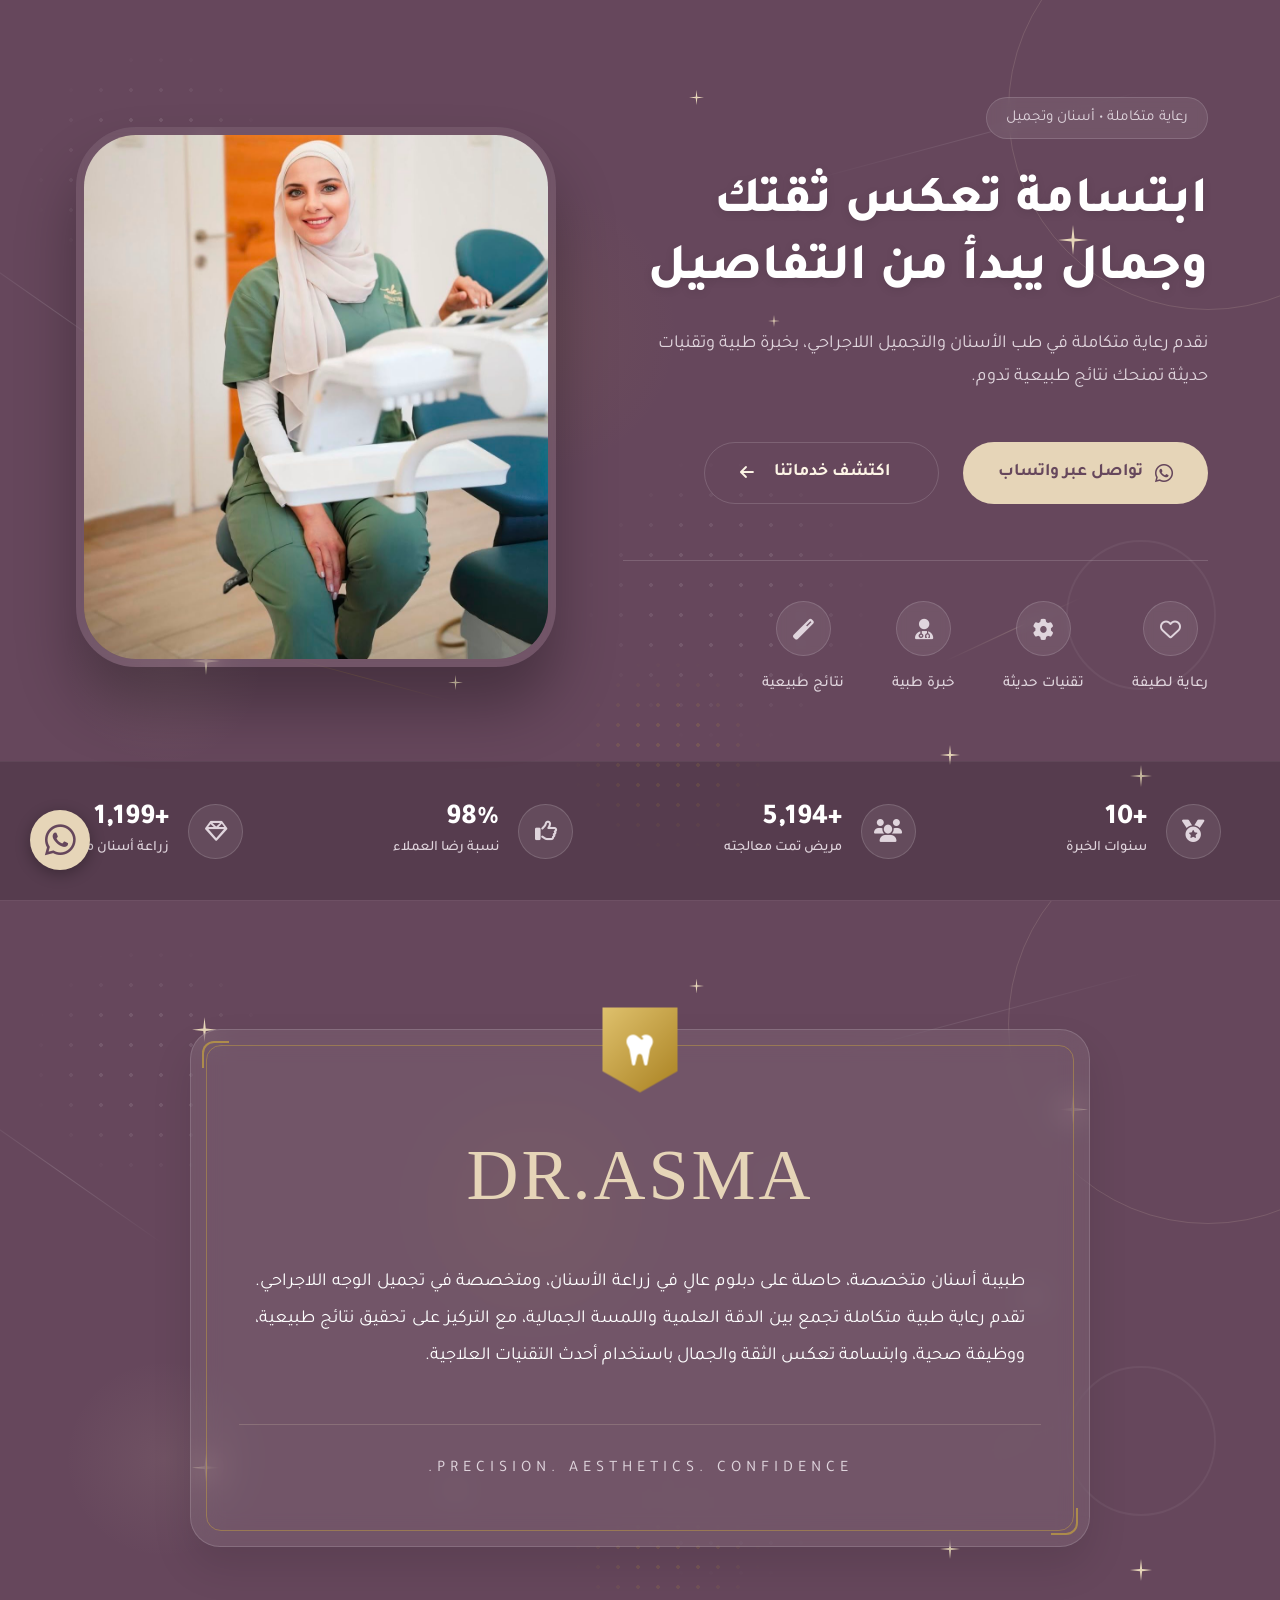
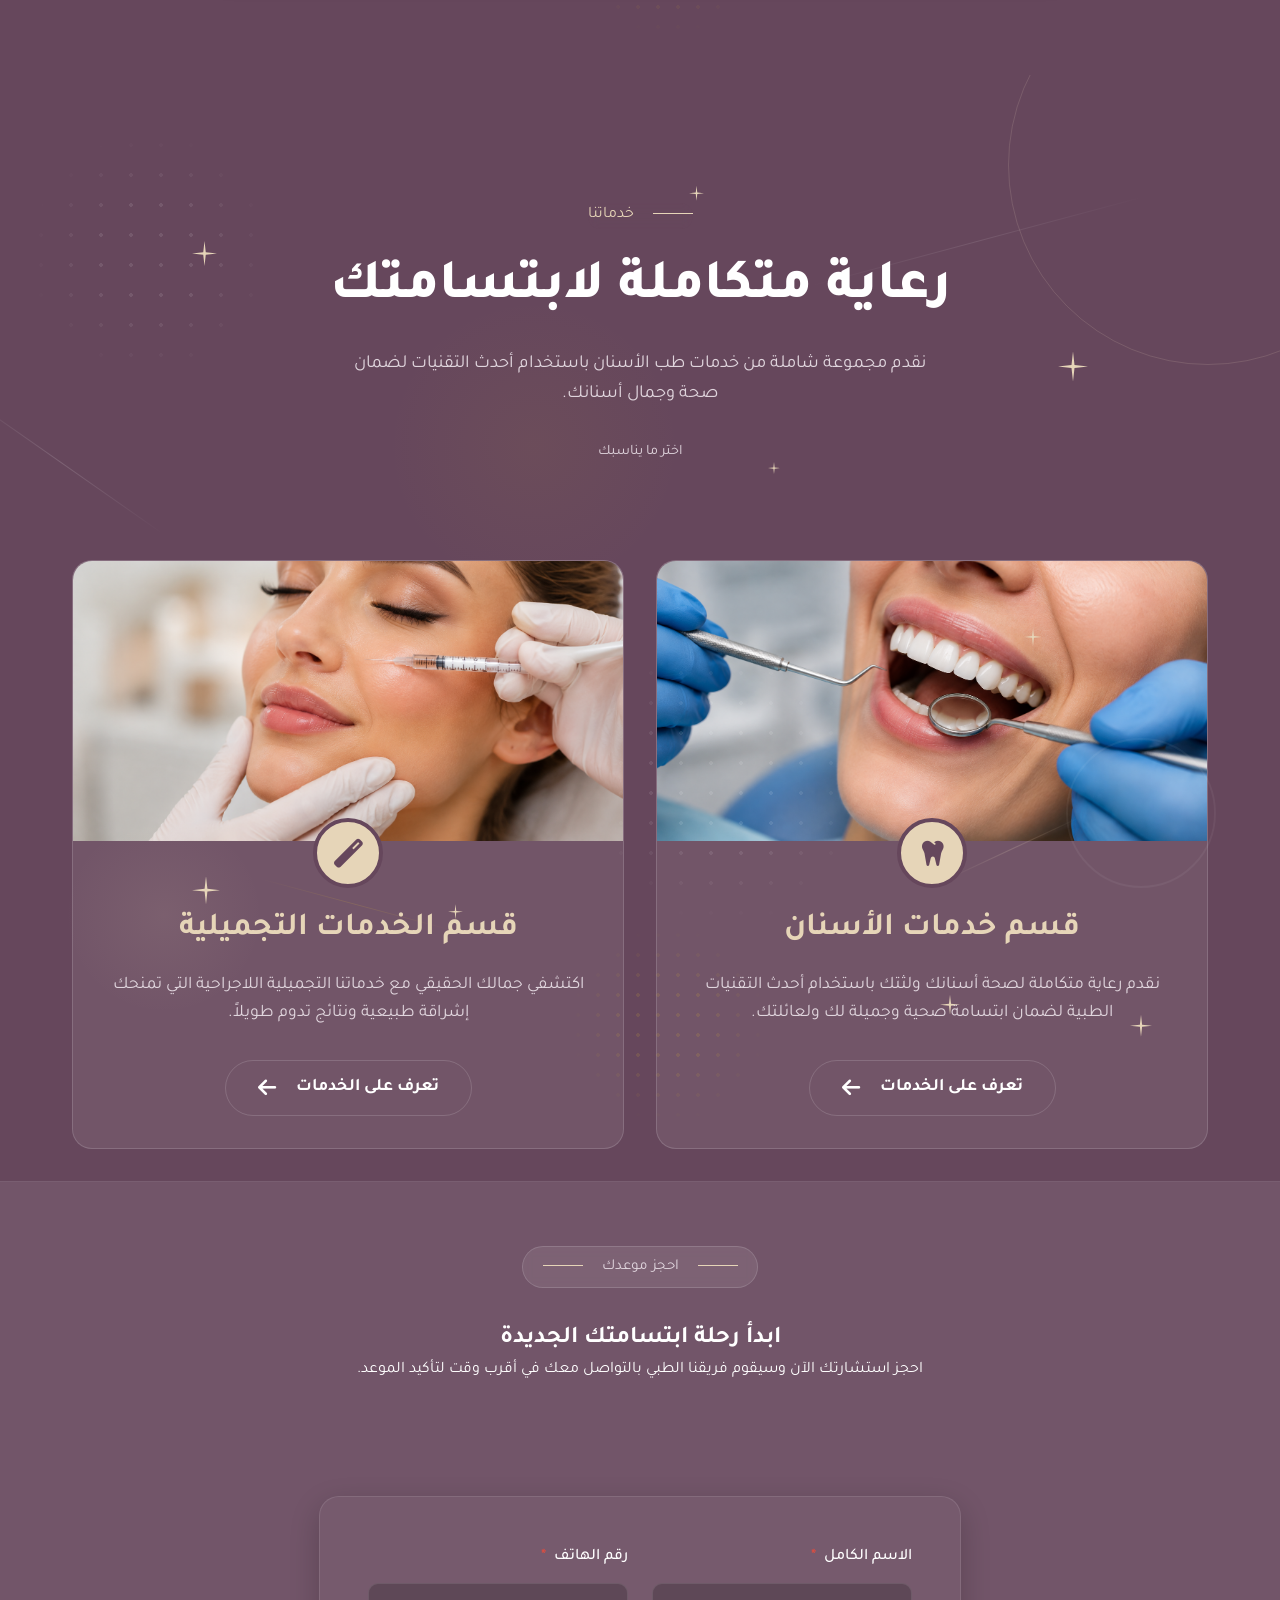
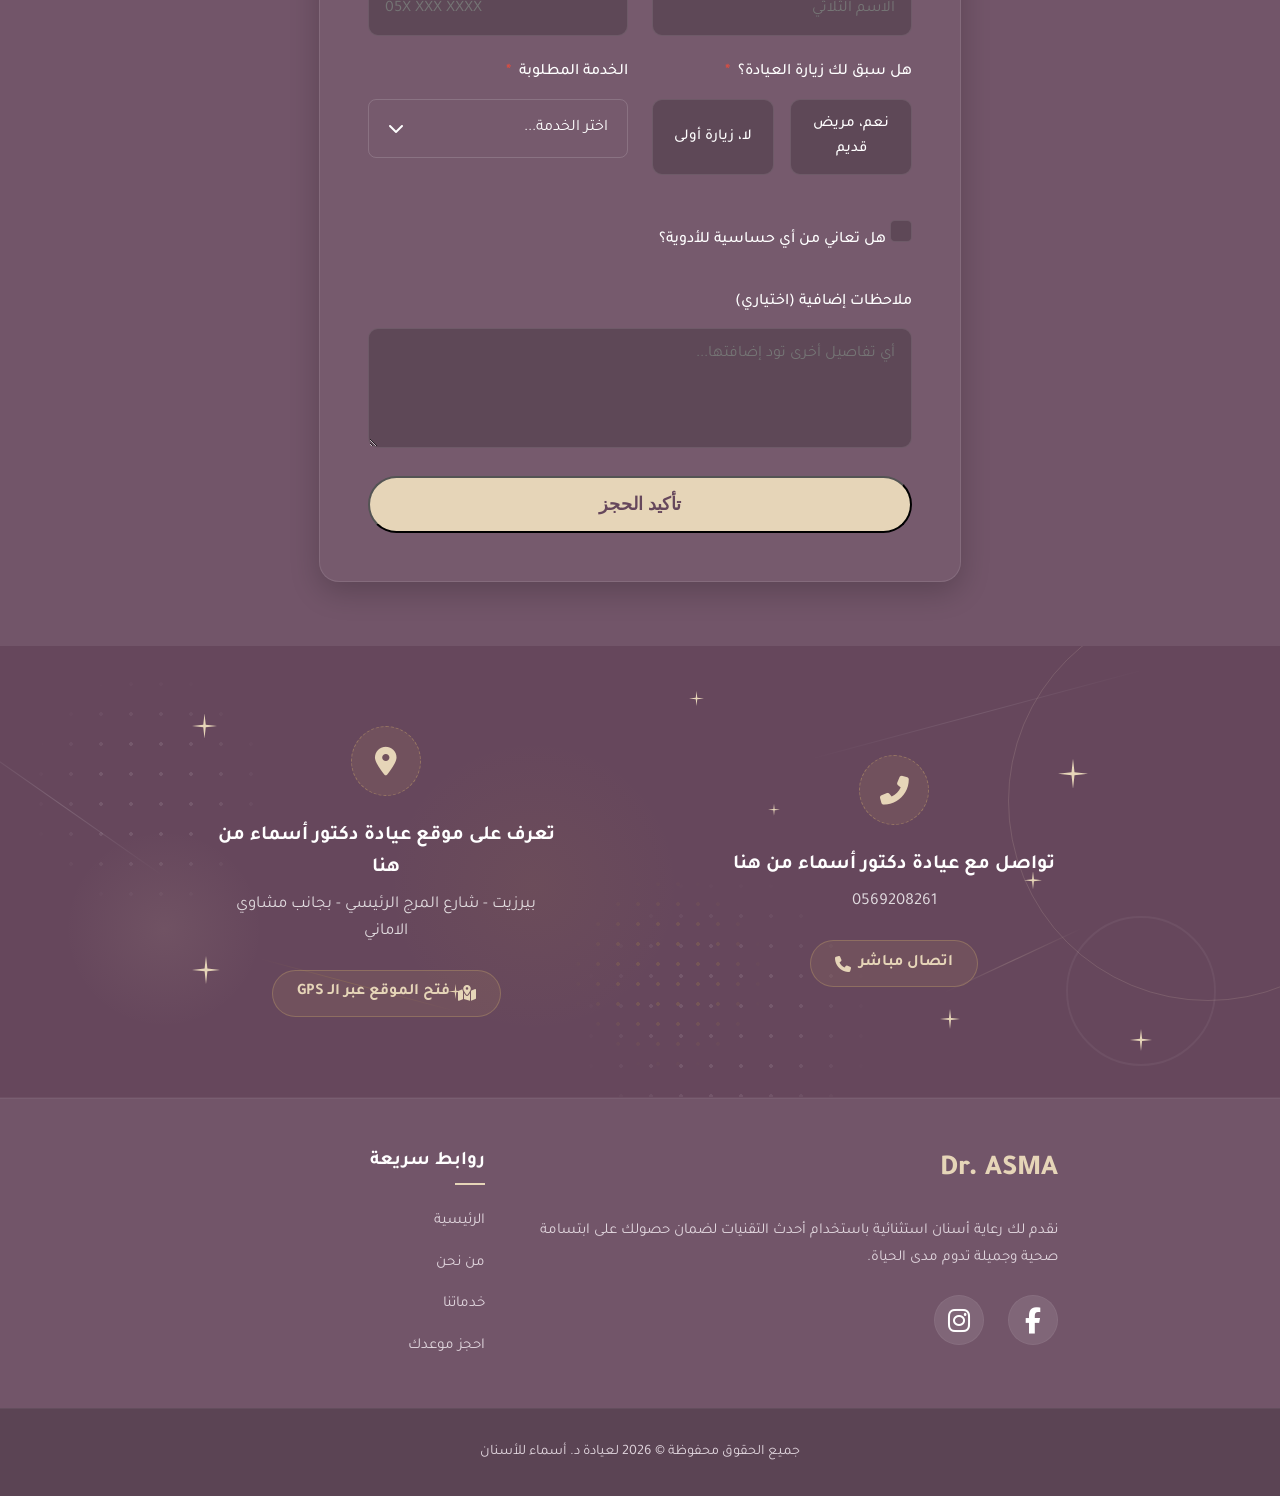
==== index.html @ b550c995 "Add files via upload" ====
<!DOCTYPE html>
<html lang="ar" dir="rtl">

<head>
    <meta charset="UTF-8">
    <meta name="viewport" content="width=device-width, initial-scale=1.0">
    <meta name="description"
        content="عيادة د. أسماء تقدم رعاية متكاملة لطب الأسنان والخدمات التجميلية اللاجراحية بخبرة طبية متميزة وأحدث التقنيات لضمان ابتسامة صحية وجميلة.">
    <title>عيادة د. أسماء للأسنان | رعاية متكاملة</title>
    <!-- Favicon -->
    <link rel="icon" type="image/png" href="./media/favicon.png">
    <!-- Google Fonts -->
    <link rel="preconnect" href="https://fonts.googleapis.com">
    <link rel="preconnect" href="https://fonts.gstatic.com" crossorigin>
    <link href="https://fonts.googleapis.com/css2?family=Tajawal:wght@400;500;700;800&display=swap" rel="stylesheet">
    <!-- FontAwesome for icons -->
    <link rel="stylesheet" href="https://cdnjs.cloudflare.com/ajax/libs/font-awesome/6.4.0/css/all.min.css">
    <!-- Swiper CSS -->
    <link rel="stylesheet" href="https://cdn.jsdelivr.net/npm/swiper@10/swiper-bundle.min.css" />
    <!-- Custom Styles -->
    <link rel="stylesheet" href="style.css?v=2.0">
</head>

<body>
    <header class="hero-section">
        <!-- Floating shapes/dots background -->
        <div class="background-pattern">
            <div class="floating-shape circle-1"></div>
            <div class="floating-shape circle-2"></div>
            <div class="floating-shape line-1"></div>
            <div class="floating-shape line-2"></div>
            <div class="floating-shape dots-1"></div>
            <div class="floating-shape dots-2"></div>
        </div>

        <div class="container">
            <div class="hero-content">
                <div class="badge">رعاية متكاملة • أسنان وتجميل</div>
                <h1 class="main-title">ابتسامة تعكس ثقتك<br>وجمال يبدأ من التفاصيل</h1>
                <p class="description">
                    نقدم رعاية متكاملة في طب الأسنان والتجميل اللاجراحي، بخبرة طبية وتقنيات حديثة تمنحك نتائج طبيعية
                    تدوم.
                </p>

                <div class="cta-group">
                    <a href="https://wa.me/972569208261" target="_blank" class="btn btn-primary"
                        aria-label="تواصل عبر واتساب">
                        <i class="fab fa-whatsapp"></i> تواصل عبر واتساب
                    </a>
                    <a href="#services" class="btn btn-secondary" aria-label="اكتشف خدماتنا" style="color: #FDF5E6;">
                        <i class="fas fa-sparkles"></i> اكتشف خدماتنا <i class="fas fa-arrow-left"
                            style="margin-right: 8px; font-size: 0.9em;"></i>
                    </a>
                </div>

                <div class="features-list">
                    <div class="feature-item">
                        <div class="icon-wrapper"><i class="far fa-heart"></i></div>
                        <span>رعاية لطيفة</span>
                    </div>
                    <div class="feature-item">
                        <div class="icon-wrapper"><i class="fas fa-cog"></i></div>
                        <span>تقنيات حديثة</span>
                    </div>
                    <div class="feature-item">
                        <div class="icon-wrapper"><i class="fas fa-user-md"></i></div>
                        <span>خبرة طبية</span>
                    </div>
                    <div class="feature-item">
                        <div class="icon-wrapper"><i class="fas fa-magic"></i></div>
                        <span>نتائج طبيعية</span>
                    </div>
                </div>
            </div>

            <div class="hero-image-wrapper">
                <div class="image-container">
                    <img src="./media/hero.jpeg" alt="طبيبة أسنان في العيادة" loading="eager" decoding="async">
                </div>
            </div>
        </div>

        <div class="stats-section">
            <div class="stat-item">
                <div class="stat-icon"><i class="fas fa-medal"></i></div>
                <div class="stat-info">
                    <span class="stat-number" data-target="10" data-prefix="+">0</span>
                    <span class="stat-text">سنوات الخبرة</span>
                </div>
            </div>
            <div class="stat-item">
                <div class="stat-icon"><i class="fas fa-users"></i></div>
                <div class="stat-info">
                    <span class="stat-number" data-target="5200" data-prefix="+">0</span>
                    <span class="stat-text">مريض تمت معالجته</span>
                </div>
            </div>
            <div class="stat-item">
                <div class="stat-icon"><i class="far fa-thumbs-up"></i></div>
                <div class="stat-info">
                    <span class="stat-number" data-target="98" data-suffix="%">0</span>
                    <span class="stat-text">نسبة رضا العملاء</span>
                </div>
            </div>
            <div class="stat-item">
                <div class="stat-icon"><i class="far fa-gem"></i></div>
                <div class="stat-info">
                    <span class="stat-number" data-target="1200" data-prefix="+">0</span>
                    <span class="stat-text">زراعة أسنان منجزة</span>
                </div>
            </div>
        </div>
    </header>

    <!-- About Section -->
    <section class="about-section" id="about">
        <!-- Reusing floating shapes background -->
        <div class="background-pattern">
            <div class="floating-shape circle-1"></div>
            <div class="floating-shape circle-2"></div>
            <div class="floating-shape line-1"></div>
            <div class="floating-shape line-2"></div>
            <div class="floating-shape dots-1"></div>
            <div class="floating-shape dots-2"></div>
            <!-- Elegant Stars / Sparkles -->
            <div class="sparkle star-1"></div>
            <div class="sparkle star-2"></div>
            <div class="sparkle star-3"></div>
            <div class="sparkle star-4"></div>
            <div class="sparkle star-5"></div>
        </div>

        <div class="container">
            <div class="about-content-column">
                <div class="about-frame"></div>
                <div class="about-badge-icon">
                    <i class="fas fa-tooth"></i>
                </div>
                <h2 class="about-title">DR.ASMA</h2>
                <p class="about-text">
                    طبيبة أسنان متخصصة، حاصلة على دبلوم عالٍ في زراعة الأسنان، ومتخصصة في تجميل الوجه اللاجراحي. تقدم
                    رعاية طبية متكاملة تجمع بين الدقة العلمية واللمسة الجمالية، مع التركيز على تحقيق نتائج طبيعية،
                    ووظيفة صحية، وابتسامة تعكس الثقة والجمال باستخدام أحدث التقنيات العلاجية.
                </p>
                <div class="about-footer">
                    PRECISION. AESTHETICS. CONFIDENCE.
                </div>
            </div>
        </div>
    </section>
        <!-- Services Section -->
        <section class="testimonials-section" id="services" style="padding-bottom: 2rem;">
            <div class="background-pattern">
                <div class="floating-shape circle-1"></div>
                <div class="floating-shape circle-2"></div>
                <div class="floating-shape line-1"></div>
                <div class="floating-shape line-2"></div>
                <div class="floating-shape dots-1"></div>
                <div class="floating-shape dots-2"></div>
            </div>

            <div class="container testimonials-container">
                <div class="testimonials-header">
                    <div class="badge"
                        style="margin-bottom: 1rem; border: none; padding: 0; background: transparent; color: var(--accent-color); font-size: 1rem; display: inline-block;">
                        <span
                            style="display: inline-block; width: 40px; height: 1px; background-color: var(--accent-color); vertical-align: middle; margin-left: 15px;"></span>
                        خدماتنا
                    </div>
                    <h2 class="section-title"
                        style="margin-bottom: 1rem; font-size: 3.5rem; color: var(--text-light); font-weight: 800;">
                        رعاية
                        متكاملة لابتسامتك</h2>
                    <p class="section-description"
                        style="font-size: 1.15rem; color: var(--text-muted); max-width: 600px; margin-bottom: 2rem;">
                        نقدم
                        مجموعة شاملة من خدمات طب الأسنان باستخدام أحدث التقنيات لضمان صحة وجمال أسنانك.</p>
                    <div style="color: var(--text-muted); font-size: 0.9rem; margin-bottom: 2rem;">اختر ما يناسبك</div>
                </div>

                <!-- Category Cards -->
                <div class="categories-grid"
                    style="display: grid; grid-template-columns: repeat(auto-fit, minmax(300px, 1fr)); gap: 2rem; margin-top: 2rem; width: 100%;">

                    <!-- Dental Services Card -->
                    <div class="category-card"
                        style="background: var(--bg-card); border: 1px solid var(--border-color); border-radius: 20px; overflow: hidden; display: flex; flex-direction: column; transition: transform 0.3s ease;">
                        <img src="./media/dental-services.png" alt="قسم خدمات الأسنان"
                            style="width: 100%; height: 280px; object-fit: cover;">
                        <div
                            style="padding: 2rem; text-align: center; flex: 1; display: flex; flex-direction: column; position: relative;">
                            <div
                                style="width: 70px; height: 70px; border-radius: 50%; background: var(--accent-color); color: var(--primary-color); display: flex; align-items: center; justify-content: center; font-size: 1.8rem; margin: -55px auto 1rem auto; border: 4px solid var(--primary-color); position: relative; z-index: 2;">
                                <i class="fas fa-tooth"></i>
                            </div>
                            <h3
                                style="font-size: 2rem; color: var(--accent-color); margin-bottom: 1rem; font-weight: 700;">
                                قسم خدمات الأسنان</h3>
                            <p
                                style="color: var(--text-muted); margin-bottom: 2rem; flex: 1; font-size: 1.1rem; line-height: 1.6;">
                                نقدم رعاية متكاملة لصحة أسنانك ولثتك باستخدام أحدث التقنيات الطبية لضمان ابتسامة صحية
                                وجميلة لك ولعائلتك.</p>
                            <a href="dental-services.html" class="btn btn-secondary"
                                style="align-self: center; border-radius: 30px; padding: 0.8rem 2rem;">تعرف على الخدمات
                                <i class="fas fa-arrow-left" style="margin-right: 8px;"></i></a>
                        </div>
                    </div>

                    <!-- Cosmetic Services Card -->
                    <div class="category-card"
                        style="background: var(--bg-card); border: 1px solid var(--border-color); border-radius: 20px; overflow: hidden; display: flex; flex-direction: column; transition: transform 0.3s ease;">
                        <img src="./media/cosmetic-services.png" alt="قسم الخدمات التجميلية"
                            style="width: 100%; height: 280px; object-fit: cover;">
                        <div
                            style="padding: 2rem; text-align: center; flex: 1; display: flex; flex-direction: column; position: relative;">
                            <div
                                style="width: 70px; height: 70px; border-radius: 50%; background: var(--accent-color); color: var(--primary-color); display: flex; align-items: center; justify-content: center; font-size: 1.8rem; margin: -55px auto 1rem auto; border: 4px solid var(--primary-color); position: relative; z-index: 2;">
                                <i class="fas fa-magic"></i>
                            </div>
                            <h3
                                style="font-size: 2rem; color: var(--accent-color); margin-bottom: 1rem; font-weight: 700;">
                                قسم الخدمات التجميلية</h3>
                            <p
                                style="color: var(--text-muted); margin-bottom: 2rem; flex: 1; font-size: 1.1rem; line-height: 1.6;">
                                اكتشفي جمالك الحقيقي مع خدماتنا التجميلية اللاجراحية التي تمنحك إشراقة طبيعية ونتائج
                                تدوم طويلاً.</p>
                            <a href="cosmetic-services.html" class="btn btn-secondary"
                                style="align-self: center; border-radius: 30px; padding: 0.8rem 2rem;">تعرف على الخدمات
                                <i class="fas fa-arrow-left" style="margin-right: 8px;"></i></a>
                        </div>
                    </div>

                </div>

            </div>
        </section>


        <section class="booking-section" id="booking" style="padding: 4rem 0;">
            <div class="container">
                <div class="section-header">
                    <div class="badge">
                        <span
                            style="display: inline-block; width: 40px; height: 1px; background-color: var(--accent-color); vertical-align: middle; margin-left: 15px;"></span>
                        احجز موعدك
                        <span
                            style="display: inline-block; width: 40px; height: 1px; background-color: var(--accent-color); vertical-align: middle; margin-right: 15px;"></span>
                    </div>
                    <h2 class="section-title">ابدأ رحلة ابتسامتك الجديدة</h2>
                    <p class="section-description">احجز استشارتك الآن وسيقوم فريقنا الطبي بالتواصل معك في أقرب وقت
                        لتأكيد الموعد.</p>
                </div>

                <div class="booking-form-wrapper" style="max-width: 800px; margin: 0 auto;">
                    <form class="booking-form" action="#" method="POST">
                        <div class="form-grid">
                            <div class="form-group">
                                <label for="name">الاسم الكامل <span class="required">*</span></label>
                                <input type="text" id="name" placeholder="الاسم الثلاثي" required>
                            </div>
                            <div class="form-group">
                                <label for="phone">رقم الهاتف <span class="required">*</span></label>
                                <input type="tel" id="phone" placeholder="05X XXX XXXX" required>
                            </div>

                            <div class="form-group">
                                <label>هل سبق لك زيارة العيادة؟ <span class="required">*</span></label>
                                <div class="radio-group">
                                    <label class="radio-pill">
                                        <input type="radio" name="visit_type" value="old" required>
                                        <span>نعم، مريض قديم</span>
                                    </label>
                                    <label class="radio-pill">
                                        <input type="radio" name="visit_type" value="new" required>
                                        <span>لا، زيارة أولى</span>
                                    </label>
                                </div>
                            </div>
                            <div class="form-group">
                                <label for="service">الخدمة المطلوبة <span class="required">*</span></label>
                                <div class="custom-dropdown" id="service-dropdown">
                                    <div class="dropdown-selected">
                                        <span class="selected-text">اختر الخدمة...</span>
                                        <i class="fas fa-chevron-down"></i>
                                    </div>
                                    <div class="dropdown-options">
                                        <div class="dropdown-group-label">خدمات الأسنان</div>
                                        <div class="dropdown-option" data-value="فحوصات دورية وتنظيف أسنان">فحوصات دورية
                                            وتنظيف أسنان</div>
                                        <div class="dropdown-option" data-value="علاج تسوس الأسنان">علاج تسوس الأسنان
                                        </div>
                                        <div class="dropdown-option" data-value="علاج عصب">علاج عصب</div>
                                        <div class="dropdown-option" data-value="علاج التهابات اللثة">علاج التهابات
                                            اللثة</div>
                                        <div class="dropdown-option" data-value="خلع الأسنان">خلع الأسنان</div>
                                        <div class="dropdown-option" data-value="تقويم اسنان (العادي)">تقويم اسنان
                                            (العادي)</div>
                                        <div class="dropdown-option" data-value="تقويم اسنان (الشفاف)">تقويم اسنان
                                            (الشفاف)</div>
                                        <div class="dropdown-option" data-value="تبييض الأسنان">تبييض الأسنان</div>
                                        <div class="dropdown-option" data-value="زراعة اسنان">زراعة اسنان</div>
                                        <div class="dropdown-option" data-value="علاج اسنان اطفال">علاج اسنان اطفال
                                        </div>
                                        <div class="dropdown-option" data-value="فينييرز وتلبيسات زيركون">فينييرز +
                                            تلبيسات زيركون</div>

                                        <div class="dropdown-group-label" style="margin-top: 5px;">الخدمات التجميلية
                                        </div>
                                        <div class="dropdown-option" data-value="جلسة بوتوكس">جلسة بوتوكس</div>
                                        <div class="dropdown-option" data-value="إبرة نضارة RRS">إبرة نضارة RRS long
                                            lasting</div>
                                        <div class="dropdown-option" data-value="Jalupro Superhydro">ابرة نضارة وتحفيز
                                            كولاجين Jalupro Superhydro</div>
                                        <div class="dropdown-option" data-value="إبرة Vitaran">ابرة DNA salmon (Vitaran)
                                        </div>
                                        <div class="dropdown-option" data-value="ابرة علاج الهالات تحت العين jalupro Young eye">ابرة علاج الهالات تحت العين jalupro Young eye</div>
                                    </div>
                                </div>
                                <input type="text" id="service" required
                                    style="opacity: 0; position: absolute; height: 1px; width: 1px; pointer-events: none; bottom: 10px; right: 50%;">
                            </div>



                            <div class="form-group full-width checkbox-group">
                                <label class="checkbox-label">
                                    <input type="checkbox" id="allergy">
                                    <span>هل تعاني من أي حساسية للأدوية؟</span>
                                </label>
                            </div>

                            <div class="form-group full-width">
                                <label for="notes">ملاحظات إضافية (اختياري)</label>
                                <textarea id="notes" rows="4" placeholder="أي تفاصيل أخرى تود إضافتها..."></textarea>
                            </div>
                        </div>
                        <button type="submit" class="btn btn-primary submit-btn"
                            style="width: 100%; margin-top: 1rem; justify-content: center; font-size: 1.1rem; padding: 1rem; background-color: var(--accent-color); color: var(--primary-color);">
                            تأكيد الحجز
                        </button>
                    </form>
                </div>
            </div>
        </section> <!-- Lightbox Overlay -->
        <div class="lightbox" id="gallery-lightbox">
            <span class="lightbox-close">&times;</span>
            <img class="lightbox-img" src="" alt="صورة مكبرة">
        </div>

        <!-- Pre-Footer Contact Section -->
        <section class="pre-footer-contact">
            <div class="background-pattern">
                <div class="floating-shape circle-1"></div>
                <div class="floating-shape circle-2"></div>
                <div class="floating-shape line-1"></div>
                <div class="floating-shape dots-1"></div>
                <i class="fas fa-star floating-shape" style="top: 20%; left: 10%; color: var(--accent-color); font-size: 2rem; opacity: 0.2; animation: float 6s ease-in-out infinite;"></i>
                <i class="fas fa-star floating-shape" style="bottom: 20%; right: 15%; color: var(--accent-color); font-size: 1.5rem; opacity: 0.3; animation: float 4s ease-in-out infinite reverse;"></i>
            </div>
            <div class="container" style="position: relative; z-index: 2;">
                <div class="pre-footer-content-wrap">
                <div class="contact-box">
                    <div class="icon-wrap"><i class="fas fa-phone-alt"></i></div>
                    <h4>تواصل مع عيادة دكتور أسماء من هنا</h4>
                    <p class="contact-address">0569208261</p>
                    <a href="tel:+972569208261" dir="ltr" class="action-button call-btn">
                        <i class="fas fa-phone"></i> اتصال مباشر
                    </a>
                </div>
                <div class="divider"></div>
                <div class="contact-box">
                    <div class="icon-wrap"><i class="fas fa-map-marker-alt"></i></div>
                    <h4>تعرف على موقع عيادة دكتور أسماء من هنا</h4>
                    <p class="contact-address">بيرزيت - شارع المرج الرئيسي - بجانب مشاوي الاماني</p>
                    <a href="https://www.google.com/maps?q=31.959022521972656,35.18757629394531&z=17&hl=en" target="_blank" class="action-button gps-btn">
                        <i class="fas fa-map-marked-alt"></i> فتح الموقع عبر الـ GPS
                    </a>
                </div>
                </div>
            </div>
        </section>

        <!-- Footer -->
        <footer class="main-footer">
            <div class="container footer-container">
                <div class="footer-col">
                    <h3 class="footer-logo">Dr. ASMA</h3>
                    <p class="footer-text">نقدم لك رعاية أسنان استثنائية باستخدام أحدث التقنيات لضمان حصولك على ابتسامة
                        صحية وجميلة تدوم مدى الحياة.</p>
                    <div class="social-links">
                        <a href="https://www.facebook.com/share/1Eb4f1CteM/?mibextid=wwXIfr" target="_blank"
                            aria-label="Facebook"><i class="fab fa-facebook-f"></i></a>
                        <a href="https://www.instagram.com/asmaakirresh?utm_source=qr" target="_blank"
                            aria-label="Instagram"><i class="fab fa-instagram"></i></a>
                    </div>
                </div>
                <div class="footer-col">
                    <h4 class="footer-heading">روابط سريعة</h4>
                    <ul class="footer-links">
                        <li><a href="#">الرئيسية</a></li>
                        <li><a href="#about">من نحن</a></li>
                        <li><a href="#services">خدماتنا</a></li>
                        <li><a href="#booking">احجز موعدك</a></li>
                    </ul>
                </div>
            </div>
            <div class="footer-bottom">
                <p>جميع الحقوق محفوظة &copy; 2026 لعيادة د. أسماء للأسنان</p>
            </div>
        </footer>

        <!-- Floating WhatsApp Button -->
        <a href="https://wa.me/972569208261" target="_blank" class="floating-whatsapp"
            aria-label="تواصل معنا عبر واتساب">
            <i class="fab fa-whatsapp"></i>
        </a>

        <!-- Swiper JS -->
        <script src="https://cdn.jsdelivr.net/npm/swiper@10/swiper-bundle.min.js"></script>
        <script src="script.js?v=2.0"></script>
</body>

</html>
---- style.css ----
:root {
    --primary-color: #66475C;
    /* Dark purple requested by user */
    --primary-light: #7a586e;
    --accent-color: #E6D5B8;
    /* Elegant beige/gold */
    --accent-hover: #d4c1a2;
    --text-light: #ffffff;
    --text-muted: #e0d5dd;
    --border-color: rgba(255, 255, 255, 0.15);
    --bg-card: rgba(255, 255, 255, 0.08);
}

* {
    margin: 0;
    padding: 0;
    box-sizing: border-box;
}

html {
    scroll-behavior: smooth;
}

body {
    font-family: 'Tajawal', sans-serif;
    background-color: var(--primary-color);
    color: var(--text-light);
    line-height: 1.6;
    overflow-x: hidden;
}

/* Animated Background Shapes */
.background-pattern {
    position: absolute;
    top: 0;
    left: 0;
    width: 100%;
    height: 100%;
    z-index: 0;
    pointer-events: none;
    overflow: hidden;
}

.floating-shape {
    position: absolute;
    animation: float 15s infinite ease-in-out;
}

.circle-1 {
    width: 400px;
    height: 400px;
    border: 1px solid rgba(230, 213, 184, 0.15);
    border-radius: 50%;
    top: -10%;
    right: -10%;
    animation-duration: 25s;
}

.circle-2 {
    width: 200px;
    height: 200px;
    background: radial-gradient(circle, rgba(230, 213, 184, 0.08) 0%, transparent 70%);
    border-radius: 50%;
    bottom: 15%;
    left: 5%;
    animation-duration: 20s;
    animation-delay: -5s;
}

.line-1 {
    width: 250px;
    height: 1px;
    background: linear-gradient(90deg, transparent, rgba(255, 255, 255, 0.15), transparent);
    top: 35%;
    left: -5%;
    transform: rotate(35deg);
    animation: float-line 22s infinite ease-in-out;
}

.line-2 {
    width: 150px;
    height: 1px;
    background: linear-gradient(90deg, transparent, rgba(230, 213, 184, 0.2), transparent);
    bottom: 30%;
    right: 15%;
    transform: rotate(-25deg);
    animation: float-line 18s infinite ease-in-out;
    animation-delay: -8s;
}

.dots-1 {
    width: 300px;
    height: 300px;
    background-image: radial-gradient(rgba(255, 255, 255, 0.1) 2px, transparent 2px);
    background-size: 30px 30px;
    top: 50%;
    left: 45%;
    border-radius: 50%;
    mask-image: radial-gradient(circle, black 30%, transparent 70%);
    -webkit-mask-image: radial-gradient(circle, black 30%, transparent 70%);
    animation-duration: 35s;
}

.dots-2 {
    width: 250px;
    height: 250px;
    background-image: radial-gradient(rgba(255, 255, 255, 0.1) 2px, transparent 2px);
    background-size: 30px 30px;
    top: 5%;
    left: 2%;
    border-radius: 50%;
    mask-image: radial-gradient(circle, black 30%, transparent 70%);
    -webkit-mask-image: radial-gradient(circle, black 30%, transparent 70%);
    animation-duration: 28s;
    animation-delay: -12s;
}

.circle-3 {
    width: 150px;
    height: 150px;
    border: 2px solid rgba(255, 255, 255, 0.05);
    border-radius: 50%;
    top: 60%;
    right: 5%;
    animation-duration: 18s;
    animation-delay: -3s;
}

.circle-4 {
    width: 300px;
    height: 300px;
    background: radial-gradient(circle, rgba(212, 175, 55, 0.05) 0%, transparent 70%);
    border-radius: 50%;
    top: 20%;
    left: 30%;
    animation-duration: 22s;
    animation-delay: -10s;
}

.line-3 {
    width: 200px;
    height: 1px;
    background: linear-gradient(90deg, transparent, rgba(212, 175, 55, 0.2), transparent);
    top: 75%;
    left: 20%;
    transform: rotate(15deg);
    animation: float-line 15s infinite ease-in-out;
    animation-delay: -2s;
}

.line-4 {
    width: 350px;
    height: 1px;
    background: linear-gradient(90deg, transparent, rgba(255, 255, 255, 0.1), transparent);
    top: 15%;
    right: 10%;
    transform: rotate(-15deg);
    animation: float-line 25s infinite ease-in-out;
    animation-delay: -6s;
}

.dots-3 {
    width: 200px;
    height: 200px;
    background-image: radial-gradient(rgba(212, 175, 55, 0.15) 2px, transparent 2px);
    background-size: 20px 20px;
    bottom: 5%;
    right: 40%;
    border-radius: 50%;
    mask-image: radial-gradient(circle, black 30%, transparent 70%);
    -webkit-mask-image: radial-gradient(circle, black 30%, transparent 70%);
    animation-duration: 30s;
    animation-delay: -15s;
}

@keyframes float {
    0% {
        transform: translate(var(--mouse-x, 0px), var(--mouse-y, 0px));
    }

    33% {
        transform: translate(calc(var(--mouse-x, 0px) + 30px), calc(var(--mouse-y, 0px) - 40px));
    }

    66% {
        transform: translate(calc(var(--mouse-x, 0px) - 20px), calc(var(--mouse-y, 0px) + 30px));
    }

    100% {
        transform: translate(var(--mouse-x, 0px), var(--mouse-y, 0px));
    }
}

@keyframes float-line {
    0% {
        transform: translate(var(--mouse-x, 0px), var(--mouse-y, 0px)) rotate(35deg);
    }

    33% {
        transform: translate(calc(var(--mouse-x, 0px) + 40px), calc(var(--mouse-y, 0px) - 30px)) rotate(40deg);
    }

    66% {
        transform: translate(calc(var(--mouse-x, 0px) - 30px), calc(var(--mouse-y, 0px) + 20px)) rotate(30deg);
    }

    100% {
        transform: translate(var(--mouse-x, 0px), var(--mouse-y, 0px)) rotate(35deg);
    }
}

/* Elegant Sparkles */
.sparkle {
    position: absolute;
    width: 20px;
    height: 20px;
    background: var(--accent-color);
    clip-path: polygon(50% 0%, 55% 45%, 100% 50%, 55% 55%, 50% 100%, 45% 55%, 0% 50%, 45% 45%);
    animation: twinkle 4s infinite ease-in-out;
    pointer-events: none;
    z-index: 1;
    transition: left 0.1s, top 0.1s;
}

@keyframes twinkle {

    0%,
    100% {
        opacity: 0.2;
        transform: translate(var(--mouse-x, 0px), var(--mouse-y, 0px)) scale(0.5) rotate(0deg);
    }

    50% {
        opacity: 0.9;
        transform: translate(var(--mouse-x, 0px), var(--mouse-y, 0px)) scale(1.5) rotate(90deg);
        box-shadow: 0 0 20px var(--accent-color);
    }
}

.star-1 {
    top: 15%;
    left: 15%;
    width: 25px;
    height: 25px;
    animation-delay: 0s;
}

.star-2 {
    top: 75%;
    left: 35%;
    width: 15px;
    height: 15px;
    animation-delay: 1.2s;
}

.star-3 {
    top: 25%;
    right: 15%;
    width: 30px;
    height: 30px;
    animation-delay: 2.5s;
}

.star-4 {
    bottom: 15%;
    right: 25%;
    width: 20px;
    height: 20px;
    animation-delay: 0.8s;
}

.star-5 {
    top: 50%;
    left: 80%;
    width: 18px;
    height: 18px;
    animation-delay: 1.8s;
}

.star-6 {
    top: 85%;
    right: 10%;
    width: 22px;
    height: 22px;
    animation-delay: 0.5s;
}

.star-7 {
    top: 10%;
    right: 45%;
    width: 15px;
    height: 15px;
    animation-delay: 3s;
}

.star-8 {
    bottom: 25%;
    left: 15%;
    width: 28px;
    height: 28px;
    animation-delay: 1.5s;
}

.star-9 {
    top: 35%;
    left: 60%;
    width: 12px;
    height: 12px;
    animation-delay: 2.2s;
}

.hero-section {
    position: relative;
    min-height: 100vh;
    display: flex;
    flex-direction: column;
    justify-content: space-between;
    padding-top: 6rem;
    z-index: 1;
}

.container {
    max-width: 1200px;
    margin: 0 auto;
    padding: 0 2rem;
    display: flex;
    align-items: center;
    justify-content: space-between;
    gap: 4rem;
    flex: 1;
    z-index: 2;
}

/* Typography & Content */
.hero-content {
    flex: 1.2;
    max-width: 650px;
}

.badge {
    display: inline-block;
    background-color: var(--bg-card);
    border: 1px solid var(--border-color);
    padding: 0.5rem 1.2rem;
    border-radius: 2rem;
    font-size: 0.95rem;
    margin-bottom: 2rem;
    color: var(--text-muted);
    backdrop-filter: blur(5px);
}

.main-title {
    font-size: 3.2rem;
    font-weight: 800;
    line-height: 1.3;
    margin-bottom: 1.5rem;
    color: var(--text-light);
    text-shadow: 0 2px 10px rgba(0, 0, 0, 0.1);
}

.description {
    font-size: 1.15rem;
    color: var(--text-muted);
    margin-bottom: 3rem;
    line-height: 1.8;
}

/* Buttons */
.cta-group {
    display: flex;
    gap: 1.5rem;
    margin-bottom: 3.5rem;
}

.btn {
    display: inline-flex;
    align-items: center;
    gap: 0.75rem;
    padding: 1rem 2.2rem;
    border-radius: 3rem;
    text-decoration: none;
    font-weight: 700;
    font-size: 1.1rem;
    transition: all 0.3s cubic-bezier(0.4, 0, 0.2, 1);
}

.btn i {
    font-size: 1.3rem;
}

.btn-primary {
    background-color: var(--accent-color);
    color: var(--primary-color);
}

.btn-primary:hover {
    background-color: var(--accent-hover);
    transform: translateY(-4px);
    box-shadow: 0 10px 25px rgba(0, 0, 0, 0.2);
}

.btn-secondary {
    background-color: transparent;
    color: var(--text-light);
    border: 1px solid var(--border-color);
}

.btn-secondary:hover {
    background-color: var(--bg-card);
    transform: translateY(-4px);
    border-color: var(--text-light);
}

/* Features List */
.features-list {
    display: flex;
    gap: 3rem;
    padding-top: 2.5rem;
    border-top: 1px solid var(--border-color);
}

.feature-item {
    display: flex;
    flex-direction: column;
    align-items: center;
    gap: 1rem;
    text-align: center;
}

.icon-wrapper {
    width: 55px;
    height: 55px;
    border-radius: 50%;
    background-color: var(--bg-card);
    display: flex;
    align-items: center;
    justify-content: center;
    border: 1px solid var(--border-color);
    font-size: 1.3rem;
    color: var(--text-muted);
    transition: all 0.4s ease;
    backdrop-filter: blur(5px);
}

.feature-item:hover .icon-wrapper {
    background-color: var(--accent-color);
    color: var(--primary-color);
    border-color: var(--accent-color);
    transform: translateY(-5px);
    box-shadow: 0 10px 20px rgba(0, 0, 0, 0.1);
}

.feature-item span {
    font-size: 0.95rem;
    color: var(--text-muted);
    font-weight: 500;
    transition: color 0.3s ease;
}

.feature-item:hover span {
    color: var(--text-light);
}

/* Image Wrapper */
.hero-image-wrapper {
    flex: 1;
    display: flex;
    justify-content: center;
    position: relative;
    z-index: 2;
}

/* Add a glowing effect behind the image */
.hero-image-wrapper::before {
    content: '';
    position: absolute;
    top: 50%;
    left: 50%;
    transform: translate(-50%, -50%);
    width: 80%;
    height: 80%;
    background: radial-gradient(circle, rgba(230, 213, 184, 0.15) 0%, rgba(102, 71, 92, 0) 70%);
    border-radius: 50%;
    z-index: -1;
    filter: blur(40px);
}

.image-container {
    width: 100%;
    max-width: 480px;
    /* iOS Safari fix: use explicit height instead of aspect-ratio only */
    height: 540px;
    border-radius: 60px;
    overflow: hidden;
    position: relative;
    box-shadow: 0 40px 60px rgba(0, 0, 0, 0.3);
    border: 8px solid var(--bg-card);
    -webkit-backdrop-filter: blur(10px);
    backdrop-filter: blur(10px);
    /* Force GPU layer for iOS rendering */
    -webkit-transform: translateZ(0);
    transform: translateZ(0);
}

.image-container img {
    width: 100%;
    height: 100%;
    -o-object-fit: cover;
    object-fit: cover;
    display: block;
    transition: transform 0.7s cubic-bezier(0.4, 0, 0.2, 1);
    -webkit-transition: transform 0.7s cubic-bezier(0.4, 0, 0.2, 1);
}

.image-container:hover img {
    transform: scale(1.06);
    -webkit-transform: scale(1.06);
}

/* Stats Section */
.stats-section {
    background-color: rgba(0, 0, 0, 0.15);
    border-top: 1px solid rgba(255, 255, 255, 0.05);
    padding: 2.5rem 0;
    margin-top: 4rem;
    display: flex;
    justify-content: space-around;
    align-items: center;
    flex-wrap: wrap;
    gap: 2rem;
    z-index: 2;
    position: relative;
}

.stat-item {
    display: flex;
    align-items: center;
    gap: 1.2rem;
    padding: 0 2rem;
}

.stat-icon {
    width: 55px;
    height: 55px;
    border-radius: 50%;
    background-color: var(--bg-card);
    border: 1px solid var(--border-color);
    display: flex;
    align-items: center;
    justify-content: center;
    font-size: 1.4rem;
    color: var(--text-muted);
    transition: transform 0.3s ease;
}

.stat-item:hover .stat-icon {
    transform: scale(1.1) rotate(5deg);
    color: var(--accent-color);
    border-color: var(--accent-color);
}

.stat-info {
    display: flex;
    flex-direction: column;
}

.stat-number {
    font-size: 1.8rem;
    font-weight: 800;
    color: var(--text-light);
    line-height: 1.2;
}

.stat-text {
    font-size: 0.9rem;
    color: var(--text-muted);
    font-weight: 500;
}

/* Responsive Design */
@media (max-width: 1024px) {
    .container {
        gap: 2rem;
    }

    .main-title {
        font-size: 2.8rem;
    }
}

@media (max-width: 992px) {
    .container {
        flex-direction: column;
        text-align: center;
        gap: 4rem;
        padding-top: 2rem;
    }

    .hero-content {
        display: flex;
        flex-direction: column;
        align-items: center;
        max-width: 100%;
    }

    .cta-group {
        justify-content: center;
        flex-wrap: wrap;
    }

    .features-list {
        justify-content: center;
        flex-wrap: wrap;
        width: 100%;
        max-width: 600px;
    }

    .image-container {
        max-width: 400px;
        height: 450px;
    }

    .stats-section {
        justify-content: center;
    }
}

@media (max-width: 576px) {
    .main-title {
        font-size: 2.2rem;
    }

    .cta-group {
        flex-direction: column;
        width: 100%;
        gap: 1rem;
    }

    .btn {
        width: 100%;
        justify-content: center;
    }

    .features-list {
        display: grid;
        grid-template-columns: repeat(4, 1fr);
        gap: 0.5rem;
        width: 100%;
    }

    .feature-item {
        width: auto;
        gap: 0.5rem;
    }

    .feature-item .icon-wrapper {
        width: 45px;
        height: 45px;
        font-size: 1rem;
    }

    .feature-item span {
        font-size: 0.75rem;
    }

    .stats-section {
        display: grid !important;
        grid-template-columns: repeat(4, 1fr);
        gap: 0.5rem;
        padding: 2.5rem 0.5rem;
    }

    .stat-item {
        width: auto;
        justify-content: center;
        flex-direction: column;
        text-align: center;
        gap: 0.5rem;
        padding: 0;
    }

    .stat-item .stat-icon {
        width: 40px;
        height: 40px;
        font-size: 1rem;
    }

    .stat-item .stat-number {
        font-size: 1.1rem;
    }

    .stat-item .stat-text {
        font-size: 0.65rem;
    }
}

/* About Section */
.about-section {
    position: relative;
    padding: 8rem 0;
    background-color: var(--primary-color);
    border-top: 1px solid rgba(255, 255, 255, 0.05);
    overflow: hidden;
}

.about-section .container {
    display: flex;
    justify-content: center;
    align-items: center;
}

.about-content-column {
    flex: 1;
    max-width: 900px;
    margin: 0 auto;
    background: var(--bg-card);
    padding: 5.5rem 3rem 4rem;
    border-radius: 30px;
    border: 1px solid var(--border-color);
    backdrop-filter: blur(15px);
    text-align: center;
    display: flex;
    flex-direction: column;
    justify-content: center;
    box-shadow: 0 20px 40px rgba(0, 0, 0, 0.1);
    position: relative;
    z-index: 2;
    transition: transform 0.5s ease, box-shadow 0.5s ease;
}

.about-content-column:hover {
    transform: translateY(-10px);
    box-shadow: 0 30px 60px rgba(0, 0, 0, 0.2);
}

.about-frame {
    position: absolute;
    top: 15px;
    left: 15px;
    right: 15px;
    bottom: 15px;
    border: 1px solid rgba(212, 175, 55, 0.4);
    border-radius: 15px;
    pointer-events: none;
    z-index: 0;
}

/* Decorative corners for the frame */
.about-frame::before,
.about-frame::after {
    content: '';
    position: absolute;
    width: 25px;
    height: 25px;
    border: 2px solid rgba(212, 175, 55, 0.6);
}

.about-frame::before {
    top: -5px;
    left: -5px;
    border-right: none;
    border-bottom: none;
    border-radius: 12px 0 0 0;
}

.about-frame::after {
    bottom: -5px;
    right: -5px;
    border-left: none;
    border-top: none;
    border-radius: 0 0 12px 0;
}

.about-badge-icon {
    position: absolute;
    top: 20px;
    left: 50%;
    transform: translate(-50%, -50%);
    width: 75px;
    height: 85px;
    background: linear-gradient(135deg, #dfc16d, #aa8222);
    /* Gold gradient */
    clip-path: polygon(50% 100%, 100% 75%, 100% 0, 0 0, 0 75%);
    /* Shield shape */
    display: flex;
    justify-content: center;
    align-items: center;
    font-size: 2.2rem;
    color: #fff;
    z-index: 2;
}



.about-title {
    font-size: 4.5rem;
    font-weight: 400;
    font-family: 'Times New Roman', serif;
    color: var(--accent-color);
    margin-bottom: 2rem;
    letter-spacing: 3px;
    text-transform: uppercase;
}

.about-text {
    font-size: 1.15rem;
    line-height: 2;
    color: var(--text-light);
    margin-bottom: 3rem;
    text-align: justify;
    padding: 0 1rem;
}

.about-footer {
    font-size: 1rem;
    letter-spacing: 5px;
    color: var(--text-muted);
    text-transform: uppercase;
    border-top: 1px solid rgba(230, 213, 184, 0.2);
    padding-top: 2rem;
    margin-top: auto;
}

.about-image-column {
    flex: 1;
    display: flex;
    justify-content: center;
    align-items: center;
    position: relative;
    z-index: 2;
}

.arch-image-container {
    width: 100%;
    max-width: 450px;
    aspect-ratio: 3.5/5;
    border-radius: 250px 250px 0 0;
    overflow: hidden;
    border: 6px solid var(--accent-color);
    box-shadow: 0 30px 50px rgba(0, 0, 0, 0.25);
    position: relative;
    background-color: var(--bg-card);
}

.arch-image-container img {
    width: 100%;
    height: 100%;
    object-fit: cover;
    transition: transform 0.6s cubic-bezier(0.4, 0, 0.2, 1);
}

.arch-image-container:hover img {
    transform: scale(1.05);
}

@media (max-width: 992px) {
    .about-content-column {
        padding: 3rem 2rem;
        order: 1;
    }

    .about-image-column {
        order: 2;
    }

    .arch-image-container {
        border-radius: 40px;
        aspect-ratio: 4/4;
    }

    .about-title {
        font-size: 3.5rem;
    }
}

/* Gallery Section */
.gallery-section {
    position: relative;
    padding: 8rem 0 10rem 0;
    background-color: var(--primary-color);
    border-top: 1px solid rgba(255, 255, 255, 0.05);
    overflow: hidden;
}

.gallery-grid {
    display: grid;
    grid-template-columns: repeat(3, 1fr);
    gap: 1.5rem;
    position: relative;
    z-index: 2;
}

.gallery-item {
    position: relative;
    border-radius: 20px;
    overflow: hidden;
    aspect-ratio: 4/3;
    cursor: pointer;
    box-shadow: 0 10px 30px rgba(0, 0, 0, 0.2);
    transition: all 0.4s ease;
    background-color: var(--bg-card);
}

.gallery-item:hover {
    transform: translateY(-5px);
    box-shadow: 0 15px 40px rgba(0, 0, 0, 0.3);
    border-color: var(--accent-color);
}

.gallery-item img {
    width: 100%;
    height: 100%;
    object-fit: cover;
    transition: all 0.5s ease;
}

.gallery-item:hover img {
    transform: scale(1.05);
}

/* Booking Form Section */
.booking-section {
    background-color: var(--bg-card);
    position: relative;
    border-top: 1px solid rgba(255, 255, 255, 0.05);
}

.booking-section .container {
    flex-direction: column;
    align-items: stretch;
}

.booking-section .section-header {
    text-align: center;
    margin-bottom: 3rem;
    width: 100%;
}

.booking-form-wrapper {
    background: rgba(255, 255, 255, 0.03);
    border: 1px solid rgba(255, 255, 255, 0.1);
    border-radius: 20px;
    padding: 3rem;
    box-shadow: 0 10px 30px rgba(0, 0, 0, 0.2);
}

.form-grid {
    display: grid;
    grid-template-columns: repeat(2, 1fr);
    gap: 1.5rem;
}

.form-group.full-width {
    grid-column: 1 / -1;
}

.form-group label {
    display: block;
    margin-bottom: 0.8rem;
    color: var(--text-light);
    font-weight: 500;
}

.input-wrapper {
    position: relative;
}

.form-group input,
.form-group select,
.form-group textarea {
    width: 100%;
    padding: 1rem;
    background-color: rgba(0, 0, 0, 0.2);
    border: 1px solid rgba(255, 255, 255, 0.1);
    border-radius: 10px;
    color: var(--text-light);
    font-size: 1rem;
    transition: all 0.3s ease;
    font-family: inherit;
    appearance: none;
}

.form-group select {
    cursor: pointer;
}

.form-group input:focus,
.form-group select:focus,
.form-group textarea:focus {
    outline: none;
    border-color: var(--accent-color);
    background-color: rgba(0, 0, 0, 0.3);
}

.form-group textarea {
    resize: vertical;
    min-height: 120px;
}

.required {
    color: #e74c3c;
    margin-right: 4px;
}

/* Radio Pills */
.radio-group {
    display: flex;
    gap: 1rem;
}

.radio-pill {
    flex: 1;
    position: relative;
    cursor: pointer;
}

.radio-pill input {
    position: absolute;
    opacity: 0;
    cursor: pointer;
}

.radio-pill span {
    display: flex;
    align-items: center;
    justify-content: center;
    width: 100%;
    height: 100%;
    padding: 0.8rem;
    background-color: rgba(0, 0, 0, 0.2);
    border: 1px solid rgba(255, 255, 255, 0.1);
    border-radius: 10px;
    color: var(--text-light);
    font-size: 0.95rem;
    transition: all 0.3s ease;
    text-align: center;
}

.radio-pill input:checked+span {
    background-color: rgba(212, 175, 55, 0.1);
    border-color: var(--accent-color);
    color: var(--accent-color);
}

/* Checkbox */
.checkbox-group {
    margin-top: 0.5rem;
}

.checkbox-label {
    display: flex;
    align-items: center;
    gap: 0.8rem;
    cursor: pointer;
    color: var(--text-light);
    font-size: 1rem;
}

.booking-section .checkbox-label input[type="checkbox"] {
    width: 22px;
    height: 22px;
    padding: 0;
    margin: 0;
    border-radius: 5px;
    background-color: rgba(0, 0, 0, 0.2);
    border: 1px solid rgba(255, 255, 255, 0.1);
    appearance: none;
    -webkit-appearance: none;
    cursor: pointer;
    flex-shrink: 0;
    transition: all 0.3s ease;
}

.booking-section .checkbox-label input[type="checkbox"]:checked {
    background-color: var(--accent-color);
    border-color: var(--accent-color);
    background-image: url("data:image/svg+xml,%3Csvg xmlns='http://www.w3.org/2000/svg' viewBox='0 0 24 24' fill='none' stroke='%233b2c3a' stroke-width='3' stroke-linecap='round' stroke-linejoin='round'%3E%3Cpolyline points='20 6 9 17 4 12'%3E%3C/polyline%3E%3C/svg%3E");
    background-size: 75%;
    background-position: center;
    background-repeat: no-repeat;
}

@media (max-width: 768px) {
    .booking-form-wrapper {
        padding: 1.5rem 1rem;
    }

    .form-grid {
        grid-template-columns: repeat(2, 1fr);
        gap: 1rem;
    }

    .form-group {
        grid-column: 1 / -1;
    }

    .form-group:nth-child(5),
    .form-group:nth-child(6) {
        grid-column: span 1;
    }

    .form-group input,
    .form-group select,
    .form-group textarea {
        padding: 0.8rem;
    }

    .radio-pill span {
        padding: 0.6rem;
    }
}

/* Footer Section */
.main-footer {
    background-color: var(--bg-card);
    padding: 3rem 0 0;
    border-top: 1px solid rgba(255, 255, 255, 0.05);
    margin-top: 0;
}

.footer-container {
    display: grid;
    grid-template-columns: 2fr 1fr;
    gap: 3rem;
    margin-bottom: 2rem;
    align-items: start;
    max-width: 900px;
    margin-left: auto;
    margin-right: auto;
}

.footer-logo {
    color: var(--accent-color);
    font-size: 1.8rem;
    margin-bottom: 1.5rem;
    font-family: inherit;
    font-weight: 800;
}

.footer-text {
    color: var(--text-muted);
    line-height: 1.8;
    margin-bottom: 1.5rem;
    font-size: 0.95rem;
}

.social-links {
    display: flex;
    gap: 1rem;
}

.social-links a {
    width: 40px;
    height: 40px;
    border-radius: 50%;
    background: rgba(255, 255, 255, 0.05);
    display: flex;
    align-items: center;
    justify-content: center;
    color: var(--text-light);
    transition: all 0.3s ease;
    border: 1px solid rgba(255, 255, 255, 0.05);
}

.social-links a:hover {
    background: var(--accent-color);
    color: var(--primary-color);
    transform: translateY(-3px);
}

.footer-heading {
    color: var(--text-light);
    font-size: 1.2rem;
    margin-bottom: 1.5rem;
    position: relative;
    padding-bottom: 0.5rem;
}

.footer-heading::after {
    content: '';
    position: absolute;
    right: 0;
    bottom: 0;
    width: 30px;
    height: 2px;
    background-color: var(--accent-color);
}

.footer-links,
.footer-contact {
    list-style: none;
    padding: 0;
}

.footer-links li,
.footer-contact li {
    margin-bottom: 1rem;
}

.footer-links a {
    color: var(--text-muted);
    transition: color 0.3s ease;
    text-decoration: none;
    font-size: 0.95rem;
}

.footer-links a:hover {
    color: var(--accent-color);
}

.footer-contact li {
    color: var(--text-muted);
    display: flex;
    align-items: center;
    gap: 12px;
    font-size: 0.95rem;
}

.footer-contact i {
    color: var(--accent-color);
    font-size: 1.1rem;
}

.footer-bottom {
    text-align: center;
    padding: 2rem 0;
    border-top: 1px solid rgba(255, 255, 255, 0.05);
    background-color: rgba(0, 0, 0, 0.2);
}

.footer-bottom p {
    color: var(--text-muted);
    font-size: 0.9rem;
    margin: 0;
}

/* Lightbox Overlay */
.lightbox {
    position: fixed;
    top: 0;
    left: 0;
    width: 100%;
    height: 100%;
    background-color: rgba(0, 0, 0, 0.9);
    display: flex;
    justify-content: center;
    align-items: center;
    z-index: 9999;
    opacity: 0;
    pointer-events: none;
    transition: opacity 0.4s ease;
}

.lightbox.active {
    opacity: 1;
    pointer-events: auto;
}

.lightbox-img {
    max-width: 90%;
    max-height: 90%;
    border-radius: 10px;
    box-shadow: 0 10px 40px rgba(0, 0, 0, 0.5);
    transform: scale(0.8);
    transition: transform 0.4s ease;
}

.lightbox.active .lightbox-img {
    transform: scale(1);
}

.lightbox-close {
    position: absolute;
    top: 30px;
    right: 40px;
    color: #fff;
    font-size: 3rem;
    font-weight: 300;
    cursor: pointer;
    transition: color 0.3s ease;
}

.lightbox-close:hover {
    color: var(--accent-color);
}

/* Testimonials Section */
.testimonials-section {
    position: relative;
    padding: 8rem 0;
    background-color: var(--primary-color);
    overflow: hidden;
}

.testimonials-container {
    display: block;
}

.testimonials-header {
    width: 100%;
    text-align: center;
    position: relative;
    z-index: 2;
    display: flex;
    flex-direction: column;
    align-items: center;
    margin-bottom: 4rem;
}

.testimonials-swiper {
    width: 100%;
    position: relative;
    z-index: 2;
    padding-top: 0.5rem;
    padding-bottom: 6rem;
    /* Space for nav */
}

.testimonial-card {
    background-color: rgba(255, 255, 255, 0.03);
    border: 1px solid rgba(255, 255, 255, 0.1);
    border-radius: 20px;
    padding: 2.5rem;
    position: relative;
    height: auto;
    flex: 1;
    width: 100%;
    display: flex;
    flex-direction: column;
    transition: all 0.3s ease;
}

.testimonial-card:hover {
    background-color: rgba(255, 255, 255, 0.05);
    border-color: var(--accent-color);
    transform: translateY(-5px);
}

.quote-icon {
    position: absolute;
    top: 2rem;
    left: 2.5rem;
    /* Left because RTL */
    font-size: 3rem;
    color: rgba(255, 255, 255, 0.05);
    /* very faint */
}

.testimonial-card:hover .quote-icon {
    color: rgba(212, 175, 55, 0.2);
    /* faint gold */
}

.patient-info {
    display: flex;
    align-items: center;
    gap: 1rem;
    margin-bottom: 1.5rem;
}

.patient-avatar {
    width: 50px;
    height: 50px;
    border-radius: 50%;
    background-color: var(--bg-card);
    border: 2px solid var(--accent-color);
    display: flex;
    justify-content: center;
    align-items: center;
    color: var(--text-light);
    font-weight: bold;
    font-size: 1.2rem;
}

.patient-details {
    display: flex;
    flex-direction: column;
}

.patient-name {
    color: var(--text-light);
    font-size: 1.1rem;
    margin: 0 0 0.2rem 0;
}

.patient-job {
    color: var(--text-muted);
    font-size: 0.85rem;
}

.rating-stars {
    color: var(--accent-color);
    font-size: 0.9rem;
    margin-bottom: 1.5rem;
    display: flex;
    gap: 2px;
}

.testimonial-text {
    color: var(--text-light);
    font-size: 1.1rem;
    line-height: 1.8;
    margin-bottom: 2rem;
    flex-grow: 1;
}

.testimonial-footer {
    color: var(--text-muted);
    font-size: 0.85rem;
    border-top: 1px solid rgba(255, 255, 255, 0.1);
    padding-top: 1rem;
    margin-top: auto;
}

.testimonials-nav-wrapper {
    position: absolute;
    bottom: 0;
    left: 50%;
    transform: translateX(-50%);
    display: flex;
    align-items: center;
    justify-content: center;
    gap: 1.5rem;
    z-index: 10;
    width: 100%;
}

.custom-testim-nav {
    position: static !important;
    width: 50px !important;
    height: 50px !important;
    border-radius: 50%;
    background-color: transparent;
    border: 1px solid rgba(255, 255, 255, 0.2);
    display: flex !important;
    align-items: center;
    justify-content: center;
    color: var(--text-light) !important;
    margin: 0 !important;
    cursor: pointer;
    transition: all 0.3s ease;
}

.custom-testim-nav::after {
    font-size: 1rem !important;
    font-weight: bold;
}

.custom-testim-nav:hover {
    background-color: var(--accent-color);
    border-color: var(--accent-color);
    color: var(--primary-color) !important;
}

.swiper-button-disabled {
    opacity: 0.35;
    cursor: not-allowed;
}

.testimonials-pagination {
    position: relative !important;
    bottom: 0 !important;
    width: auto !important;
    display: flex;
    align-items: center;
    gap: 0.5rem;
}

.testimonials-pagination .swiper-pagination-bullet {
    background-color: var(--text-muted);
    opacity: 0.5;
    width: 10px;
    height: 10px;
    transition: all 0.3s ease;
}

.testimonials-pagination .swiper-pagination-bullet-active {
    background-color: var(--accent-color);
    opacity: 1;
    width: 24px;
    border-radius: 5px;
}

/* Service Card Specific Styles */
.service-card {
    background-color: #3b2c3a;
    border-radius: 20px;
    padding: 2.5rem 1.5rem 1.5rem 1.5rem;
    position: relative;
    overflow: hidden;
    text-align: right;
    display: flex;
    flex-direction: column;
    height: auto;
    flex: 1;
    width: 100%;
    color: #fff;
    border: 1px solid rgba(255, 255, 255, 0.05);
}

.testimonials-swiper .swiper-wrapper,
.services-swiper .swiper-wrapper,
.cosmetic-swiper .swiper-wrapper {
    align-items: stretch;
}

.testimonials-swiper .swiper-slide,
.services-swiper .swiper-slide,
.cosmetic-swiper .swiper-slide {
    height: auto !important;
    display: flex;
    align-items: stretch;
}

.service-card::before {
    content: '';
    position: absolute;
    bottom: 10px;
    left: 10px;
    width: 60px;
    height: 60px;
    background-image: radial-gradient(rgba(255, 255, 255, 0.15) 2px, transparent 2px);
    background-size: 10px 10px;
    z-index: 0;
}

.service-icon-tab {
    position: absolute;
    top: 0;
    left: 0;
    width: 70px;
    height: 70px;
    background-color: var(--accent-color);
    border-radius: 0 0 25px 0;
    display: flex;
    align-items: center;
    justify-content: center;
    font-size: 2.2rem;
    color: var(--primary-color);
    z-index: 1;
}

.service-title {
    font-size: 1.25rem;
    font-weight: 700;
    margin-bottom: 1rem;
    padding-left: 60px;
    z-index: 1;
    position: relative;
    color: #fff;
    min-height: 4rem;
    display: flex;
    align-items: flex-start;
}

.service-image {
    width: 100%;
    height: 220px; /* Increased height so before/after images are clear */
    object-fit: cover;
    object-position: center; /* Focus on the center */
    border-radius: 12px;
    margin-bottom: 1rem;
    z-index: 1;
    position: relative;
    cursor: pointer;
    transition: transform 0.3s ease;
}

.service-image:hover {
    transform: scale(1.03); /* Subtle zoom to indicate it's clickable */
}

.service-desc {
    font-size: 0.95rem;
    line-height: 1.6;
    color: rgba(255, 255, 255, 0.8);
    margin-bottom: 1.5rem;
    flex-grow: 1;
    z-index: 1;
    position: relative;
}

.service-btn {
    align-self: flex-end;
    background-color: var(--accent-color);
    color: var(--primary-color);
    padding: 0.5rem 1.5rem;
    border-radius: 20px;
    font-weight: 600;
    font-size: 0.9rem;
    text-decoration: none;
    transition: all 0.3s ease;
    z-index: 1;
    position: relative;
    border: none;
    cursor: pointer;
    display: inline-block;
}

.service-btn:hover {
    background-color: #fff;
    color: var(--primary-color);
}

/* Floating WhatsApp Button */
.floating-whatsapp {
    position: fixed;
    bottom: 30px;
    left: 30px;
    width: 60px;
    height: 60px;
    background-color: var(--accent-color);
    color: var(--primary-color);
    border-radius: 50%;
    display: flex;
    align-items: center;
    justify-content: center;
    font-size: 35px;
    box-shadow: 0 4px 15px rgba(0, 0, 0, 0.3);
    z-index: 1000;
    transition: all 0.3s ease;
    animation: pulse-glow 2s infinite;
    text-decoration: none;
}

.floating-whatsapp:hover {
    background-color: #fff;
    color: var(--primary-color);
    transform: translateY(-5px);
}

@keyframes pulse-glow {
    0% {
        box-shadow: 0 0 0 0 rgba(209, 176, 107, 0.7);
    }

    70% {
        box-shadow: 0 0 0 15px rgba(209, 176, 107, 0);
    }

    100% {
        box-shadow: 0 0 0 0 rgba(209, 176, 107, 0);
    }
}


/* Native Gallery Navigation */
.native-gallery-nav {
    display: none;
    /* Hidden on desktop */
    align-items: center;
    justify-content: center;
    gap: 1.5rem;
    margin-top: 1.5rem;
}

.native-gallery-dots {
    display: flex;
    gap: 8px;
}

.gallery-dot {
    width: 10px;
    height: 10px;
    border-radius: 50%;
    background-color: rgba(255, 255, 255, 0.3);
    cursor: pointer;
    transition: all 0.3s ease;
}

.gallery-dot.active {
    background-color: var(--accent-color);
    width: 25px;
    border-radius: 5px;
}

/* =========================================
   COMPREHENSIVE RESPONSIVE DESIGN
   ========================================= */
@media (max-width: 992px) {
    .container {
        padding: 0 1.5rem;
    }

    .about-content-column {
        border-radius: 150px 150px 15px 15px;
        padding: 5rem 1.5rem 3rem;
    }

    .about-badge-icon {
        width: 65px;
        height: 75px;
        font-size: 1.8rem;
    }

    .about-title {
        font-size: 3rem;
    }

    .section-title {
        font-size: 2.8rem !important;
    }

    .gallery-grid {
        grid-template-columns: repeat(2, 1fr);
    }
}

@media (max-width: 768px) {
    .native-gallery-nav {
        display: flex;
    }

    .hero-section {
        min-height: auto;
        padding-top: 4rem;
        padding-bottom: 4rem;
    }

    .main-title {
        font-size: 2.2rem !important;
        line-height: 1.4;
    }

    .description {
        font-size: 1.1rem;
    }

    .about-content-column {
        border-radius: 100px 100px 15px 15px;
        padding: 4.5rem 1rem 2rem;
    }

    .about-badge-icon {
        width: 55px;
        height: 65px;
        font-size: 1.5rem;
    }

    .about-title {
        font-size: 2.5rem;
        margin-bottom: 1rem;
    }

    .about-text {
        font-size: 1rem;
        margin-bottom: 2rem;
    }

    .about-footer {
        font-size: 0.75rem;
        width: 100%;
        letter-spacing: 2px;
    }

    .floating-whatsapp {
        width: 50px;
        height: 50px;
        font-size: 28px;
        bottom: 20px;
        left: 20px;
    }
}

@media (max-width: 576px) {
    .main-title {
        font-size: 1.8rem !important;
    }

    .section-title {
        font-size: 2.2rem !important;
    }

    .badge {
        font-size: 0.85rem !important;
    }

    .cta-group {
        flex-direction: column;
        width: 100%;
        gap: 1rem;
    }

    .btn {
        width: 100%;
        justify-content: center;
    }

    .about-content-column {
        border-radius: 80px 80px 15px 15px;
    }

    .gallery-grid {
        display: flex;
        overflow-x: auto;
        scroll-snap-type: x mandatory;
        gap: 1rem;
        padding-bottom: 1.5rem;
        -webkit-overflow-scrolling: touch;
        scrollbar-width: none;
        /* Hide scrollbar for Firefox */
    }

    .gallery-grid::-webkit-scrollbar {
        display: none;
        /* Hide scrollbar for Chrome/Safari */
    }

    .gallery-grid .gallery-item {
        flex: 0 0 85%;
        scroll-snap-align: center;
    }
}

/* Footer Highlight Links */
.footer-highlight-link {
    color: var(--accent-color) !important;
    text-decoration: underline !important;
    text-underline-offset: 5px;
    font-weight: 700;
    font-size: 1.15rem;
    transition: all 0.3s ease;
    display: inline-block;
    line-height: 1.6;
}

.footer-highlight-link:hover {
    color: var(--text-light) !important;
    transform: translateY(-2px);
    text-decoration-color: var(--text-light) !important;
}

/* Footer Social Links Enlargement */
.footer-col .social-links {
    display: flex;
    gap: 1.5rem;
    margin-top: 1.5rem;
}

.footer-col .social-links a {
    display: inline-flex;
    align-items: center;
    justify-content: center;
    width: 50px;
    height: 50px;
    background-color: rgba(255, 255, 255, 0.1);
    border-radius: 50%;
    color: var(--text-light);
    font-size: 1.6rem;
    transition: all 0.3s ease;
    text-decoration: none;
}

.footer-col .social-links a:hover {
    background-color: var(--accent-color);
    color: var(--primary-color);
    transform: translateY(-5px) scale(1.1);
    box-shadow: 0 10px 20px rgba(0, 0, 0, 0.2);
}

/* Services Tabs */
.services-tabs-wrapper {
    display: flex;
    justify-content: center;
    margin-bottom: 3.5rem;
    position: relative;
    z-index: 5;
}

.services-tabs {
    display: flex;
    background-color: rgba(0, 0, 0, 0.25); /* Darker recessed track */
    border: 1px solid rgba(255, 255, 255, 0.08);
    border-radius: 50px;
    padding: 0.5rem;
    backdrop-filter: blur(10px);
    box-shadow: inset 0 4px 15px rgba(0, 0, 0, 0.4); /* Inner shadow for depth */
    position: relative;
}

.tab-btn {
    background: transparent;
    border: none;
    padding: 0.8rem 2.5rem;
    border-radius: 40px;
    color: var(--text-muted);
    font-size: 1.1rem;
    font-weight: 700;
    cursor: pointer;
    transition: all 0.4s cubic-bezier(0.4, 0, 0.2, 1);
    display: flex;
    align-items: center;
    gap: 0.75rem;
    font-family: inherit;
    position: relative;
    z-index: 1;
}

.tab-btn i {
    font-size: 1.2rem;
    transition: transform 0.3s ease;
}

.tab-btn:not(.active):hover {
    color: var(--text-light);
    background-color: rgba(255, 255, 255, 0.05); /* Subtle hover for unselected */
}

.tab-btn:not(.active):hover i {
    transform: scale(1.1);
}

.tab-btn.active {
    background-color: var(--accent-color);
    color: var(--primary-color);
    box-shadow: 0 4px 20px rgba(230, 213, 184, 0.25);
    transform: scale(1.02); /* Slight pop out effect */
}

.tab-content {
    display: none;
    animation: fadeIn 0.5s ease-in-out;
}

.tab-content.active {
    display: block;
}

@keyframes fadeIn {
    from {
        opacity: 0;
        transform: translateY(20px);
    }

    to {
        opacity: 1;
        transform: translateY(0);
    }
}

@media (max-width: 576px) {
    .services-tabs {
        flex-direction: column;
        border-radius: 20px;
        width: 100%;
        max-width: 300px;
    }

    .tab-btn {
        width: 100%;
        justify-content: center;
        padding: 1rem;
    }
}

/* Custom Dropdown Styling */
.form-group {
    position: relative;
}

.custom-dropdown {
    position: relative;
    width: 100%;
    user-select: none;
    font-family: 'Tajawal', sans-serif;
}

.dropdown-selected {
    background-color: transparent;
    border: 1px solid var(--border-color);
    padding: 1rem 1.2rem;
    border-radius: 8px;
    color: var(--text-light);
    display: flex;
    justify-content: space-between;
    align-items: center;
    cursor: pointer;
    transition: all 0.3s ease;
    font-size: 1rem;
}

.dropdown-selected:hover {
    border-color: var(--accent-color);
}

.custom-dropdown.open .dropdown-selected {
    border-color: var(--accent-color);
    box-shadow: 0 0 10px rgba(230, 213, 184, 0.1);
}

.custom-dropdown.open .dropdown-selected i {
    transform: rotate(180deg);
}

.dropdown-options {
    position: absolute;
    top: calc(100% + 8px);
    left: 0;
    right: 0;
    background-color: #4a3443;
    border: 1px solid var(--border-color);
    border-radius: 12px;
    box-shadow: 0 15px 30px rgba(0, 0, 0, 0.4);
    z-index: 999;
    max-height: 320px;
    overflow-y: auto;
    display: none;
    padding: 0.5rem 0;
    transform-origin: top center;
}

.custom-dropdown.open .dropdown-options {
    display: block;
    animation: dropdownPop 0.3s cubic-bezier(0.175, 0.885, 0.32, 1.275);
}

@keyframes dropdownPop {
    from {
        opacity: 0;
        transform: scaleY(0.9);
    }

    to {
        opacity: 1;
        transform: scaleY(1);
    }
}

.dropdown-group-label {
    padding: 0.8rem 1.2rem;
    color: var(--accent-color);
    font-size: 0.85rem;
    font-weight: 700;
    background-color: rgba(255, 255, 255, 0.03);
    border-bottom: 1px solid rgba(255, 255, 255, 0.05);
}

.dropdown-option {
    padding: 0.8rem 1.2rem 0.8rem 2rem;
    color: var(--text-muted);
    cursor: pointer;
    transition: all 0.2s ease;
    font-size: 0.95rem;
    position: relative;
}

.dropdown-option:hover {
    background-color: rgba(230, 213, 184, 0.08);
    color: var(--accent-color);
    padding-right: 1.5rem;
}

.dropdown-option.selected {
    background-color: rgba(230, 213, 184, 0.15);
    color: var(--accent-color);
    font-weight: 700;
}

/* Custom Scrollbar for Dropdown */
.dropdown-options::-webkit-scrollbar {
    width: 6px;
}

.dropdown-options::-webkit-scrollbar-track {
    background: transparent;
}

.dropdown-options::-webkit-scrollbar-thumb {
    background-color: rgba(255, 255, 255, 0.2);
    border-radius: 10px;
}

.dropdown-options::-webkit-scrollbar-thumb:hover {
    background-color: var(--accent-color);
}

/* Service Booking Button */
.book-service-btn {
    width: 100%;
    padding: 0.8rem 1.5rem;
    display: flex;
    justify-content: center;
    align-items: center;
    gap: 10px;
    font-size: 1.05rem;
    font-weight: 700;
    font-family: 'Tajawal', sans-serif;
    color: var(--primary-color);
    background: linear-gradient(135deg, var(--accent-color) 0%, #D4AF37 100%);
    border: none;
    border-radius: 8px;
    cursor: pointer;
    transition: all 0.3s ease;
    box-shadow: 0 4px 15px rgba(230, 213, 184, 0.2);
    position: relative;
    overflow: hidden;
    z-index: 1;
}

.book-service-btn::before {
    content: '';
    position: absolute;
    top: 0;
    left: 0;
    width: 100%;
    height: 100%;
    background: linear-gradient(135deg, #D4AF37 0%, var(--accent-color) 100%);
    opacity: 0;
    z-index: -1;
    transition: opacity 0.3s ease;
}

.book-service-btn:hover {
    transform: translateY(-3px);
    box-shadow: 0 8px 25px rgba(230, 213, 184, 0.4);
    color: var(--primary-color);
}

.book-service-btn:hover::before {
    opacity: 1;
}

.book-service-btn i {
    font-size: 1.15rem;
    transition: transform 0.3s ease;
}

.book-service-btn:hover i {
    transform: scale(1.1) rotate(-5deg);
}

/* Mobile Form Layout Fix */
@media (max-width: 768px) {
    .form-grid {
        grid-template-columns: 1fr;
    }
}

/* Display Utility Classes */
.d-mobile-only {
    display: none;
}

@media (max-width: 768px) {
    .d-desktop-only {
        display: none !important;
    }

    .d-mobile-only {
        display: block !important;
    }

    .mobile-arch-image-container {
        width: 100%;
        max-width: 70%;
        margin: 0.5rem auto 1rem auto;
        position: relative;
        z-index: 2;
        border: none;
        background: transparent;
        overflow: visible;
    }

    .mobile-arch-image-container img {
        width: 100%;
        height: auto;
        display: block;
        /* Elegant Glow tracing the cutout */
        filter: drop-shadow(0 0 25px rgba(230, 213, 184, 0.5)) drop-shadow(0 15px 25px rgba(0, 0, 0, 0.4));
    }

    /* Footer Mobile Alignment Fixes */
    .footer-heading::after {
        right: 50%;
        transform: translateX(50%);
    }

    .footer-contact li {
        justify-content: center;
        text-align: center;
    }

    .footer-col .social-links {
        justify-content: center;
    }

    .footer-col {
        display: flex;
        flex-direction: column;
        align-items: center;
    }
    
    /* Ultimate Mobile Form Fixes */
    .booking-section .container {
        padding: 0 0.2rem !important;
    }
    
    .booking-form-wrapper {
        padding: 2rem 0.8rem !important;
    }
    
    .form-grid {
        display: flex !important;
        flex-direction: column !important;
        gap: 1.5rem !important;
    }
    
    .form-group {
        width: 100% !important;
    }
    
    .form-group input,
    .form-group textarea,
    .dropdown-selected {
        padding: 1.25rem !important;
        font-size: 1rem !important;
    }
    
    .radio-group {
        gap: 0.8rem !important;
    }
    
    .radio-pill span {
        padding: 1.2rem 0.5rem !important;
        font-size: 1rem !important;
        white-space: nowrap;
    }
    
    .submit-btn {
        padding: 1.25rem !important;
    }
}

/* Service Modal Styles & Premium Button */
.btn-learn-more {
    margin-top: auto;
    width: 100%;
    border-radius: 30px;
    padding: 0.9rem 1.5rem;
    background: linear-gradient(135deg, rgba(209, 176, 107, 0.1), rgba(209, 176, 107, 0.02));
    color: var(--accent-color, #d1b06b);
    border: 1px solid rgba(209, 176, 107, 0.4);
    font-weight: 700;
    font-size: 1.05rem;
    transition: all 0.4s cubic-bezier(0.175, 0.885, 0.32, 1.275);
    cursor: pointer;
    font-family: inherit;
    position: relative;
    overflow: hidden;
    box-shadow: 0 4px 15px rgba(0, 0, 0, 0.1);
}
.btn-learn-more::before {
    content: '';
    position: absolute;
    top: 0; left: -100%; width: 100%; height: 100%;
    background: linear-gradient(90deg, transparent, rgba(255, 255, 255, 0.2), transparent);
    transition: all 0.6s ease;
}
.btn-learn-more:hover::before {
    left: 100%;
}
.btn-learn-more:hover {
    background: var(--accent-color, #d1b06b);
    color: #1a1721;
    transform: translateY(-4px);
    box-shadow: 0 8px 25px rgba(209, 176, 107, 0.4);
    border-color: var(--accent-color, #d1b06b);
}

.modal-overlay {
    position: fixed;
    top: 0;
    left: 0;
    width: 100%;
    height: 100%;
    background: rgba(15, 12, 20, 0.8);
    backdrop-filter: blur(12px);
    -webkit-backdrop-filter: blur(12px);
    display: flex;
    align-items: center;
    justify-content: center;
    z-index: 9999;
    opacity: 0;
    visibility: hidden;
    transition: all 0.4s ease;
}
.modal-overlay.active {
    opacity: 1;
    visibility: visible;
}
.modal-content {
    background: linear-gradient(145deg, rgba(42, 42, 53, 0.95), rgba(26, 23, 33, 0.98));
    border: 1px solid rgba(209, 176, 107, 0.3);
    border-radius: 24px;
    padding: 3rem 2.5rem;
    width: 92%;
    max-width: 550px;
    position: relative;
    transform: translateY(30px) scale(0.95);
    transition: all 0.5s cubic-bezier(0.175, 0.885, 0.32, 1.275);
    max-height: 85vh;
    overflow-y: auto;
    box-shadow: 0 20px 50px rgba(0, 0, 0, 0.5), inset 0 0 0 1px rgba(255, 255, 255, 0.05);
    text-align: center;
}
/* Custom Scrollbar for Modal */
.modal-content::-webkit-scrollbar {
    width: 6px;
}
.modal-content::-webkit-scrollbar-track {
    background: rgba(255, 255, 255, 0.02);
    border-radius: 10px;
}
.modal-content::-webkit-scrollbar-thumb {
    background: rgba(209, 176, 107, 0.3);
    border-radius: 10px;
}
.modal-content::-webkit-scrollbar-thumb:hover {
    background: rgba(209, 176, 107, 0.6);
}

.modal-overlay.active .modal-content {
    transform: translateY(0) scale(1);
}
.modal-close {
    position: absolute;
    top: 1.5rem;
    left: 1.5rem;
    background: rgba(255,255,255,0.08);
    border: 1px solid rgba(255,255,255,0.1);
    color: #fff;
    width: 40px;
    height: 40px;
    border-radius: 50%;
    cursor: pointer;
    display: flex;
    align-items: center;
    justify-content: center;
    transition: all 0.3s ease;
    z-index: 10;
}
.modal-close:hover {
    background: var(--accent-color, #d1b06b);
    color: #1a1721;
    transform: rotate(90deg);
}
.modal-title {
    color: #fff;
    font-size: 1.6rem;
    font-weight: 800;
    margin-bottom: 1rem;
    background: linear-gradient(to right, #fff, var(--accent-color, #d1b06b));
    -webkit-background-clip: text;
    -webkit-text-fill-color: transparent;
    line-height: 1.4;
}
.modal-price {
    display: inline-flex;
    align-items: center;
    justify-content: center;
    background: linear-gradient(135deg, rgba(209, 176, 107, 0.15), rgba(209, 176, 107, 0.05));
    color: var(--accent-color, #d1b06b);
    padding: 0.7rem 2rem;
    border-radius: 12px;
    font-weight: 800;
    margin-bottom: 2.5rem;
    font-size: 1.2rem;
    border: 1px solid rgba(209, 176, 107, 0.4);
    box-shadow: 0 4px 15px rgba(209, 176, 107, 0.15);
}
.modal-price s {
    color: rgba(255, 255, 255, 0.5);
    font-size: 0.9em;
    margin-left: 0.8rem;
    font-weight: normal;
}
.modal-details ul {
    list-style: none;
    padding: 0;
    margin: 0;
    text-align: right;
}
.modal-details ul li {
    margin-bottom: 1.2rem;
    padding-right: 2.2rem;
    position: relative;
    color: rgba(255, 255, 255, 0.85);
    line-height: 1.7;
    font-size: 1rem;
    opacity: 0;
    transform: translateX(-10px);
    animation: fadeSlideIn 0.5s forwards ease-out;
}
/* Stagger list animations */
.modal-details ul li:nth-child(1) { animation-delay: 0.1s; }
.modal-details ul li:nth-child(2) { animation-delay: 0.2s; }
.modal-details ul li:nth-child(3) { animation-delay: 0.3s; }
.modal-details ul li:nth-child(4) { animation-delay: 0.4s; }
.modal-details ul li:nth-child(5) { animation-delay: 0.5s; }
.modal-details ul li:nth-child(6) { animation-delay: 0.6s; }
.modal-details ul li:nth-child(7) { animation-delay: 0.7s; }
.modal-details ul li:nth-child(8) { animation-delay: 0.8s; }

@keyframes fadeSlideIn {
    to {
        opacity: 1;
        transform: translateX(0);
    }
}

.modal-details ul li::before {
    content: '\f058'; /* Solid circle checkmark */
    font-family: 'Font Awesome 6 Free';
    font-weight: 900;
    position: absolute;
    right: 0;
    top: 2px;
    color: var(--accent-color, #d1b06b);
    font-size: 1.2rem;
    filter: drop-shadow(0 2px 4px rgba(209, 176, 107, 0.4));
}
.modal-ingredients {
    margin-top: 2.5rem;
    padding: 1.5rem;
    background: linear-gradient(to right, rgba(209, 176, 107, 0.05), transparent);
    border-radius: 12px;
    font-size: 0.95rem;
    color: rgba(255, 255, 255, 0.7);
    text-align: right;
    border-right: 3px solid var(--accent-color, #d1b06b);
    position: relative;
}
.modal-ingredients strong {
    color: #fff;
    font-weight: 700;
    margin-bottom: 0.5rem;
    display: block;
}

/* Image Lightbox Modal */
.lightbox-overlay {
    position: fixed;
    top: 0;
    left: 0;
    width: 100%;
    height: 100%;
    background: rgba(0, 0, 0, 0.9);
    backdrop-filter: blur(8px);
    display: flex;
    align-items: center;
    justify-content: center;
    z-index: 10000;
    opacity: 0;
    visibility: hidden;
    transition: all 0.4s ease;
}
.lightbox-overlay.active {
    opacity: 1;
    visibility: visible;
}
.lightbox-content {
    position: relative;
    max-width: 90%;
    max-height: 90vh;
    transform: scale(0.85);
    transition: transform 0.5s cubic-bezier(0.175, 0.885, 0.32, 1.275);
}
.lightbox-overlay.active .lightbox-content {
    transform: scale(1);
}
.lightbox-image {
    max-width: 100%;
    max-height: 90vh;
    border-radius: 16px;
    box-shadow: 0 15px 50px rgba(0,0,0,0.6);
    border: 2px solid rgba(209, 176, 107, 0.4);
    object-fit: contain;
    display: block;
}
.lightbox-close {
    position: absolute;
    top: -45px;
    right: 0;
    background: rgba(255,255,255,0.1);
    border: 1px solid rgba(255,255,255,0.2);
    color: #fff;
    width: 40px;
    height: 40px;
    border-radius: 50%;
    display: flex;
    align-items: center;
    justify-content: center;
    cursor: pointer;
    transition: all 0.3s ease;
}
.lightbox-close:hover {
    background: var(--accent-color, #d1b06b);
    transform: rotate(90deg);
}
/* Make service images clickable */
.service-image {
    cursor: pointer;
    transition: transform 0.4s cubic-bezier(0.175, 0.885, 0.32, 1.275) !important;
}
.service-image:hover {
    transform: scale(1.05) !important;
    z-index: 2;
    position: relative;
}

/* Pre-Footer Contact Section */
.pre-footer-contact {
    background-color: var(--primary-color, #1a1721);
    position: relative;
    overflow: hidden;
    padding: 4rem 0;
    border-bottom: 1px solid rgba(255, 255, 255, 0.05);
}
.pre-footer-content-wrap {
    display: flex;
    justify-content: center;
    align-items: center;
    gap: 4rem;
    position: relative;
    z-index: 2;
    max-width: 900px;
    margin: 0 auto;
}
.contact-box {
    display: flex;
    flex-direction: column;
    align-items: center;
    text-align: center;
    padding: 1rem;
    flex: 1;
}
.contact-box .icon-wrap {
    width: 70px;
    height: 70px;
    background: rgba(209, 176, 107, 0.1);
    border-radius: 50%;
    display: flex;
    align-items: center;
    justify-content: center;
    color: var(--accent-color, #d1b06b);
    font-size: 1.8rem;
    margin-bottom: 1.5rem;
    border: 1px dashed rgba(209, 176, 107, 0.4);
    transition: all 0.4s ease;
}
.contact-box:hover .icon-wrap {
    background: var(--accent-color, #d1b06b);
    color: #1a1721;
    transform: scale(1.1);
    border-style: solid;
}
.contact-box h4 {
    color: #fff;
    font-size: 1.25rem;
    margin-bottom: 0.5rem;
    font-weight: 700;
}
.contact-address {
    color: rgba(255, 255, 255, 0.8);
    font-size: 1.05rem;
    line-height: 1.6;
    margin-bottom: 1.5rem;
}
.action-button {
    display: inline-flex;
    align-items: center;
    gap: 0.5rem;
    padding: 0.6rem 1.5rem;
    border-radius: 30px;
    font-size: 1rem;
    font-weight: 600;
    text-decoration: none;
    transition: all 0.3s ease;
}
.gps-btn {
    background: rgba(209, 176, 107, 0.1);
    color: var(--accent-color, #d1b06b);
    border: 1px solid rgba(209, 176, 107, 0.3);
}
.gps-btn:hover {
    background: var(--accent-color, #d1b06b);
    color: #1a1721;
}
.call-btn {
    background: rgba(209, 176, 107, 0.1);
    color: var(--accent-color, #d1b06b);
    border: 1px solid rgba(209, 176, 107, 0.3);
}
.call-btn:hover {
    background: var(--accent-color, #d1b06b);
    color: #1a1721;
}
.pre-footer-contact .divider {
    width: 2px;
    background: linear-gradient(to bottom, rgba(255,255,255,0), rgba(209,176,107,0.3), rgba(255,255,255,0));
    margin: 2rem 0;
}
@media (max-width: 768px) {
    .pre-footer-content-wrap {
        flex-direction: column;
        gap: 1rem;
    }
    .pre-footer-contact .divider {
        width: 100%;
        height: 2px;
        background: linear-gradient(to right, rgba(255,255,255,0), rgba(209,176,107,0.3), rgba(255,255,255,0));
        margin: 1rem 0;
    }
    .footer-container {
        grid-template-columns: 1fr;
        text-align: center;
    }
    .social-links {
        justify-content: center;
    }
    .footer-heading::after {
        left: 50%;
        transform: translateX(-50%);
        right: auto;
    }
}
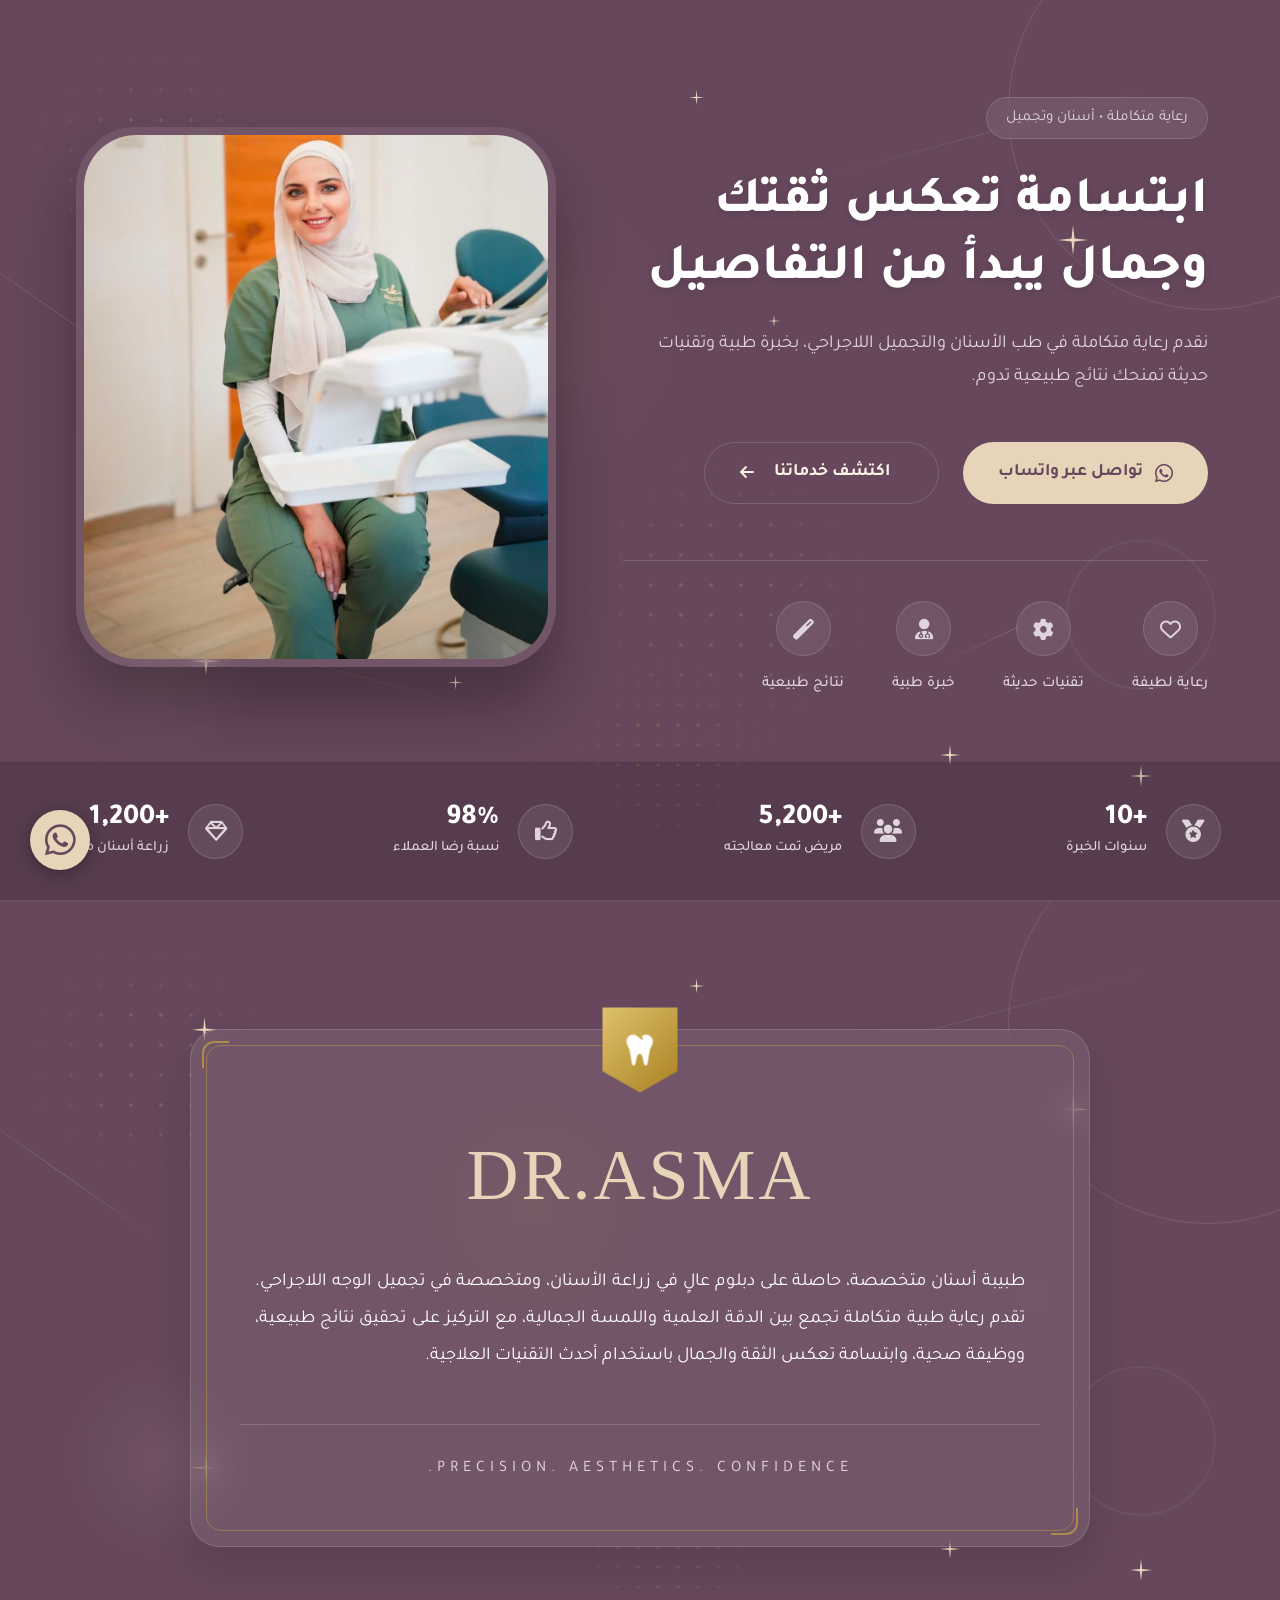
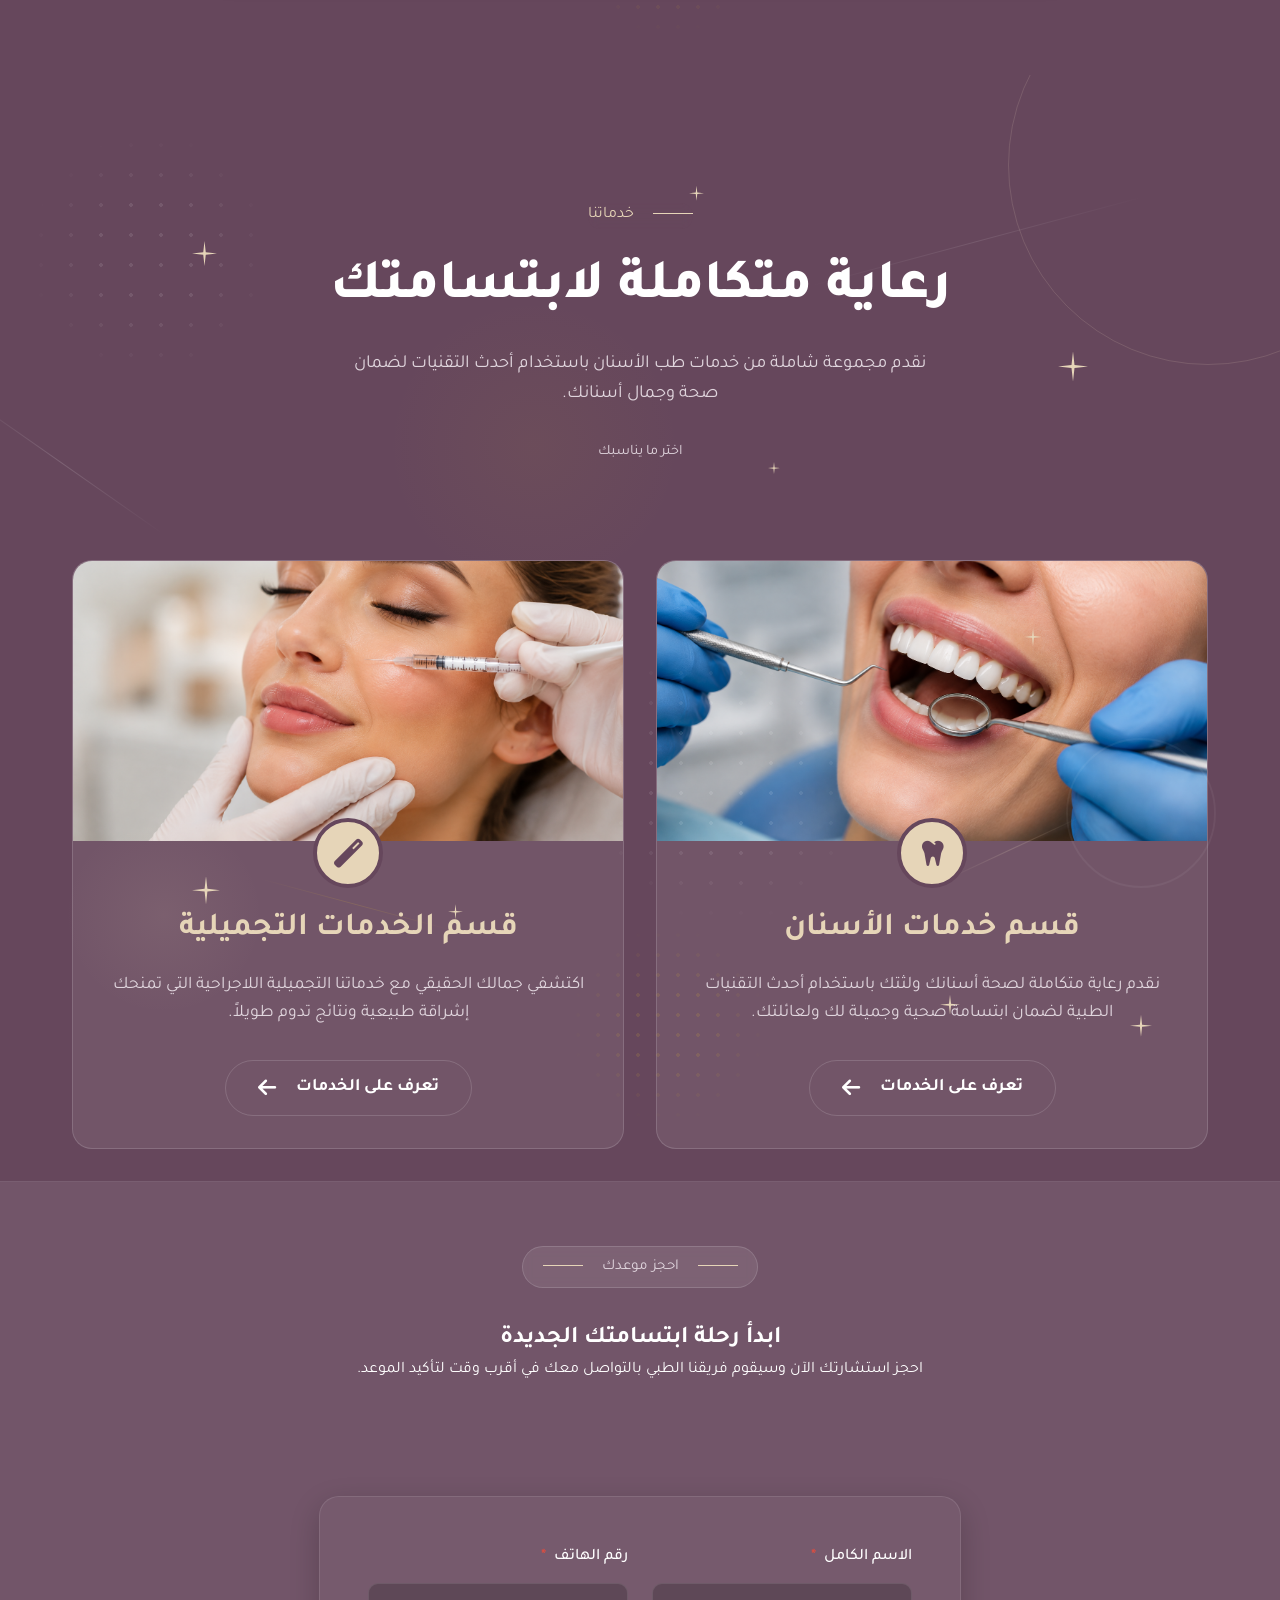
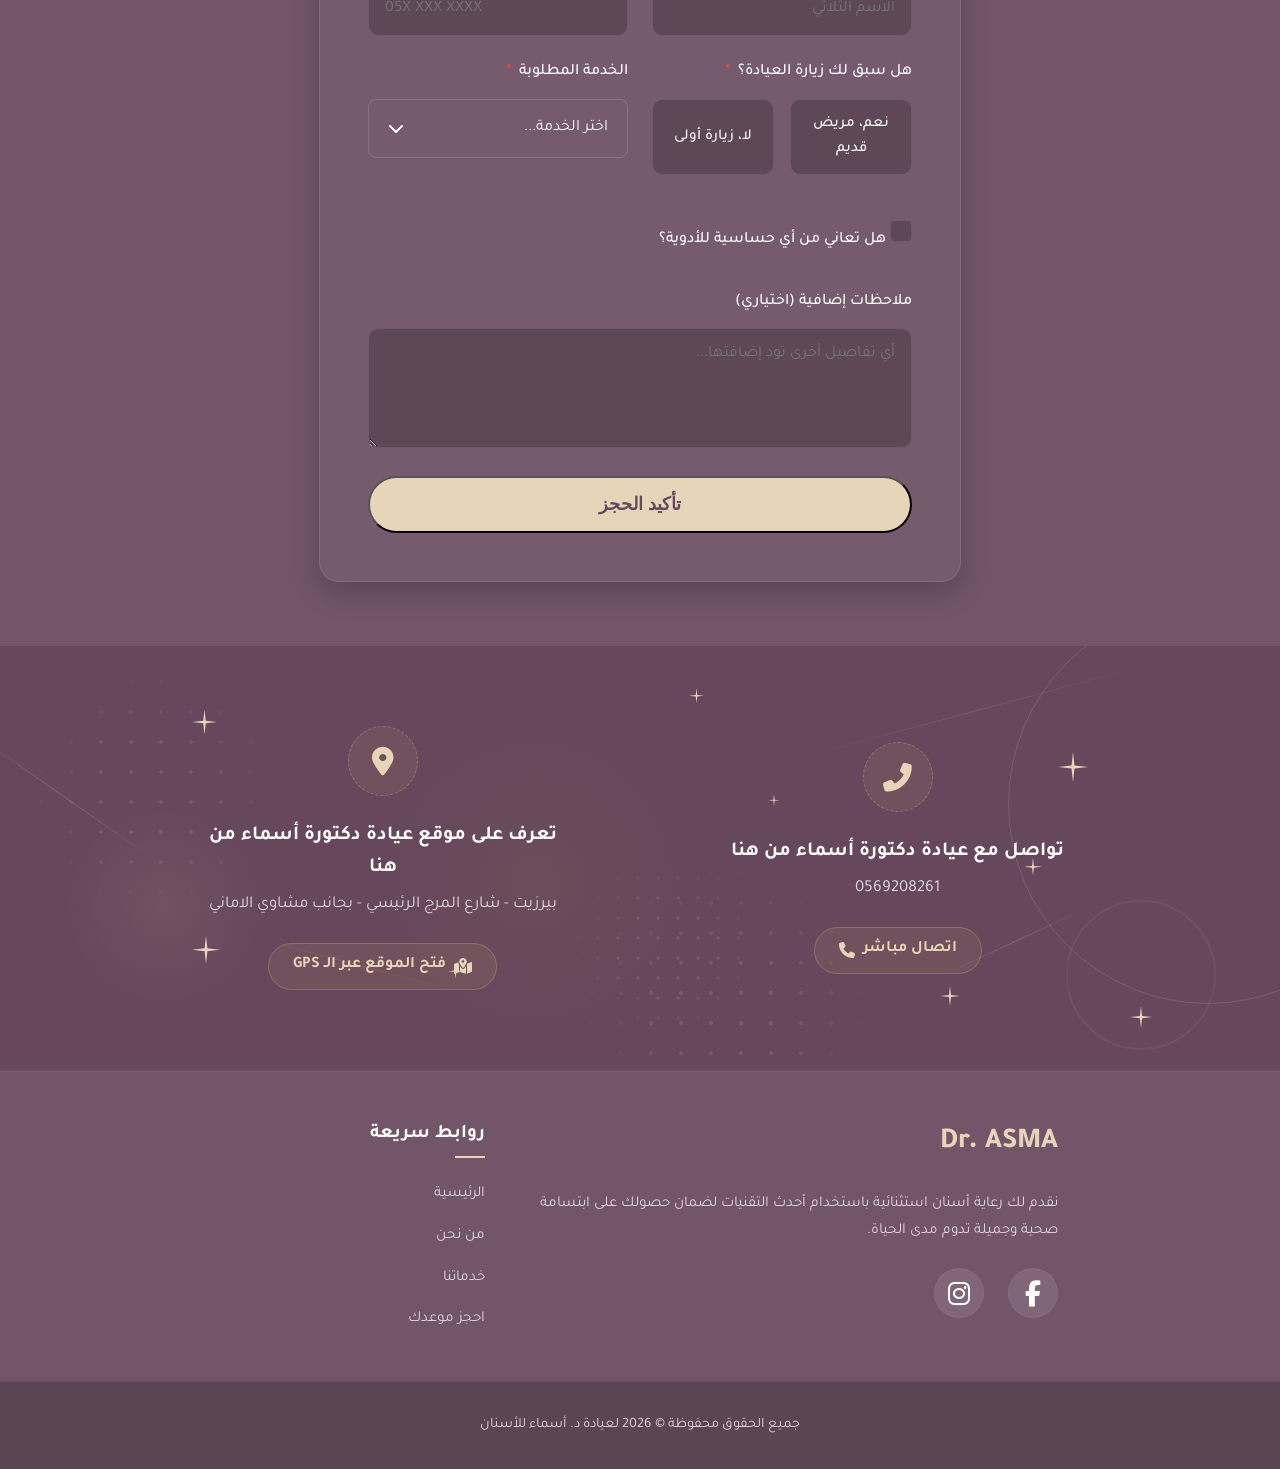
==== commit 7c01c1f5: "Add files via upload" ====
--- a/index.html
+++ b/index.html
@@ -361,7 +361,7 @@
                 <div class="pre-footer-content-wrap">
                 <div class="contact-box">
                     <div class="icon-wrap"><i class="fas fa-phone-alt"></i></div>
-                    <h4>تواصل مع عيادة دكتور أسماء من هنا</h4>
+                    <h4>تواصل مع عيادة دكتورة أسماء من هنا</h4>
                     <p class="contact-address">0569208261</p>
                     <a href="tel:+972569208261" dir="ltr" class="action-button call-btn">
                         <i class="fas fa-phone"></i> اتصال مباشر
@@ -370,7 +370,7 @@
                 <div class="divider"></div>
                 <div class="contact-box">
                     <div class="icon-wrap"><i class="fas fa-map-marker-alt"></i></div>
-                    <h4>تعرف على موقع عيادة دكتور أسماء من هنا</h4>
+                    <h4>تعرف على موقع عيادة دكتورة أسماء من هنا</h4>
                     <p class="contact-address">بيرزيت - شارع المرج الرئيسي - بجانب مشاوي الاماني</p>
                     <a href="https://www.google.com/maps?q=31.959022521972656,35.18757629394531&z=17&hl=en" target="_blank" class="action-button gps-btn">
                         <i class="fas fa-map-marked-alt"></i> فتح الموقع عبر الـ GPS
--- a/style.css
+++ b/style.css
@@ -17,6 +17,11 @@
     box-sizing: border-box;
 }
 
+html, body {
+    overflow-x: hidden;
+    max-width: 100vw;
+}
+
 html {
     scroll-behavior: smooth;
 }
@@ -26,7 +31,6 @@
     background-color: var(--primary-color);
     color: var(--text-light);
     line-height: 1.6;
-    overflow-x: hidden;
 }
 
 /* Animated Background Shapes */
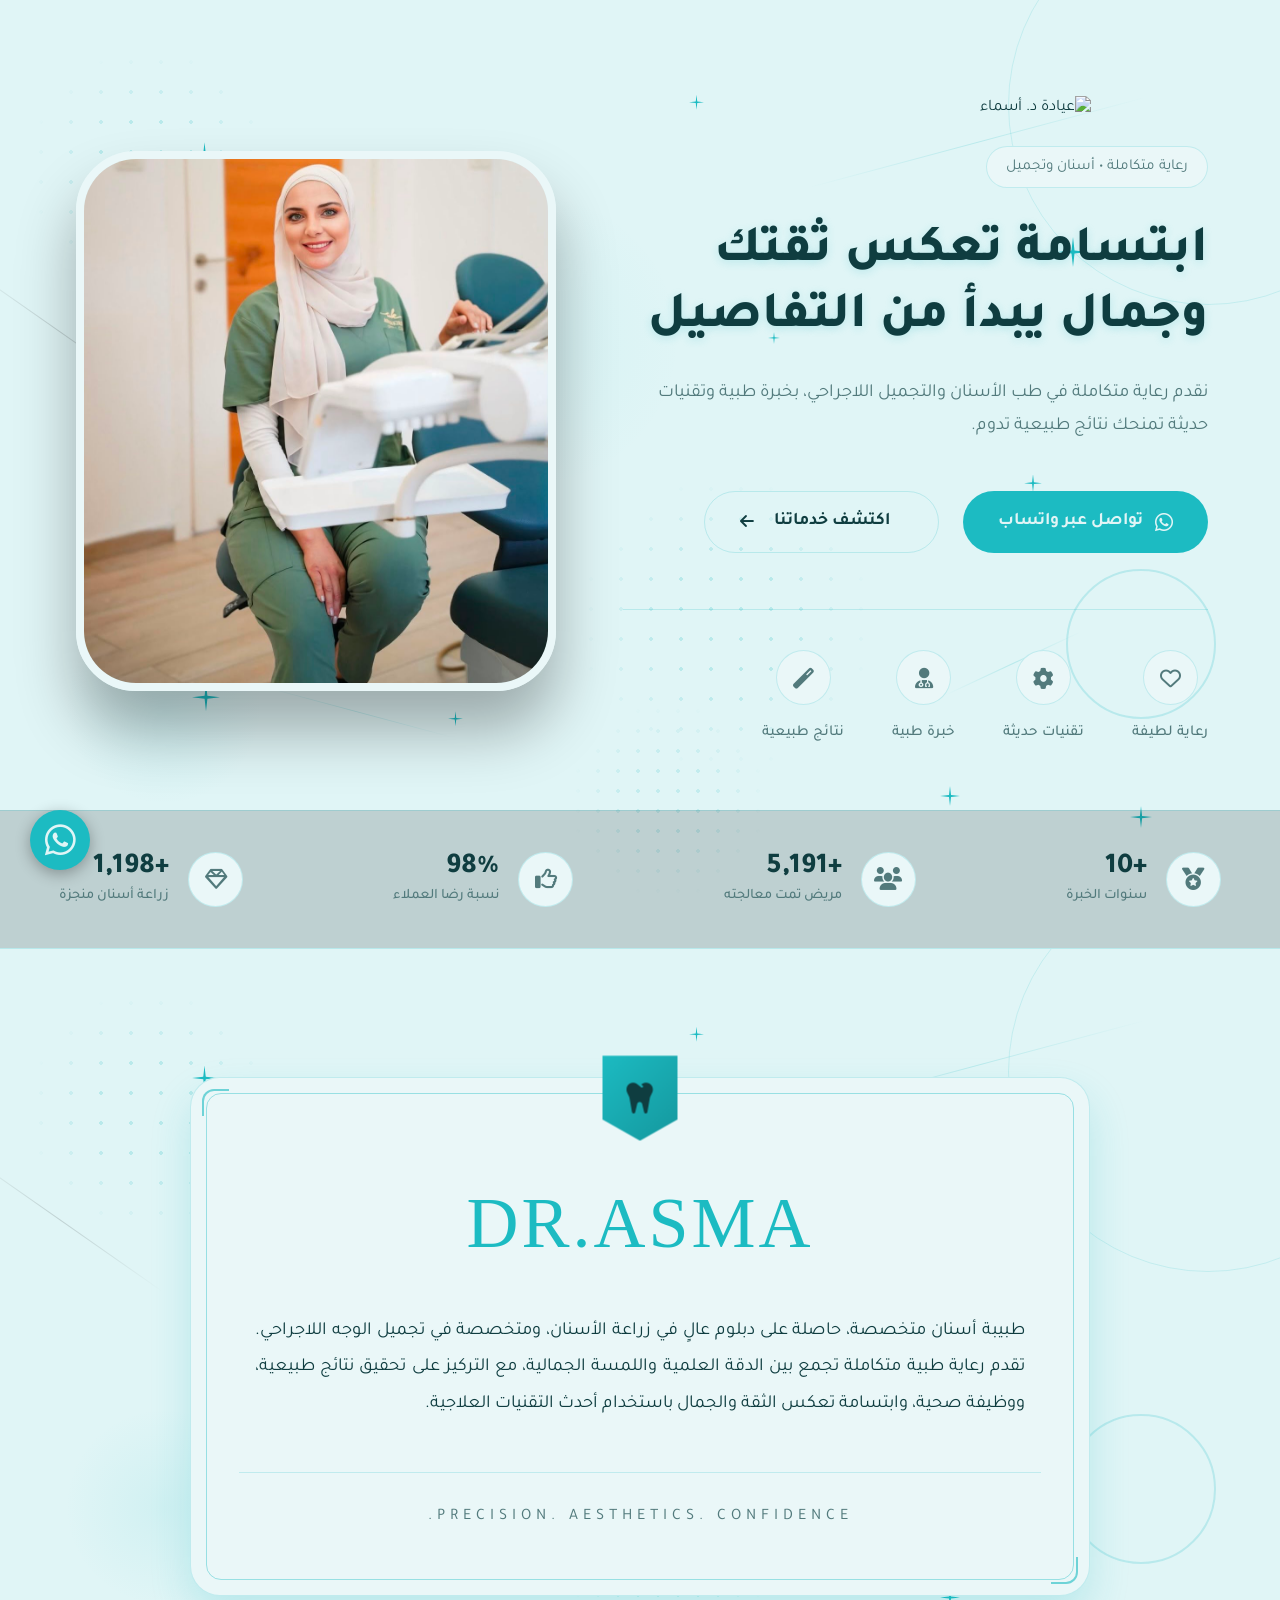
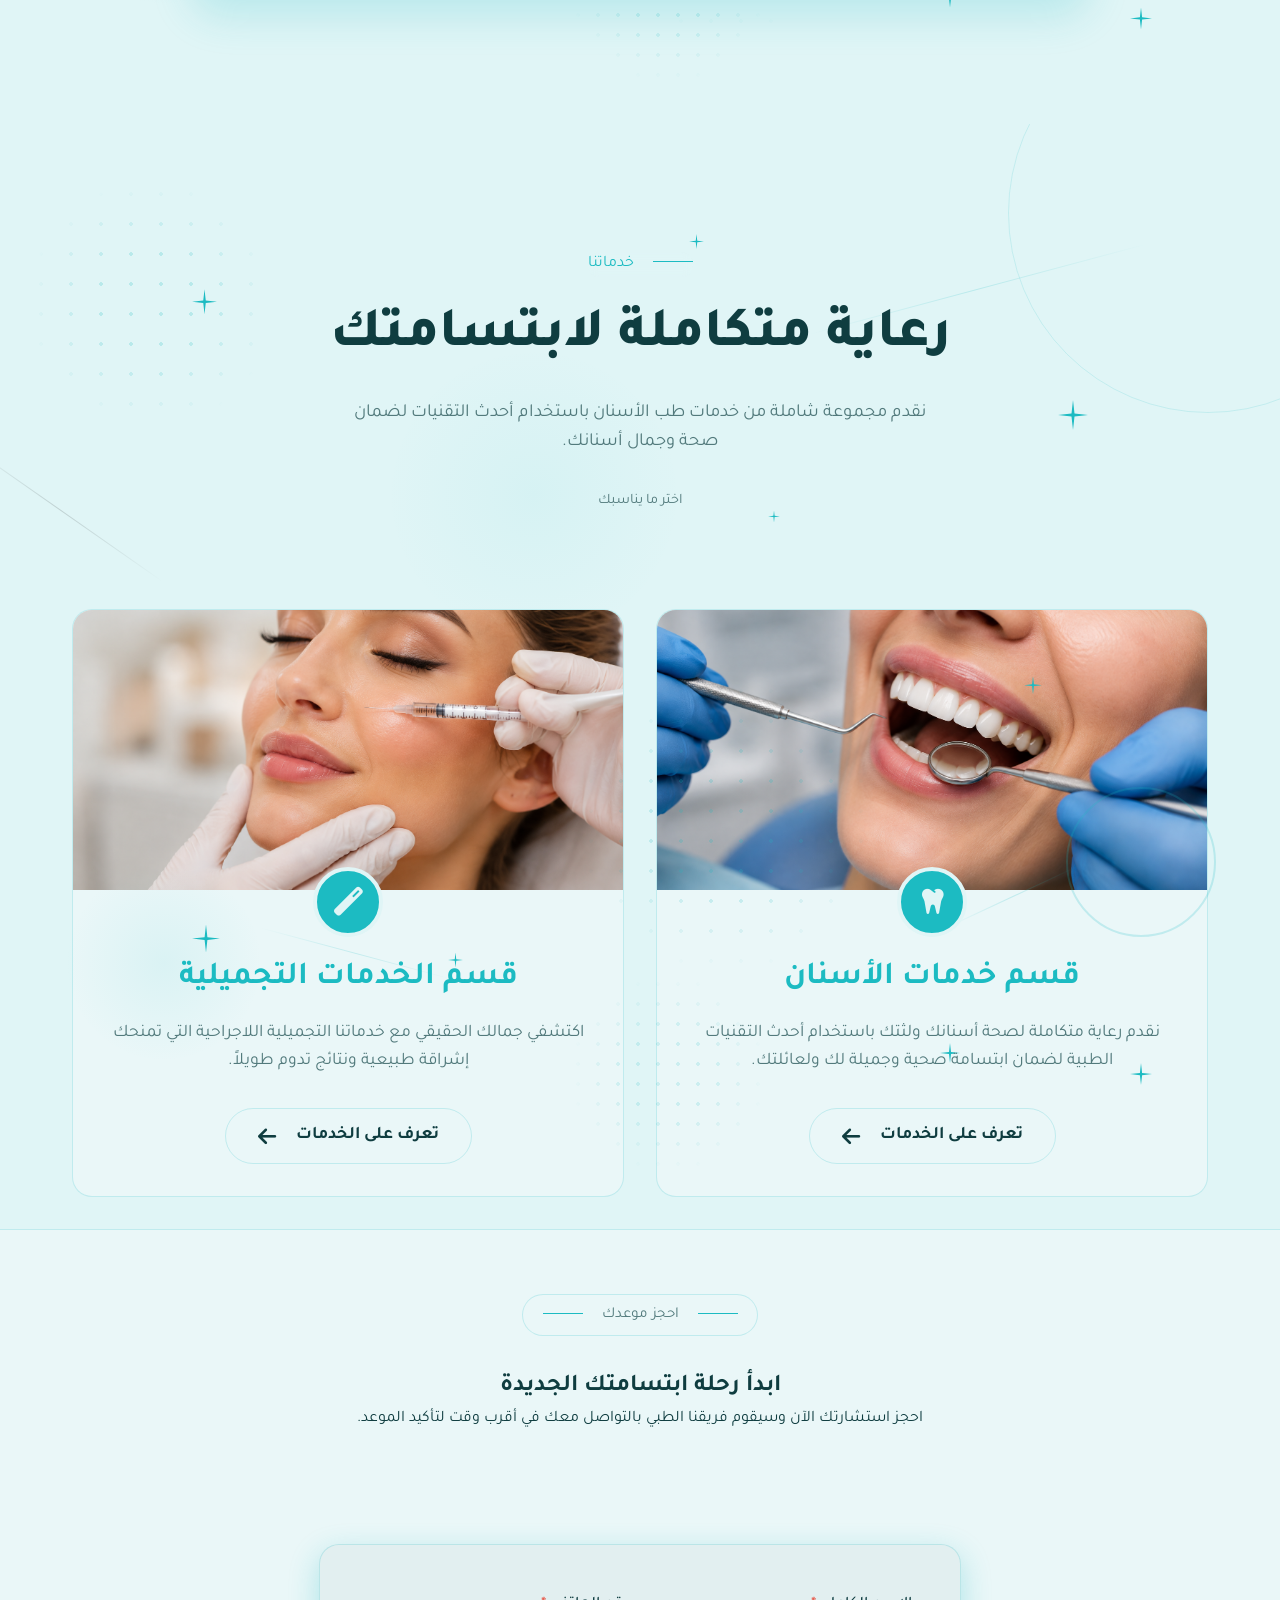
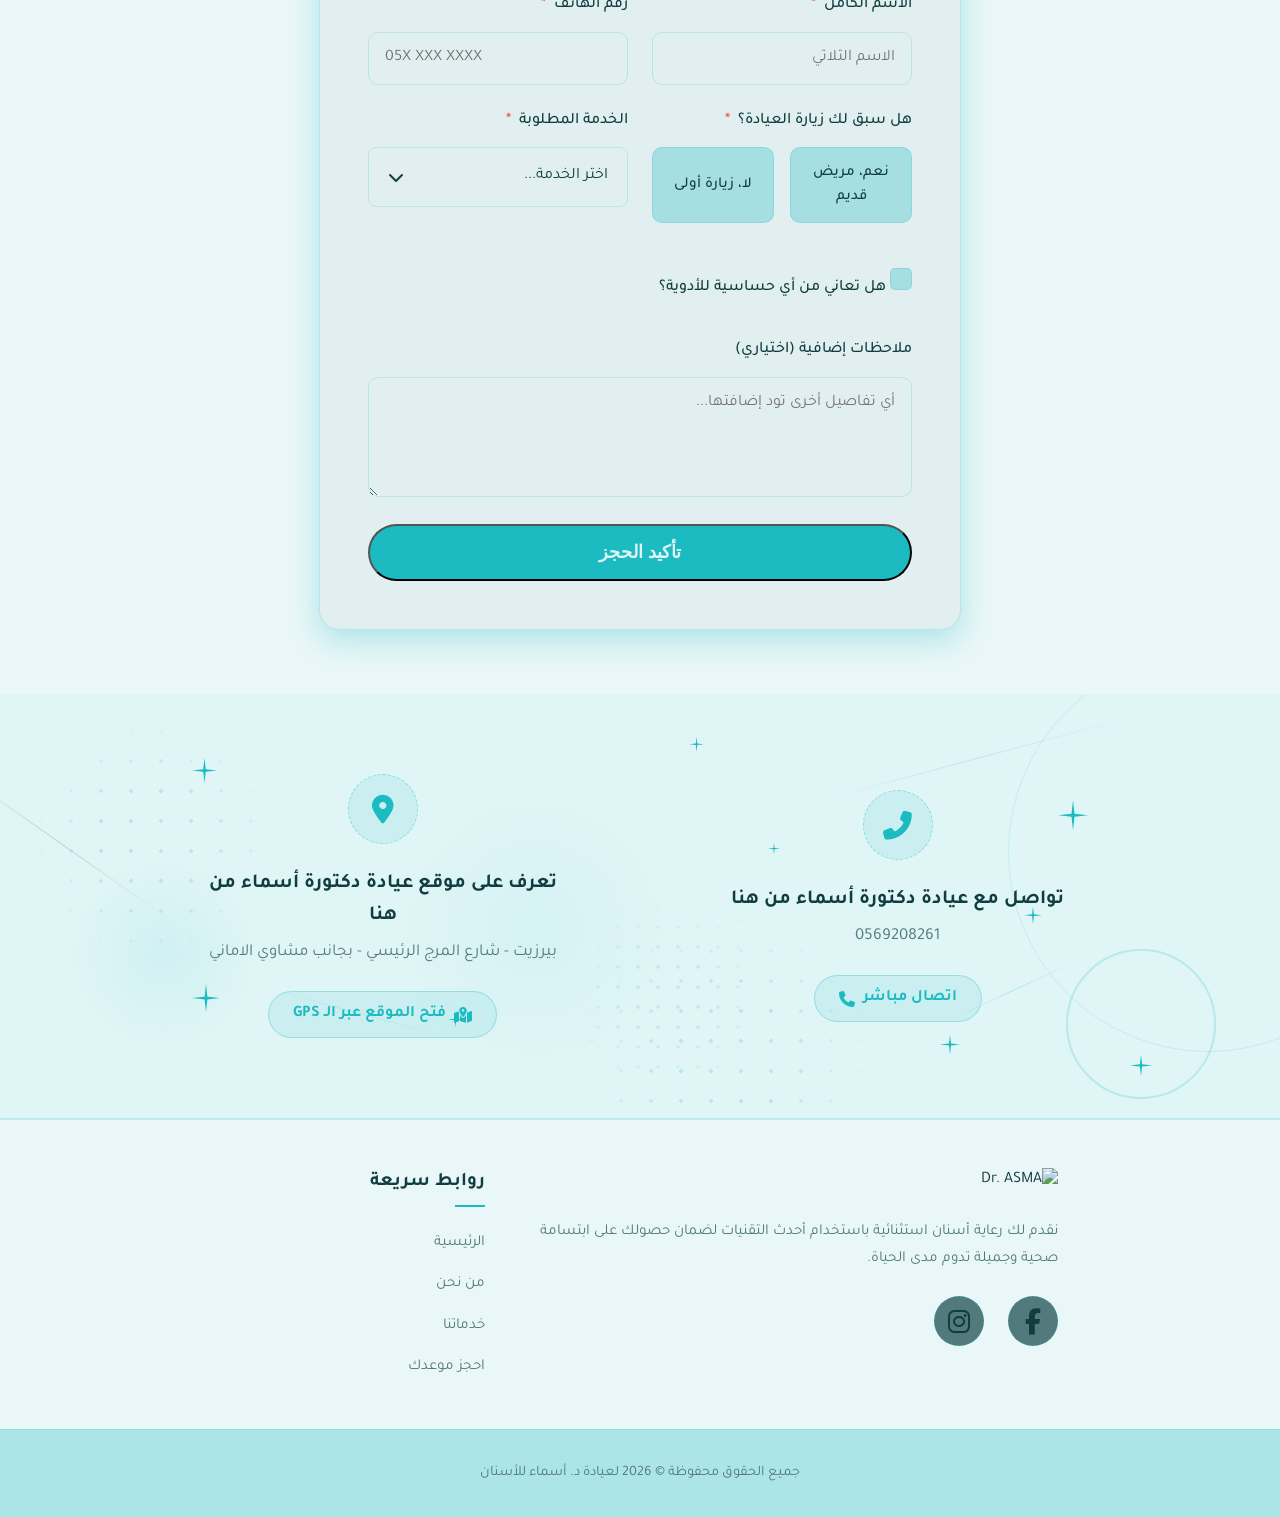
==== commit adb1d7cd: "Add files via upload" ====
--- a/index.html
+++ b/index.html
@@ -1,423 +1,429 @@
-<!DOCTYPE html>
-<html lang="ar" dir="rtl">
-
-<head>
-    <meta charset="UTF-8">
-    <meta name="viewport" content="width=device-width, initial-scale=1.0">
-    <meta name="description"
-        content="عيادة د. أسماء تقدم رعاية متكاملة لطب الأسنان والخدمات التجميلية اللاجراحية بخبرة طبية متميزة وأحدث التقنيات لضمان ابتسامة صحية وجميلة.">
-    <title>عيادة د. أسماء للأسنان | رعاية متكاملة</title>
-    <!-- Favicon -->
-    <link rel="icon" type="image/png" href="./media/favicon.png">
-    <!-- Google Fonts -->
-    <link rel="preconnect" href="https://fonts.googleapis.com">
-    <link rel="preconnect" href="https://fonts.gstatic.com" crossorigin>
-    <link href="https://fonts.googleapis.com/css2?family=Tajawal:wght@400;500;700;800&display=swap" rel="stylesheet">
-    <!-- FontAwesome for icons -->
-    <link rel="stylesheet" href="https://cdnjs.cloudflare.com/ajax/libs/font-awesome/6.4.0/css/all.min.css">
-    <!-- Swiper CSS -->
-    <link rel="stylesheet" href="https://cdn.jsdelivr.net/npm/swiper@10/swiper-bundle.min.css" />
-    <!-- Custom Styles -->
-    <link rel="stylesheet" href="style.css?v=2.0">
-</head>
-
-<body>
-    <header class="hero-section">
-        <!-- Floating shapes/dots background -->
-        <div class="background-pattern">
-            <div class="floating-shape circle-1"></div>
-            <div class="floating-shape circle-2"></div>
-            <div class="floating-shape line-1"></div>
-            <div class="floating-shape line-2"></div>
-            <div class="floating-shape dots-1"></div>
-            <div class="floating-shape dots-2"></div>
-        </div>
-
-        <div class="container">
-            <div class="hero-content">
-                <div class="badge">رعاية متكاملة • أسنان وتجميل</div>
-                <h1 class="main-title">ابتسامة تعكس ثقتك<br>وجمال يبدأ من التفاصيل</h1>
-                <p class="description">
-                    نقدم رعاية متكاملة في طب الأسنان والتجميل اللاجراحي، بخبرة طبية وتقنيات حديثة تمنحك نتائج طبيعية
-                    تدوم.
-                </p>
-
-                <div class="cta-group">
-                    <a href="https://wa.me/972569208261" target="_blank" class="btn btn-primary"
-                        aria-label="تواصل عبر واتساب">
-                        <i class="fab fa-whatsapp"></i> تواصل عبر واتساب
-                    </a>
-                    <a href="#services" class="btn btn-secondary" aria-label="اكتشف خدماتنا" style="color: #FDF5E6;">
-                        <i class="fas fa-sparkles"></i> اكتشف خدماتنا <i class="fas fa-arrow-left"
-                            style="margin-right: 8px; font-size: 0.9em;"></i>
-                    </a>
-                </div>
-
-                <div class="features-list">
-                    <div class="feature-item">
-                        <div class="icon-wrapper"><i class="far fa-heart"></i></div>
-                        <span>رعاية لطيفة</span>
-                    </div>
-                    <div class="feature-item">
-                        <div class="icon-wrapper"><i class="fas fa-cog"></i></div>
-                        <span>تقنيات حديثة</span>
-                    </div>
-                    <div class="feature-item">
-                        <div class="icon-wrapper"><i class="fas fa-user-md"></i></div>
-                        <span>خبرة طبية</span>
-                    </div>
-                    <div class="feature-item">
-                        <div class="icon-wrapper"><i class="fas fa-magic"></i></div>
-                        <span>نتائج طبيعية</span>
-                    </div>
-                </div>
-            </div>
-
-            <div class="hero-image-wrapper">
-                <div class="image-container">
-                    <img src="./media/hero.jpeg" alt="طبيبة أسنان في العيادة" loading="eager" decoding="async">
-                </div>
-            </div>
-        </div>
-
-        <div class="stats-section">
-            <div class="stat-item">
-                <div class="stat-icon"><i class="fas fa-medal"></i></div>
-                <div class="stat-info">
-                    <span class="stat-number" data-target="10" data-prefix="+">0</span>
-                    <span class="stat-text">سنوات الخبرة</span>
-                </div>
-            </div>
-            <div class="stat-item">
-                <div class="stat-icon"><i class="fas fa-users"></i></div>
-                <div class="stat-info">
-                    <span class="stat-number" data-target="5200" data-prefix="+">0</span>
-                    <span class="stat-text">مريض تمت معالجته</span>
-                </div>
-            </div>
-            <div class="stat-item">
-                <div class="stat-icon"><i class="far fa-thumbs-up"></i></div>
-                <div class="stat-info">
-                    <span class="stat-number" data-target="98" data-suffix="%">0</span>
-                    <span class="stat-text">نسبة رضا العملاء</span>
-                </div>
-            </div>
-            <div class="stat-item">
-                <div class="stat-icon"><i class="far fa-gem"></i></div>
-                <div class="stat-info">
-                    <span class="stat-number" data-target="1200" data-prefix="+">0</span>
-                    <span class="stat-text">زراعة أسنان منجزة</span>
-                </div>
-            </div>
-        </div>
-    </header>
-
-    <!-- About Section -->
-    <section class="about-section" id="about">
-        <!-- Reusing floating shapes background -->
-        <div class="background-pattern">
-            <div class="floating-shape circle-1"></div>
-            <div class="floating-shape circle-2"></div>
-            <div class="floating-shape line-1"></div>
-            <div class="floating-shape line-2"></div>
-            <div class="floating-shape dots-1"></div>
-            <div class="floating-shape dots-2"></div>
-            <!-- Elegant Stars / Sparkles -->
-            <div class="sparkle star-1"></div>
-            <div class="sparkle star-2"></div>
-            <div class="sparkle star-3"></div>
-            <div class="sparkle star-4"></div>
-            <div class="sparkle star-5"></div>
-        </div>
-
-        <div class="container">
-            <div class="about-content-column">
-                <div class="about-frame"></div>
-                <div class="about-badge-icon">
-                    <i class="fas fa-tooth"></i>
-                </div>
-                <h2 class="about-title">DR.ASMA</h2>
-                <p class="about-text">
-                    طبيبة أسنان متخصصة، حاصلة على دبلوم عالٍ في زراعة الأسنان، ومتخصصة في تجميل الوجه اللاجراحي. تقدم
-                    رعاية طبية متكاملة تجمع بين الدقة العلمية واللمسة الجمالية، مع التركيز على تحقيق نتائج طبيعية،
-                    ووظيفة صحية، وابتسامة تعكس الثقة والجمال باستخدام أحدث التقنيات العلاجية.
-                </p>
-                <div class="about-footer">
-                    PRECISION. AESTHETICS. CONFIDENCE.
-                </div>
-            </div>
-        </div>
-    </section>
-        <!-- Services Section -->
-        <section class="testimonials-section" id="services" style="padding-bottom: 2rem;">
-            <div class="background-pattern">
-                <div class="floating-shape circle-1"></div>
-                <div class="floating-shape circle-2"></div>
-                <div class="floating-shape line-1"></div>
-                <div class="floating-shape line-2"></div>
-                <div class="floating-shape dots-1"></div>
-                <div class="floating-shape dots-2"></div>
-            </div>
-
-            <div class="container testimonials-container">
-                <div class="testimonials-header">
-                    <div class="badge"
-                        style="margin-bottom: 1rem; border: none; padding: 0; background: transparent; color: var(--accent-color); font-size: 1rem; display: inline-block;">
-                        <span
-                            style="display: inline-block; width: 40px; height: 1px; background-color: var(--accent-color); vertical-align: middle; margin-left: 15px;"></span>
-                        خدماتنا
-                    </div>
-                    <h2 class="section-title"
-                        style="margin-bottom: 1rem; font-size: 3.5rem; color: var(--text-light); font-weight: 800;">
-                        رعاية
-                        متكاملة لابتسامتك</h2>
-                    <p class="section-description"
-                        style="font-size: 1.15rem; color: var(--text-muted); max-width: 600px; margin-bottom: 2rem;">
-                        نقدم
-                        مجموعة شاملة من خدمات طب الأسنان باستخدام أحدث التقنيات لضمان صحة وجمال أسنانك.</p>
-                    <div style="color: var(--text-muted); font-size: 0.9rem; margin-bottom: 2rem;">اختر ما يناسبك</div>
-                </div>
-
-                <!-- Category Cards -->
-                <div class="categories-grid"
-                    style="display: grid; grid-template-columns: repeat(auto-fit, minmax(300px, 1fr)); gap: 2rem; margin-top: 2rem; width: 100%;">
-
-                    <!-- Dental Services Card -->
-                    <div class="category-card"
-                        style="background: var(--bg-card); border: 1px solid var(--border-color); border-radius: 20px; overflow: hidden; display: flex; flex-direction: column; transition: transform 0.3s ease;">
-                        <img src="./media/dental-services.png" alt="قسم خدمات الأسنان"
-                            style="width: 100%; height: 280px; object-fit: cover;">
-                        <div
-                            style="padding: 2rem; text-align: center; flex: 1; display: flex; flex-direction: column; position: relative;">
-                            <div
-                                style="width: 70px; height: 70px; border-radius: 50%; background: var(--accent-color); color: var(--primary-color); display: flex; align-items: center; justify-content: center; font-size: 1.8rem; margin: -55px auto 1rem auto; border: 4px solid var(--primary-color); position: relative; z-index: 2;">
-                                <i class="fas fa-tooth"></i>
-                            </div>
-                            <h3
-                                style="font-size: 2rem; color: var(--accent-color); margin-bottom: 1rem; font-weight: 700;">
-                                قسم خدمات الأسنان</h3>
-                            <p
-                                style="color: var(--text-muted); margin-bottom: 2rem; flex: 1; font-size: 1.1rem; line-height: 1.6;">
-                                نقدم رعاية متكاملة لصحة أسنانك ولثتك باستخدام أحدث التقنيات الطبية لضمان ابتسامة صحية
-                                وجميلة لك ولعائلتك.</p>
-                            <a href="dental-services.html" class="btn btn-secondary"
-                                style="align-self: center; border-radius: 30px; padding: 0.8rem 2rem;">تعرف على الخدمات
-                                <i class="fas fa-arrow-left" style="margin-right: 8px;"></i></a>
-                        </div>
-                    </div>
-
-                    <!-- Cosmetic Services Card -->
-                    <div class="category-card"
-                        style="background: var(--bg-card); border: 1px solid var(--border-color); border-radius: 20px; overflow: hidden; display: flex; flex-direction: column; transition: transform 0.3s ease;">
-                        <img src="./media/cosmetic-services.png" alt="قسم الخدمات التجميلية"
-                            style="width: 100%; height: 280px; object-fit: cover;">
-                        <div
-                            style="padding: 2rem; text-align: center; flex: 1; display: flex; flex-direction: column; position: relative;">
-                            <div
-                                style="width: 70px; height: 70px; border-radius: 50%; background: var(--accent-color); color: var(--primary-color); display: flex; align-items: center; justify-content: center; font-size: 1.8rem; margin: -55px auto 1rem auto; border: 4px solid var(--primary-color); position: relative; z-index: 2;">
-                                <i class="fas fa-magic"></i>
-                            </div>
-                            <h3
-                                style="font-size: 2rem; color: var(--accent-color); margin-bottom: 1rem; font-weight: 700;">
-                                قسم الخدمات التجميلية</h3>
-                            <p
-                                style="color: var(--text-muted); margin-bottom: 2rem; flex: 1; font-size: 1.1rem; line-height: 1.6;">
-                                اكتشفي جمالك الحقيقي مع خدماتنا التجميلية اللاجراحية التي تمنحك إشراقة طبيعية ونتائج
-                                تدوم طويلاً.</p>
-                            <a href="cosmetic-services.html" class="btn btn-secondary"
-                                style="align-self: center; border-radius: 30px; padding: 0.8rem 2rem;">تعرف على الخدمات
-                                <i class="fas fa-arrow-left" style="margin-right: 8px;"></i></a>
-                        </div>
-                    </div>
-
-                </div>
-
-            </div>
-        </section>
-
-
-        <section class="booking-section" id="booking" style="padding: 4rem 0;">
-            <div class="container">
-                <div class="section-header">
-                    <div class="badge">
-                        <span
-                            style="display: inline-block; width: 40px; height: 1px; background-color: var(--accent-color); vertical-align: middle; margin-left: 15px;"></span>
-                        احجز موعدك
-                        <span
-                            style="display: inline-block; width: 40px; height: 1px; background-color: var(--accent-color); vertical-align: middle; margin-right: 15px;"></span>
-                    </div>
-                    <h2 class="section-title">ابدأ رحلة ابتسامتك الجديدة</h2>
-                    <p class="section-description">احجز استشارتك الآن وسيقوم فريقنا الطبي بالتواصل معك في أقرب وقت
-                        لتأكيد الموعد.</p>
-                </div>
-
-                <div class="booking-form-wrapper" style="max-width: 800px; margin: 0 auto;">
-                    <form class="booking-form" action="#" method="POST">
-                        <div class="form-grid">
-                            <div class="form-group">
-                                <label for="name">الاسم الكامل <span class="required">*</span></label>
-                                <input type="text" id="name" placeholder="الاسم الثلاثي" required>
-                            </div>
-                            <div class="form-group">
-                                <label for="phone">رقم الهاتف <span class="required">*</span></label>
-                                <input type="tel" id="phone" placeholder="05X XXX XXXX" required>
-                            </div>
-
-                            <div class="form-group">
-                                <label>هل سبق لك زيارة العيادة؟ <span class="required">*</span></label>
-                                <div class="radio-group">
-                                    <label class="radio-pill">
-                                        <input type="radio" name="visit_type" value="old" required>
-                                        <span>نعم، مريض قديم</span>
-                                    </label>
-                                    <label class="radio-pill">
-                                        <input type="radio" name="visit_type" value="new" required>
-                                        <span>لا، زيارة أولى</span>
-                                    </label>
-                                </div>
-                            </div>
-                            <div class="form-group">
-                                <label for="service">الخدمة المطلوبة <span class="required">*</span></label>
-                                <div class="custom-dropdown" id="service-dropdown">
-                                    <div class="dropdown-selected">
-                                        <span class="selected-text">اختر الخدمة...</span>
-                                        <i class="fas fa-chevron-down"></i>
-                                    </div>
-                                    <div class="dropdown-options">
-                                        <div class="dropdown-group-label">خدمات الأسنان</div>
-                                        <div class="dropdown-option" data-value="فحوصات دورية وتنظيف أسنان">فحوصات دورية
-                                            وتنظيف أسنان</div>
-                                        <div class="dropdown-option" data-value="علاج تسوس الأسنان">علاج تسوس الأسنان
-                                        </div>
-                                        <div class="dropdown-option" data-value="علاج عصب">علاج عصب</div>
-                                        <div class="dropdown-option" data-value="علاج التهابات اللثة">علاج التهابات
-                                            اللثة</div>
-                                        <div class="dropdown-option" data-value="خلع الأسنان">خلع الأسنان</div>
-                                        <div class="dropdown-option" data-value="تقويم اسنان (العادي)">تقويم اسنان
-                                            (العادي)</div>
-                                        <div class="dropdown-option" data-value="تقويم اسنان (الشفاف)">تقويم اسنان
-                                            (الشفاف)</div>
-                                        <div class="dropdown-option" data-value="تبييض الأسنان">تبييض الأسنان</div>
-                                        <div class="dropdown-option" data-value="زراعة اسنان">زراعة اسنان</div>
-                                        <div class="dropdown-option" data-value="علاج اسنان اطفال">علاج اسنان اطفال
-                                        </div>
-                                        <div class="dropdown-option" data-value="فينييرز وتلبيسات زيركون">فينييرز +
-                                            تلبيسات زيركون</div>
-
-                                        <div class="dropdown-group-label" style="margin-top: 5px;">الخدمات التجميلية
-                                        </div>
-                                        <div class="dropdown-option" data-value="جلسة بوتوكس">جلسة بوتوكس</div>
-                                        <div class="dropdown-option" data-value="إبرة نضارة RRS">إبرة نضارة RRS long
-                                            lasting</div>
-                                        <div class="dropdown-option" data-value="Jalupro Superhydro">ابرة نضارة وتحفيز
-                                            كولاجين Jalupro Superhydro</div>
-                                        <div class="dropdown-option" data-value="إبرة Vitaran">ابرة DNA salmon (Vitaran)
-                                        </div>
-                                        <div class="dropdown-option" data-value="ابرة علاج الهالات تحت العين jalupro Young eye">ابرة علاج الهالات تحت العين jalupro Young eye</div>
-                                    </div>
-                                </div>
-                                <input type="text" id="service" required
-                                    style="opacity: 0; position: absolute; height: 1px; width: 1px; pointer-events: none; bottom: 10px; right: 50%;">
-                            </div>
-
-
-
-                            <div class="form-group full-width checkbox-group">
-                                <label class="checkbox-label">
-                                    <input type="checkbox" id="allergy">
-                                    <span>هل تعاني من أي حساسية للأدوية؟</span>
-                                </label>
-                            </div>
-
-                            <div class="form-group full-width">
-                                <label for="notes">ملاحظات إضافية (اختياري)</label>
-                                <textarea id="notes" rows="4" placeholder="أي تفاصيل أخرى تود إضافتها..."></textarea>
-                            </div>
-                        </div>
-                        <button type="submit" class="btn btn-primary submit-btn"
-                            style="width: 100%; margin-top: 1rem; justify-content: center; font-size: 1.1rem; padding: 1rem; background-color: var(--accent-color); color: var(--primary-color);">
-                            تأكيد الحجز
-                        </button>
-                    </form>
-                </div>
-            </div>
-        </section> <!-- Lightbox Overlay -->
-        <div class="lightbox" id="gallery-lightbox">
-            <span class="lightbox-close">&times;</span>
-            <img class="lightbox-img" src="" alt="صورة مكبرة">
-        </div>
-
-        <!-- Pre-Footer Contact Section -->
-        <section class="pre-footer-contact">
-            <div class="background-pattern">
-                <div class="floating-shape circle-1"></div>
-                <div class="floating-shape circle-2"></div>
-                <div class="floating-shape line-1"></div>
-                <div class="floating-shape dots-1"></div>
-                <i class="fas fa-star floating-shape" style="top: 20%; left: 10%; color: var(--accent-color); font-size: 2rem; opacity: 0.2; animation: float 6s ease-in-out infinite;"></i>
-                <i class="fas fa-star floating-shape" style="bottom: 20%; right: 15%; color: var(--accent-color); font-size: 1.5rem; opacity: 0.3; animation: float 4s ease-in-out infinite reverse;"></i>
-            </div>
-            <div class="container" style="position: relative; z-index: 2;">
-                <div class="pre-footer-content-wrap">
-                <div class="contact-box">
-                    <div class="icon-wrap"><i class="fas fa-phone-alt"></i></div>
-                    <h4>تواصل مع عيادة دكتورة أسماء من هنا</h4>
-                    <p class="contact-address">0569208261</p>
-                    <a href="tel:+972569208261" dir="ltr" class="action-button call-btn">
-                        <i class="fas fa-phone"></i> اتصال مباشر
-                    </a>
-                </div>
-                <div class="divider"></div>
-                <div class="contact-box">
-                    <div class="icon-wrap"><i class="fas fa-map-marker-alt"></i></div>
-                    <h4>تعرف على موقع عيادة دكتورة أسماء من هنا</h4>
-                    <p class="contact-address">بيرزيت - شارع المرج الرئيسي - بجانب مشاوي الاماني</p>
-                    <a href="https://www.google.com/maps?q=31.959022521972656,35.18757629394531&z=17&hl=en" target="_blank" class="action-button gps-btn">
-                        <i class="fas fa-map-marked-alt"></i> فتح الموقع عبر الـ GPS
-                    </a>
-                </div>
-                </div>
-            </div>
-        </section>
-
-        <!-- Footer -->
-        <footer class="main-footer">
-            <div class="container footer-container">
-                <div class="footer-col">
-                    <h3 class="footer-logo">Dr. ASMA</h3>
-                    <p class="footer-text">نقدم لك رعاية أسنان استثنائية باستخدام أحدث التقنيات لضمان حصولك على ابتسامة
-                        صحية وجميلة تدوم مدى الحياة.</p>
-                    <div class="social-links">
-                        <a href="https://www.facebook.com/share/1Eb4f1CteM/?mibextid=wwXIfr" target="_blank"
-                            aria-label="Facebook"><i class="fab fa-facebook-f"></i></a>
-                        <a href="https://www.instagram.com/asmaakirresh?utm_source=qr" target="_blank"
-                            aria-label="Instagram"><i class="fab fa-instagram"></i></a>
-                    </div>
-                </div>
-                <div class="footer-col">
-                    <h4 class="footer-heading">روابط سريعة</h4>
-                    <ul class="footer-links">
-                        <li><a href="#">الرئيسية</a></li>
-                        <li><a href="#about">من نحن</a></li>
-                        <li><a href="#services">خدماتنا</a></li>
-                        <li><a href="#booking">احجز موعدك</a></li>
-                    </ul>
-                </div>
-            </div>
-            <div class="footer-bottom">
-                <p>جميع الحقوق محفوظة &copy; 2026 لعيادة د. أسماء للأسنان</p>
-            </div>
-        </footer>
-
-        <!-- Floating WhatsApp Button -->
-        <a href="https://wa.me/972569208261" target="_blank" class="floating-whatsapp"
-            aria-label="تواصل معنا عبر واتساب">
-            <i class="fab fa-whatsapp"></i>
-        </a>
-
-        <!-- Swiper JS -->
-        <script src="https://cdn.jsdelivr.net/npm/swiper@10/swiper-bundle.min.js"></script>
-        <script src="script.js?v=2.0"></script>
-</body>
-
-</html>+<!DOCTYPE html>
+<html lang="ar" dir="rtl">
+
+<head>
+    <meta charset="UTF-8">
+    <meta name="viewport" content="width=device-width, initial-scale=1.0">
+    <meta name="description"
+        content="عيادة د. أسماء تقدم رعاية متكاملة لطب الأسنان والخدمات التجميلية اللاجراحية بخبرة طبية متميزة وأحدث التقنيات لضمان ابتسامة صحية وجميلة.">
+    <title>عيادة د. أسماء للأسنان | رعاية متكاملة</title>
+    <!-- Favicon -->
+    <link rel="icon" type="image/png" href="./media/favicon.png">
+    <!-- Google Fonts -->
+    <link rel="preconnect" href="https://fonts.googleapis.com">
+    <link rel="preconnect" href="https://fonts.gstatic.com" crossorigin>
+    <link href="https://fonts.googleapis.com/css2?family=Tajawal:wght@400;500;700;800&display=swap" rel="stylesheet">
+    <!-- FontAwesome for icons -->
+    <link rel="stylesheet" href="https://cdnjs.cloudflare.com/ajax/libs/font-awesome/6.4.0/css/all.min.css">
+    <!-- Swiper CSS -->
+    <link rel="stylesheet" href="https://cdn.jsdelivr.net/npm/swiper@10/swiper-bundle.min.css" />
+    <!-- Custom Styles -->
+    <link rel="stylesheet" href="style.css?v=2.0">
+</head>
+
+<body>
+    <header class="hero-section">
+        <!-- Floating shapes/dots background -->
+        <div class="background-pattern">
+            <div class="floating-shape circle-1"></div>
+            <div class="floating-shape circle-2"></div>
+            <div class="floating-shape line-1"></div>
+            <div class="floating-shape line-2"></div>
+            <div class="floating-shape dots-1"></div>
+            <div class="floating-shape dots-2"></div>
+        </div>
+
+        <div class="container">
+            <div class="hero-content">
+                <img src="./media/logo.png" alt="عيادة د. أسماء" style="width: 350px; height: auto; max-height: 280px; object-fit: contain; mix-blend-mode: multiply; margin: 0 auto 1.5rem auto; display: block;">
+                <div class="badge">رعاية متكاملة • أسنان وتجميل</div>
+                <h1 class="main-title">ابتسامة تعكس ثقتك<br>وجمال يبدأ من التفاصيل</h1>
+                <p class="description">
+                    نقدم رعاية متكاملة في طب الأسنان والتجميل اللاجراحي، بخبرة طبية وتقنيات حديثة تمنحك نتائج طبيعية
+                    تدوم.
+                </p>
+
+                <div class="cta-group">
+                    <a href="https://wa.me/972569208261" target="_blank" class="btn btn-primary"
+                        aria-label="تواصل عبر واتساب">
+                        <i class="fab fa-whatsapp"></i> تواصل عبر واتساب
+                    </a>
+                    <a href="#services" class="btn btn-secondary" aria-label="اكتشف خدماتنا">
+                        <i class="fas fa-sparkles"></i> اكتشف خدماتنا <i class="fas fa-arrow-left"
+                            style="margin-right: 8px; font-size: 0.9em;"></i>
+                    </a>
+                </div>
+
+                <div class="features-list">
+                    <div class="feature-item">
+                        <div class="icon-wrapper"><i class="far fa-heart"></i></div>
+                        <span>رعاية لطيفة</span>
+                    </div>
+                    <div class="feature-item">
+                        <div class="icon-wrapper"><i class="fas fa-cog"></i></div>
+                        <span>تقنيات حديثة</span>
+                    </div>
+                    <div class="feature-item">
+                        <div class="icon-wrapper"><i class="fas fa-user-md"></i></div>
+                        <span>خبرة طبية</span>
+                    </div>
+                    <div class="feature-item">
+                        <div class="icon-wrapper"><i class="fas fa-magic"></i></div>
+                        <span>نتائج طبيعية</span>
+                    </div>
+                </div>
+            </div>
+
+            <div class="hero-image-wrapper">
+                <div class="image-container">
+                    <img src="./media/hero.jpeg" alt="طبيبة أسنان في العيادة" loading="eager" decoding="async">
+                </div>
+            </div>
+        </div>
+
+        <div class="stats-section">
+            <div class="stat-item">
+                <div class="stat-icon"><i class="fas fa-medal"></i></div>
+                <div class="stat-info">
+                    <span class="stat-number" data-target="10" data-prefix="+">0</span>
+                    <span class="stat-text">سنوات الخبرة</span>
+                </div>
+            </div>
+            <div class="stat-item">
+                <div class="stat-icon"><i class="fas fa-users"></i></div>
+                <div class="stat-info">
+                    <span class="stat-number" data-target="5200" data-prefix="+">0</span>
+                    <span class="stat-text">مريض تمت معالجته</span>
+                </div>
+            </div>
+            <div class="stat-item">
+                <div class="stat-icon"><i class="far fa-thumbs-up"></i></div>
+                <div class="stat-info">
+                    <span class="stat-number" data-target="98" data-suffix="%">0</span>
+                    <span class="stat-text">نسبة رضا العملاء</span>
+                </div>
+            </div>
+            <div class="stat-item">
+                <div class="stat-icon"><i class="far fa-gem"></i></div>
+                <div class="stat-info">
+                    <span class="stat-number" data-target="1200" data-prefix="+">0</span>
+                    <span class="stat-text">زراعة أسنان منجزة</span>
+                </div>
+            </div>
+        </div>
+    </header>
+
+    <!-- About Section -->
+    <section class="about-section" id="about">
+        <!-- Reusing floating shapes background -->
+        <div class="background-pattern">
+            <div class="floating-shape circle-1"></div>
+            <div class="floating-shape circle-2"></div>
+            <div class="floating-shape line-1"></div>
+            <div class="floating-shape line-2"></div>
+            <div class="floating-shape dots-1"></div>
+            <div class="floating-shape dots-2"></div>
+            <!-- Elegant Stars / Sparkles -->
+            <div class="sparkle star-1"></div>
+            <div class="sparkle star-2"></div>
+            <div class="sparkle star-3"></div>
+            <div class="sparkle star-4"></div>
+            <div class="sparkle star-5"></div>
+        </div>
+
+        <div class="container">
+            <div class="about-content-column">
+                <div class="about-frame"></div>
+                <div class="about-badge-icon">
+                    <i class="fas fa-tooth"></i>
+                </div>
+                <h2 class="about-title">DR.ASMA</h2>
+                <p class="about-text">
+                    طبيبة أسنان متخصصة، حاصلة على دبلوم عالٍ في زراعة الأسنان، ومتخصصة في تجميل الوجه اللاجراحي. تقدم
+                    رعاية طبية متكاملة تجمع بين الدقة العلمية واللمسة الجمالية، مع التركيز على تحقيق نتائج طبيعية،
+                    ووظيفة صحية، وابتسامة تعكس الثقة والجمال باستخدام أحدث التقنيات العلاجية.
+                </p>
+                <div class="about-footer">
+                    PRECISION. AESTHETICS. CONFIDENCE.
+                </div>
+            </div>
+        </div>
+    </section>
+        <!-- Services Section -->
+        <section class="testimonials-section" id="services" style="padding-bottom: 2rem;">
+            <div class="background-pattern">
+                <div class="floating-shape circle-1"></div>
+                <div class="floating-shape circle-2"></div>
+                <div class="floating-shape line-1"></div>
+                <div class="floating-shape line-2"></div>
+                <div class="floating-shape dots-1"></div>
+                <div class="floating-shape dots-2"></div>
+            </div>
+
+            <div class="container testimonials-container">
+                <div class="testimonials-header">
+                    <div class="badge"
+                        style="margin-bottom: 1rem; border: none; padding: 0; background: transparent; color: var(--accent-color); font-size: 1rem; display: inline-block;">
+                        <span
+                            style="display: inline-block; width: 40px; height: 1px; background-color: var(--accent-color); vertical-align: middle; margin-left: 15px;"></span>
+                        خدماتنا
+                    </div>
+                    <h2 class="section-title"
+                        style="margin-bottom: 1rem; font-size: 3.5rem; color: var(--text-light); font-weight: 800;">
+                        رعاية
+                        متكاملة لابتسامتك</h2>
+                    <p class="section-description"
+                        style="font-size: 1.15rem; color: var(--text-muted); max-width: 600px; margin-bottom: 2rem;">
+                        نقدم
+                        مجموعة شاملة من خدمات طب الأسنان باستخدام أحدث التقنيات لضمان صحة وجمال أسنانك.</p>
+                    <div style="color: var(--text-muted); font-size: 0.9rem; margin-bottom: 2rem;">اختر ما يناسبك</div>
+                </div>
+
+                <!-- Category Cards -->
+                <div class="categories-grid"
+                    style="display: grid; grid-template-columns: repeat(auto-fit, minmax(300px, 1fr)); gap: 2rem; margin-top: 2rem; width: 100%;">
+
+                    <!-- Dental Services Card -->
+                    <div class="category-card"
+                        style="background: var(--bg-card); border: 1px solid var(--border-color); border-radius: 20px; overflow: hidden; display: flex; flex-direction: column; transition: transform 0.3s ease;">
+                        <img src="./media/dental-services.png" alt="قسم خدمات الأسنان"
+                            style="width: 100%; height: 280px; object-fit: cover;">
+                        <div
+                            style="padding: 2rem; text-align: center; flex: 1; display: flex; flex-direction: column; position: relative;">
+                            <div
+                                style="width: 70px; height: 70px; border-radius: 50%; background: var(--accent-color); color: var(--primary-color); display: flex; align-items: center; justify-content: center; font-size: 1.8rem; margin: -55px auto 1rem auto; border: 4px solid var(--primary-color); position: relative; z-index: 2;">
+                                <i class="fas fa-tooth"></i>
+                            </div>
+                            <h3
+                                style="font-size: 2rem; color: var(--accent-color); margin-bottom: 1rem; font-weight: 700;">
+                                قسم خدمات الأسنان</h3>
+                            <p
+                                style="color: var(--text-muted); margin-bottom: 2rem; flex: 1; font-size: 1.1rem; line-height: 1.6;">
+                                نقدم رعاية متكاملة لصحة أسنانك ولثتك باستخدام أحدث التقنيات الطبية لضمان ابتسامة صحية
+                                وجميلة لك ولعائلتك.</p>
+                            <a href="dental-services.html" class="btn btn-secondary"
+                                style="align-self: center; border-radius: 30px; padding: 0.8rem 2rem;">تعرف على الخدمات
+                                <i class="fas fa-arrow-left" style="margin-right: 8px;"></i></a>
+                        </div>
+                    </div>
+
+                    <!-- Cosmetic Services Card -->
+                    <div class="category-card"
+                        style="background: var(--bg-card); border: 1px solid var(--border-color); border-radius: 20px; overflow: hidden; display: flex; flex-direction: column; transition: transform 0.3s ease;">
+                        <img src="./media/cosmetic-services.png" alt="قسم الخدمات التجميلية"
+                            style="width: 100%; height: 280px; object-fit: cover;">
+                        <div
+                            style="padding: 2rem; text-align: center; flex: 1; display: flex; flex-direction: column; position: relative;">
+                            <div
+                                style="width: 70px; height: 70px; border-radius: 50%; background: var(--accent-color); color: var(--primary-color); display: flex; align-items: center; justify-content: center; font-size: 1.8rem; margin: -55px auto 1rem auto; border: 4px solid var(--primary-color); position: relative; z-index: 2;">
+                                <i class="fas fa-magic"></i>
+                            </div>
+                            <h3
+                                style="font-size: 2rem; color: var(--accent-color); margin-bottom: 1rem; font-weight: 700;">
+                                قسم الخدمات التجميلية</h3>
+                            <p
+                                style="color: var(--text-muted); margin-bottom: 2rem; flex: 1; font-size: 1.1rem; line-height: 1.6;">
+                                اكتشفي جمالك الحقيقي مع خدماتنا التجميلية اللاجراحية التي تمنحك إشراقة طبيعية ونتائج
+                                تدوم طويلاً.</p>
+                            <a href="cosmetic-services.html" class="btn btn-secondary"
+                                style="align-self: center; border-radius: 30px; padding: 0.8rem 2rem;">تعرف على الخدمات
+                                <i class="fas fa-arrow-left" style="margin-right: 8px;"></i></a>
+                        </div>
+                    </div>
+
+                </div>
+
+            </div>
+        </section>
+
+
+        <section class="booking-section" id="booking" style="padding: 4rem 0;">
+            <div class="container">
+                <div class="section-header">
+                    <div class="badge">
+                        <span
+                            style="display: inline-block; width: 40px; height: 1px; background-color: var(--accent-color); vertical-align: middle; margin-left: 15px;"></span>
+                        احجز موعدك
+                        <span
+                            style="display: inline-block; width: 40px; height: 1px; background-color: var(--accent-color); vertical-align: middle; margin-right: 15px;"></span>
+                    </div>
+                    <h2 class="section-title">ابدأ رحلة ابتسامتك الجديدة</h2>
+                    <p class="section-description">احجز استشارتك الآن وسيقوم فريقنا الطبي بالتواصل معك في أقرب وقت
+                        لتأكيد الموعد.</p>
+                </div>
+
+                <div class="booking-form-wrapper" style="max-width: 800px; margin: 0 auto;">
+                    <form class="booking-form" action="#" method="POST">
+                        <div class="form-grid">
+                            <div class="form-group">
+                                <label for="name">الاسم الكامل <span class="required">*</span></label>
+                                <input type="text" id="name" placeholder="الاسم الثلاثي" required>
+                            </div>
+                            <div class="form-group">
+                                <label for="phone">رقم الهاتف <span class="required">*</span></label>
+                                <input type="tel" id="phone" placeholder="05X XXX XXXX" required>
+                            </div>
+
+                            <div class="form-group">
+                                <label>هل سبق لك زيارة العيادة؟ <span class="required">*</span></label>
+                                <div class="radio-group">
+                                    <label class="radio-pill">
+                                        <input type="radio" name="visit_type" value="old" required>
+                                        <span>نعم، مريض قديم</span>
+                                    </label>
+                                    <label class="radio-pill">
+                                        <input type="radio" name="visit_type" value="new" required>
+                                        <span>لا، زيارة أولى</span>
+                                    </label>
+                                </div>
+                            </div>
+                            <div class="form-group">
+                                <label for="service">الخدمة المطلوبة <span class="required">*</span></label>
+                                <div class="custom-dropdown" id="service-dropdown">
+                                    <div class="dropdown-selected">
+                                        <span class="selected-text">اختر الخدمة...</span>
+                                        <i class="fas fa-chevron-down"></i>
+                                    </div>
+                                    <div class="dropdown-options">
+                                        <div class="dropdown-group-label">خدمات الأسنان</div>
+                                        <div class="dropdown-option" data-value="فحوصات دورية وتنظيف أسنان">فحوصات دورية
+                                            وتنظيف أسنان</div>
+                                        <div class="dropdown-option" data-value="علاج تسوس الأسنان">علاج تسوس الأسنان
+                                        </div>
+                                        <div class="dropdown-option" data-value="علاج عصب">علاج عصب</div>
+                                        <div class="dropdown-option" data-value="علاج التهابات اللثة">علاج التهابات
+                                            اللثة</div>
+                                        <div class="dropdown-option" data-value="خلع الأسنان">خلع الأسنان</div>
+                                        <div class="dropdown-option" data-value="تقويم اسنان (العادي)">تقويم اسنان
+                                            (العادي)</div>
+                                        <div class="dropdown-option" data-value="تقويم اسنان (الشفاف)">تقويم اسنان
+                                            (الشفاف)</div>
+                                        <div class="dropdown-option" data-value="تبييض الأسنان">تبييض الأسنان</div>
+                                        <div class="dropdown-option" data-value="زراعة اسنان">زراعة اسنان</div>
+                                        <div class="dropdown-option" data-value="علاج اسنان اطفال">علاج اسنان اطفال
+                                        </div>
+                                        <div class="dropdown-option" data-value="فينييرز وتلبيسات زيركون">فينييرز +
+                                            تلبيسات زيركون</div>
+
+                                        <div class="dropdown-group-label" style="margin-top: 5px;">الخدمات التجميلية
+                                        </div>
+                                        <div class="dropdown-option" data-value="جلسة بوتوكس">جلسة بوتوكس</div>
+                                        <div class="dropdown-option" data-value="إبرة نضارة RRS">إبرة نضارة RRS long
+                                            lasting</div>
+                                        <div class="dropdown-option" data-value="Jalupro Superhydro">ابرة نضارة وتحفيز
+                                            كولاجين Jalupro Superhydro</div>
+                                        <div class="dropdown-option" data-value="إبرة Vitaran">ابرة DNA salmon (Vitaran)
+                                        </div>
+                                        <div class="dropdown-option" data-value="ابرة علاج الهالات تحت العين jalupro Young eye">ابرة علاج الهالات تحت العين jalupro Young eye</div>
+                                        <div class="dropdown-option" data-value="إبرة ترطيب الشفايف">إبرة ترطيب الشفايف</div>
+                                        <div class="dropdown-option" data-value="فيلر الشفاه والوجه">فيلر الشفاه والوجه</div>
+                                        <div class="dropdown-option" data-value="محفزات الكولاجين للوجه">محفزات الكولاجين للوجه</div>
+                                    </div>
+                                </div>
+                                <input type="text" id="service" required
+                                    style="opacity: 0; position: absolute; height: 1px; width: 1px; pointer-events: none; bottom: 10px; right: 50%;">
+                            </div>
+
+
+
+                            <div class="form-group full-width checkbox-group">
+                                <label class="checkbox-label">
+                                    <input type="checkbox" id="allergy">
+                                    <span>هل تعاني من أي حساسية للأدوية؟</span>
+                                </label>
+                            </div>
+
+                            <div class="form-group full-width">
+                                <label for="notes">ملاحظات إضافية (اختياري)</label>
+                                <textarea id="notes" rows="4" placeholder="أي تفاصيل أخرى تود إضافتها..."></textarea>
+                            </div>
+                        </div>
+                        <button type="submit" class="btn btn-primary submit-btn"
+                            style="width: 100%; margin-top: 1rem; justify-content: center; font-size: 1.1rem; padding: 1rem; background-color: var(--accent-color); color: var(--primary-color);">
+                            تأكيد الحجز
+                        </button>
+                    </form>
+                </div>
+            </div>
+        </section> <!-- Lightbox Overlay -->
+        <div class="lightbox" id="gallery-lightbox">
+            <span class="lightbox-close">&times;</span>
+            <img class="lightbox-img" src="" alt="صورة مكبرة">
+        </div>
+
+        <!-- Pre-Footer Contact Section -->
+        <section class="pre-footer-contact">
+            <div class="background-pattern">
+                <div class="floating-shape circle-1"></div>
+                <div class="floating-shape circle-2"></div>
+                <div class="floating-shape line-1"></div>
+                <div class="floating-shape dots-1"></div>
+                <i class="fas fa-star floating-shape" style="top: 20%; left: 10%; color: var(--accent-color); font-size: 2rem; opacity: 0.2; animation: float 6s ease-in-out infinite;"></i>
+                <i class="fas fa-star floating-shape" style="bottom: 20%; right: 15%; color: var(--accent-color); font-size: 1.5rem; opacity: 0.3; animation: float 4s ease-in-out infinite reverse;"></i>
+            </div>
+            <div class="container" style="position: relative; z-index: 2;">
+                <div class="pre-footer-content-wrap">
+                <div class="contact-box">
+                    <div class="icon-wrap"><i class="fas fa-phone-alt"></i></div>
+                    <h4>تواصل مع عيادة دكتورة أسماء من هنا</h4>
+                    <p class="contact-address">0569208261</p>
+                    <a href="tel:+972569208261" dir="ltr" class="action-button call-btn">
+                        <i class="fas fa-phone"></i> اتصال مباشر
+                    </a>
+                </div>
+                <div class="divider"></div>
+                <div class="contact-box">
+                    <div class="icon-wrap"><i class="fas fa-map-marker-alt"></i></div>
+                    <h4>تعرف على موقع عيادة دكتورة أسماء من هنا</h4>
+                    <p class="contact-address">بيرزيت - شارع المرج الرئيسي - بجانب مشاوي الاماني</p>
+                    <a href="https://www.google.com/maps?q=31.959022521972656,35.18757629394531&z=17&hl=en" target="_blank" class="action-button gps-btn">
+                        <i class="fas fa-map-marked-alt"></i> فتح الموقع عبر الـ GPS
+                    </a>
+                </div>
+                </div>
+            </div>
+        </section>
+
+        <!-- Footer -->
+        <footer class="main-footer">
+            <div class="container footer-container">
+                <div class="footer-col">
+                    <img src="./media/logo.png" alt="Dr. ASMA" style="width: 280px; height: auto; max-height: 200px; object-fit: contain; mix-blend-mode: multiply; margin-bottom: 1.5rem; display: block;">
+                    <p class="footer-text">نقدم لك رعاية أسنان استثنائية باستخدام أحدث التقنيات لضمان حصولك على ابتسامة
+                        صحية وجميلة تدوم مدى الحياة.</p>
+                    <div class="social-links">
+                        <a href="https://www.facebook.com/share/1Eb4f1CteM/?mibextid=wwXIfr" target="_blank"
+                            aria-label="Facebook"><i class="fab fa-facebook-f"></i></a>
+                        <a href="https://www.instagram.com/asmaakirresh?utm_source=qr" target="_blank"
+                            aria-label="Instagram"><i class="fab fa-instagram"></i></a>
+                    </div>
+                </div>
+                <div class="footer-col">
+                    <h4 class="footer-heading">روابط سريعة</h4>
+                    <ul class="footer-links">
+                        <li><a href="#">الرئيسية</a></li>
+                        <li><a href="#about">من نحن</a></li>
+                        <li><a href="#services">خدماتنا</a></li>
+                        <li><a href="#booking">احجز موعدك</a></li>
+                    </ul>
+                </div>
+            </div>
+            <div class="footer-bottom">
+                <p>جميع الحقوق محفوظة &copy; 2026 لعيادة د. أسماء للأسنان</p>
+            </div>
+        </footer>
+
+        <!-- Floating WhatsApp Button -->
+        <a href="https://wa.me/972569208261" target="_blank" class="floating-whatsapp"
+            aria-label="تواصل معنا عبر واتساب">
+            <i class="fab fa-whatsapp"></i>
+        </a>
+
+        <!-- Swiper JS -->
+        <script src="https://cdn.jsdelivr.net/npm/swiper@10/swiper-bundle.min.js"></script>
+        <script src="script.js?v=2.0"></script>
+</body>
+
+</html>
+
+
--- a/style.css
+++ b/style.css
@@ -1,2630 +1,2628 @@
-:root {
-    --primary-color: #66475C;
-    /* Dark purple requested by user */
-    --primary-light: #7a586e;
-    --accent-color: #E6D5B8;
-    /* Elegant beige/gold */
-    --accent-hover: #d4c1a2;
-    --text-light: #ffffff;
-    --text-muted: #e0d5dd;
-    --border-color: rgba(255, 255, 255, 0.15);
-    --bg-card: rgba(255, 255, 255, 0.08);
-}
-
-* {
-    margin: 0;
-    padding: 0;
-    box-sizing: border-box;
-}
-
-html, body {
-    overflow-x: hidden;
-    max-width: 100vw;
-}
-
-html {
-    scroll-behavior: smooth;
-}
-
-body {
-    font-family: 'Tajawal', sans-serif;
-    background-color: var(--primary-color);
-    color: var(--text-light);
-    line-height: 1.6;
-}
-
-/* Animated Background Shapes */
-.background-pattern {
-    position: absolute;
-    top: 0;
-    left: 0;
-    width: 100%;
-    height: 100%;
-    z-index: 0;
-    pointer-events: none;
-    overflow: hidden;
-}
-
-.floating-shape {
-    position: absolute;
-    animation: float 15s infinite ease-in-out;
-}
-
-.circle-1 {
-    width: 400px;
-    height: 400px;
-    border: 1px solid rgba(230, 213, 184, 0.15);
-    border-radius: 50%;
-    top: -10%;
-    right: -10%;
-    animation-duration: 25s;
-}
-
-.circle-2 {
-    width: 200px;
-    height: 200px;
-    background: radial-gradient(circle, rgba(230, 213, 184, 0.08) 0%, transparent 70%);
-    border-radius: 50%;
-    bottom: 15%;
-    left: 5%;
-    animation-duration: 20s;
-    animation-delay: -5s;
-}
-
-.line-1 {
-    width: 250px;
-    height: 1px;
-    background: linear-gradient(90deg, transparent, rgba(255, 255, 255, 0.15), transparent);
-    top: 35%;
-    left: -5%;
-    transform: rotate(35deg);
-    animation: float-line 22s infinite ease-in-out;
-}
-
-.line-2 {
-    width: 150px;
-    height: 1px;
-    background: linear-gradient(90deg, transparent, rgba(230, 213, 184, 0.2), transparent);
-    bottom: 30%;
-    right: 15%;
-    transform: rotate(-25deg);
-    animation: float-line 18s infinite ease-in-out;
-    animation-delay: -8s;
-}
-
-.dots-1 {
-    width: 300px;
-    height: 300px;
-    background-image: radial-gradient(rgba(255, 255, 255, 0.1) 2px, transparent 2px);
-    background-size: 30px 30px;
-    top: 50%;
-    left: 45%;
-    border-radius: 50%;
-    mask-image: radial-gradient(circle, black 30%, transparent 70%);
-    -webkit-mask-image: radial-gradient(circle, black 30%, transparent 70%);
-    animation-duration: 35s;
-}
-
-.dots-2 {
-    width: 250px;
-    height: 250px;
-    background-image: radial-gradient(rgba(255, 255, 255, 0.1) 2px, transparent 2px);
-    background-size: 30px 30px;
-    top: 5%;
-    left: 2%;
-    border-radius: 50%;
-    mask-image: radial-gradient(circle, black 30%, transparent 70%);
-    -webkit-mask-image: radial-gradient(circle, black 30%, transparent 70%);
-    animation-duration: 28s;
-    animation-delay: -12s;
-}
-
-.circle-3 {
-    width: 150px;
-    height: 150px;
-    border: 2px solid rgba(255, 255, 255, 0.05);
-    border-radius: 50%;
-    top: 60%;
-    right: 5%;
-    animation-duration: 18s;
-    animation-delay: -3s;
-}
-
-.circle-4 {
-    width: 300px;
-    height: 300px;
-    background: radial-gradient(circle, rgba(212, 175, 55, 0.05) 0%, transparent 70%);
-    border-radius: 50%;
-    top: 20%;
-    left: 30%;
-    animation-duration: 22s;
-    animation-delay: -10s;
-}
-
-.line-3 {
-    width: 200px;
-    height: 1px;
-    background: linear-gradient(90deg, transparent, rgba(212, 175, 55, 0.2), transparent);
-    top: 75%;
-    left: 20%;
-    transform: rotate(15deg);
-    animation: float-line 15s infinite ease-in-out;
-    animation-delay: -2s;
-}
-
-.line-4 {
-    width: 350px;
-    height: 1px;
-    background: linear-gradient(90deg, transparent, rgba(255, 255, 255, 0.1), transparent);
-    top: 15%;
-    right: 10%;
-    transform: rotate(-15deg);
-    animation: float-line 25s infinite ease-in-out;
-    animation-delay: -6s;
-}
-
-.dots-3 {
-    width: 200px;
-    height: 200px;
-    background-image: radial-gradient(rgba(212, 175, 55, 0.15) 2px, transparent 2px);
-    background-size: 20px 20px;
-    bottom: 5%;
-    right: 40%;
-    border-radius: 50%;
-    mask-image: radial-gradient(circle, black 30%, transparent 70%);
-    -webkit-mask-image: radial-gradient(circle, black 30%, transparent 70%);
-    animation-duration: 30s;
-    animation-delay: -15s;
-}
-
-@keyframes float {
-    0% {
-        transform: translate(var(--mouse-x, 0px), var(--mouse-y, 0px));
-    }
-
-    33% {
-        transform: translate(calc(var(--mouse-x, 0px) + 30px), calc(var(--mouse-y, 0px) - 40px));
-    }
-
-    66% {
-        transform: translate(calc(var(--mouse-x, 0px) - 20px), calc(var(--mouse-y, 0px) + 30px));
-    }
-
-    100% {
-        transform: translate(var(--mouse-x, 0px), var(--mouse-y, 0px));
-    }
-}
-
-@keyframes float-line {
-    0% {
-        transform: translate(var(--mouse-x, 0px), var(--mouse-y, 0px)) rotate(35deg);
-    }
-
-    33% {
-        transform: translate(calc(var(--mouse-x, 0px) + 40px), calc(var(--mouse-y, 0px) - 30px)) rotate(40deg);
-    }
-
-    66% {
-        transform: translate(calc(var(--mouse-x, 0px) - 30px), calc(var(--mouse-y, 0px) + 20px)) rotate(30deg);
-    }
-
-    100% {
-        transform: translate(var(--mouse-x, 0px), var(--mouse-y, 0px)) rotate(35deg);
-    }
-}
-
-/* Elegant Sparkles */
-.sparkle {
-    position: absolute;
-    width: 20px;
-    height: 20px;
-    background: var(--accent-color);
-    clip-path: polygon(50% 0%, 55% 45%, 100% 50%, 55% 55%, 50% 100%, 45% 55%, 0% 50%, 45% 45%);
-    animation: twinkle 4s infinite ease-in-out;
-    pointer-events: none;
-    z-index: 1;
-    transition: left 0.1s, top 0.1s;
-}
-
-@keyframes twinkle {
-
-    0%,
-    100% {
-        opacity: 0.2;
-        transform: translate(var(--mouse-x, 0px), var(--mouse-y, 0px)) scale(0.5) rotate(0deg);
-    }
-
-    50% {
-        opacity: 0.9;
-        transform: translate(var(--mouse-x, 0px), var(--mouse-y, 0px)) scale(1.5) rotate(90deg);
-        box-shadow: 0 0 20px var(--accent-color);
-    }
-}
-
-.star-1 {
-    top: 15%;
-    left: 15%;
-    width: 25px;
-    height: 25px;
-    animation-delay: 0s;
-}
-
-.star-2 {
-    top: 75%;
-    left: 35%;
-    width: 15px;
-    height: 15px;
-    animation-delay: 1.2s;
-}
-
-.star-3 {
-    top: 25%;
-    right: 15%;
-    width: 30px;
-    height: 30px;
-    animation-delay: 2.5s;
-}
-
-.star-4 {
-    bottom: 15%;
-    right: 25%;
-    width: 20px;
-    height: 20px;
-    animation-delay: 0.8s;
-}
-
-.star-5 {
-    top: 50%;
-    left: 80%;
-    width: 18px;
-    height: 18px;
-    animation-delay: 1.8s;
-}
-
-.star-6 {
-    top: 85%;
-    right: 10%;
-    width: 22px;
-    height: 22px;
-    animation-delay: 0.5s;
-}
-
-.star-7 {
-    top: 10%;
-    right: 45%;
-    width: 15px;
-    height: 15px;
-    animation-delay: 3s;
-}
-
-.star-8 {
-    bottom: 25%;
-    left: 15%;
-    width: 28px;
-    height: 28px;
-    animation-delay: 1.5s;
-}
-
-.star-9 {
-    top: 35%;
-    left: 60%;
-    width: 12px;
-    height: 12px;
-    animation-delay: 2.2s;
-}
-
-.hero-section {
-    position: relative;
-    min-height: 100vh;
-    display: flex;
-    flex-direction: column;
-    justify-content: space-between;
-    padding-top: 6rem;
-    z-index: 1;
-}
-
-.container {
-    max-width: 1200px;
-    margin: 0 auto;
-    padding: 0 2rem;
-    display: flex;
-    align-items: center;
-    justify-content: space-between;
-    gap: 4rem;
-    flex: 1;
-    z-index: 2;
-}
-
-/* Typography & Content */
-.hero-content {
-    flex: 1.2;
-    max-width: 650px;
-}
-
-.badge {
-    display: inline-block;
-    background-color: var(--bg-card);
-    border: 1px solid var(--border-color);
-    padding: 0.5rem 1.2rem;
-    border-radius: 2rem;
-    font-size: 0.95rem;
-    margin-bottom: 2rem;
-    color: var(--text-muted);
-    backdrop-filter: blur(5px);
-}
-
-.main-title {
-    font-size: 3.2rem;
-    font-weight: 800;
-    line-height: 1.3;
-    margin-bottom: 1.5rem;
-    color: var(--text-light);
-    text-shadow: 0 2px 10px rgba(0, 0, 0, 0.1);
-}
-
-.description {
-    font-size: 1.15rem;
-    color: var(--text-muted);
-    margin-bottom: 3rem;
-    line-height: 1.8;
-}
-
-/* Buttons */
-.cta-group {
-    display: flex;
-    gap: 1.5rem;
-    margin-bottom: 3.5rem;
-}
-
-.btn {
-    display: inline-flex;
-    align-items: center;
-    gap: 0.75rem;
-    padding: 1rem 2.2rem;
-    border-radius: 3rem;
-    text-decoration: none;
-    font-weight: 700;
-    font-size: 1.1rem;
-    transition: all 0.3s cubic-bezier(0.4, 0, 0.2, 1);
-}
-
-.btn i {
-    font-size: 1.3rem;
-}
-
-.btn-primary {
-    background-color: var(--accent-color);
-    color: var(--primary-color);
-}
-
-.btn-primary:hover {
-    background-color: var(--accent-hover);
-    transform: translateY(-4px);
-    box-shadow: 0 10px 25px rgba(0, 0, 0, 0.2);
-}
-
-.btn-secondary {
-    background-color: transparent;
-    color: var(--text-light);
-    border: 1px solid var(--border-color);
-}
-
-.btn-secondary:hover {
-    background-color: var(--bg-card);
-    transform: translateY(-4px);
-    border-color: var(--text-light);
-}
-
-/* Features List */
-.features-list {
-    display: flex;
-    gap: 3rem;
-    padding-top: 2.5rem;
-    border-top: 1px solid var(--border-color);
-}
-
-.feature-item {
-    display: flex;
-    flex-direction: column;
-    align-items: center;
-    gap: 1rem;
-    text-align: center;
-}
-
-.icon-wrapper {
-    width: 55px;
-    height: 55px;
-    border-radius: 50%;
-    background-color: var(--bg-card);
-    display: flex;
-    align-items: center;
-    justify-content: center;
-    border: 1px solid var(--border-color);
-    font-size: 1.3rem;
-    color: var(--text-muted);
-    transition: all 0.4s ease;
-    backdrop-filter: blur(5px);
-}
-
-.feature-item:hover .icon-wrapper {
-    background-color: var(--accent-color);
-    color: var(--primary-color);
-    border-color: var(--accent-color);
-    transform: translateY(-5px);
-    box-shadow: 0 10px 20px rgba(0, 0, 0, 0.1);
-}
-
-.feature-item span {
-    font-size: 0.95rem;
-    color: var(--text-muted);
-    font-weight: 500;
-    transition: color 0.3s ease;
-}
-
-.feature-item:hover span {
-    color: var(--text-light);
-}
-
-/* Image Wrapper */
-.hero-image-wrapper {
-    flex: 1;
-    display: flex;
-    justify-content: center;
-    position: relative;
-    z-index: 2;
-}
-
-/* Add a glowing effect behind the image */
-.hero-image-wrapper::before {
-    content: '';
-    position: absolute;
-    top: 50%;
-    left: 50%;
-    transform: translate(-50%, -50%);
-    width: 80%;
-    height: 80%;
-    background: radial-gradient(circle, rgba(230, 213, 184, 0.15) 0%, rgba(102, 71, 92, 0) 70%);
-    border-radius: 50%;
-    z-index: -1;
-    filter: blur(40px);
-}
-
-.image-container {
-    width: 100%;
-    max-width: 480px;
-    /* iOS Safari fix: use explicit height instead of aspect-ratio only */
-    height: 540px;
-    border-radius: 60px;
-    overflow: hidden;
-    position: relative;
-    box-shadow: 0 40px 60px rgba(0, 0, 0, 0.3);
-    border: 8px solid var(--bg-card);
-    -webkit-backdrop-filter: blur(10px);
-    backdrop-filter: blur(10px);
-    /* Force GPU layer for iOS rendering */
-    -webkit-transform: translateZ(0);
-    transform: translateZ(0);
-}
-
-.image-container img {
-    width: 100%;
-    height: 100%;
-    -o-object-fit: cover;
-    object-fit: cover;
-    display: block;
-    transition: transform 0.7s cubic-bezier(0.4, 0, 0.2, 1);
-    -webkit-transition: transform 0.7s cubic-bezier(0.4, 0, 0.2, 1);
-}
-
-.image-container:hover img {
-    transform: scale(1.06);
-    -webkit-transform: scale(1.06);
-}
-
-/* Stats Section */
-.stats-section {
-    background-color: rgba(0, 0, 0, 0.15);
-    border-top: 1px solid rgba(255, 255, 255, 0.05);
-    padding: 2.5rem 0;
-    margin-top: 4rem;
-    display: flex;
-    justify-content: space-around;
-    align-items: center;
-    flex-wrap: wrap;
-    gap: 2rem;
-    z-index: 2;
-    position: relative;
-}
-
-.stat-item {
-    display: flex;
-    align-items: center;
-    gap: 1.2rem;
-    padding: 0 2rem;
-}
-
-.stat-icon {
-    width: 55px;
-    height: 55px;
-    border-radius: 50%;
-    background-color: var(--bg-card);
-    border: 1px solid var(--border-color);
-    display: flex;
-    align-items: center;
-    justify-content: center;
-    font-size: 1.4rem;
-    color: var(--text-muted);
-    transition: transform 0.3s ease;
-}
-
-.stat-item:hover .stat-icon {
-    transform: scale(1.1) rotate(5deg);
-    color: var(--accent-color);
-    border-color: var(--accent-color);
-}
-
-.stat-info {
-    display: flex;
-    flex-direction: column;
-}
-
-.stat-number {
-    font-size: 1.8rem;
-    font-weight: 800;
-    color: var(--text-light);
-    line-height: 1.2;
-}
-
-.stat-text {
-    font-size: 0.9rem;
-    color: var(--text-muted);
-    font-weight: 500;
-}
-
-/* Responsive Design */
-@media (max-width: 1024px) {
-    .container {
-        gap: 2rem;
-    }
-
-    .main-title {
-        font-size: 2.8rem;
-    }
-}
-
-@media (max-width: 992px) {
-    .container {
-        flex-direction: column;
-        text-align: center;
-        gap: 4rem;
-        padding-top: 2rem;
-    }
-
-    .hero-content {
-        display: flex;
-        flex-direction: column;
-        align-items: center;
-        max-width: 100%;
-    }
-
-    .cta-group {
-        justify-content: center;
-        flex-wrap: wrap;
-    }
-
-    .features-list {
-        justify-content: center;
-        flex-wrap: wrap;
-        width: 100%;
-        max-width: 600px;
-    }
-
-    .image-container {
-        max-width: 400px;
-        height: 450px;
-    }
-
-    .stats-section {
-        justify-content: center;
-    }
-}
-
-@media (max-width: 576px) {
-    .main-title {
-        font-size: 2.2rem;
-    }
-
-    .cta-group {
-        flex-direction: column;
-        width: 100%;
-        gap: 1rem;
-    }
-
-    .btn {
-        width: 100%;
-        justify-content: center;
-    }
-
-    .features-list {
-        display: grid;
-        grid-template-columns: repeat(4, 1fr);
-        gap: 0.5rem;
-        width: 100%;
-    }
-
-    .feature-item {
-        width: auto;
-        gap: 0.5rem;
-    }
-
-    .feature-item .icon-wrapper {
-        width: 45px;
-        height: 45px;
-        font-size: 1rem;
-    }
-
-    .feature-item span {
-        font-size: 0.75rem;
-    }
-
-    .stats-section {
-        display: grid !important;
-        grid-template-columns: repeat(4, 1fr);
-        gap: 0.5rem;
-        padding: 2.5rem 0.5rem;
-    }
-
-    .stat-item {
-        width: auto;
-        justify-content: center;
-        flex-direction: column;
-        text-align: center;
-        gap: 0.5rem;
-        padding: 0;
-    }
-
-    .stat-item .stat-icon {
-        width: 40px;
-        height: 40px;
-        font-size: 1rem;
-    }
-
-    .stat-item .stat-number {
-        font-size: 1.1rem;
-    }
-
-    .stat-item .stat-text {
-        font-size: 0.65rem;
-    }
-}
-
-/* About Section */
-.about-section {
-    position: relative;
-    padding: 8rem 0;
-    background-color: var(--primary-color);
-    border-top: 1px solid rgba(255, 255, 255, 0.05);
-    overflow: hidden;
-}
-
-.about-section .container {
-    display: flex;
-    justify-content: center;
-    align-items: center;
-}
-
-.about-content-column {
-    flex: 1;
-    max-width: 900px;
-    margin: 0 auto;
-    background: var(--bg-card);
-    padding: 5.5rem 3rem 4rem;
-    border-radius: 30px;
-    border: 1px solid var(--border-color);
-    backdrop-filter: blur(15px);
-    text-align: center;
-    display: flex;
-    flex-direction: column;
-    justify-content: center;
-    box-shadow: 0 20px 40px rgba(0, 0, 0, 0.1);
-    position: relative;
-    z-index: 2;
-    transition: transform 0.5s ease, box-shadow 0.5s ease;
-}
-
-.about-content-column:hover {
-    transform: translateY(-10px);
-    box-shadow: 0 30px 60px rgba(0, 0, 0, 0.2);
-}
-
-.about-frame {
-    position: absolute;
-    top: 15px;
-    left: 15px;
-    right: 15px;
-    bottom: 15px;
-    border: 1px solid rgba(212, 175, 55, 0.4);
-    border-radius: 15px;
-    pointer-events: none;
-    z-index: 0;
-}
-
-/* Decorative corners for the frame */
-.about-frame::before,
-.about-frame::after {
-    content: '';
-    position: absolute;
-    width: 25px;
-    height: 25px;
-    border: 2px solid rgba(212, 175, 55, 0.6);
-}
-
-.about-frame::before {
-    top: -5px;
-    left: -5px;
-    border-right: none;
-    border-bottom: none;
-    border-radius: 12px 0 0 0;
-}
-
-.about-frame::after {
-    bottom: -5px;
-    right: -5px;
-    border-left: none;
-    border-top: none;
-    border-radius: 0 0 12px 0;
-}
-
-.about-badge-icon {
-    position: absolute;
-    top: 20px;
-    left: 50%;
-    transform: translate(-50%, -50%);
-    width: 75px;
-    height: 85px;
-    background: linear-gradient(135deg, #dfc16d, #aa8222);
-    /* Gold gradient */
-    clip-path: polygon(50% 100%, 100% 75%, 100% 0, 0 0, 0 75%);
-    /* Shield shape */
-    display: flex;
-    justify-content: center;
-    align-items: center;
-    font-size: 2.2rem;
-    color: #fff;
-    z-index: 2;
-}
-
-
-
-.about-title {
-    font-size: 4.5rem;
-    font-weight: 400;
-    font-family: 'Times New Roman', serif;
-    color: var(--accent-color);
-    margin-bottom: 2rem;
-    letter-spacing: 3px;
-    text-transform: uppercase;
-}
-
-.about-text {
-    font-size: 1.15rem;
-    line-height: 2;
-    color: var(--text-light);
-    margin-bottom: 3rem;
-    text-align: justify;
-    padding: 0 1rem;
-}
-
-.about-footer {
-    font-size: 1rem;
-    letter-spacing: 5px;
-    color: var(--text-muted);
-    text-transform: uppercase;
-    border-top: 1px solid rgba(230, 213, 184, 0.2);
-    padding-top: 2rem;
-    margin-top: auto;
-}
-
-.about-image-column {
-    flex: 1;
-    display: flex;
-    justify-content: center;
-    align-items: center;
-    position: relative;
-    z-index: 2;
-}
-
-.arch-image-container {
-    width: 100%;
-    max-width: 450px;
-    aspect-ratio: 3.5/5;
-    border-radius: 250px 250px 0 0;
-    overflow: hidden;
-    border: 6px solid var(--accent-color);
-    box-shadow: 0 30px 50px rgba(0, 0, 0, 0.25);
-    position: relative;
-    background-color: var(--bg-card);
-}
-
-.arch-image-container img {
-    width: 100%;
-    height: 100%;
-    object-fit: cover;
-    transition: transform 0.6s cubic-bezier(0.4, 0, 0.2, 1);
-}
-
-.arch-image-container:hover img {
-    transform: scale(1.05);
-}
-
-@media (max-width: 992px) {
-    .about-content-column {
-        padding: 3rem 2rem;
-        order: 1;
-    }
-
-    .about-image-column {
-        order: 2;
-    }
-
-    .arch-image-container {
-        border-radius: 40px;
-        aspect-ratio: 4/4;
-    }
-
-    .about-title {
-        font-size: 3.5rem;
-    }
-}
-
-/* Gallery Section */
-.gallery-section {
-    position: relative;
-    padding: 8rem 0 10rem 0;
-    background-color: var(--primary-color);
-    border-top: 1px solid rgba(255, 255, 255, 0.05);
-    overflow: hidden;
-}
-
-.gallery-grid {
-    display: grid;
-    grid-template-columns: repeat(3, 1fr);
-    gap: 1.5rem;
-    position: relative;
-    z-index: 2;
-}
-
-.gallery-item {
-    position: relative;
-    border-radius: 20px;
-    overflow: hidden;
-    aspect-ratio: 4/3;
-    cursor: pointer;
-    box-shadow: 0 10px 30px rgba(0, 0, 0, 0.2);
-    transition: all 0.4s ease;
-    background-color: var(--bg-card);
-}
-
-.gallery-item:hover {
-    transform: translateY(-5px);
-    box-shadow: 0 15px 40px rgba(0, 0, 0, 0.3);
-    border-color: var(--accent-color);
-}
-
-.gallery-item img {
-    width: 100%;
-    height: 100%;
-    object-fit: cover;
-    transition: all 0.5s ease;
-}
-
-.gallery-item:hover img {
-    transform: scale(1.05);
-}
-
-/* Booking Form Section */
-.booking-section {
-    background-color: var(--bg-card);
-    position: relative;
-    border-top: 1px solid rgba(255, 255, 255, 0.05);
-}
-
-.booking-section .container {
-    flex-direction: column;
-    align-items: stretch;
-}
-
-.booking-section .section-header {
-    text-align: center;
-    margin-bottom: 3rem;
-    width: 100%;
-}
-
-.booking-form-wrapper {
-    background: rgba(255, 255, 255, 0.03);
-    border: 1px solid rgba(255, 255, 255, 0.1);
-    border-radius: 20px;
-    padding: 3rem;
-    box-shadow: 0 10px 30px rgba(0, 0, 0, 0.2);
-}
-
-.form-grid {
-    display: grid;
-    grid-template-columns: repeat(2, 1fr);
-    gap: 1.5rem;
-}
-
-.form-group.full-width {
-    grid-column: 1 / -1;
-}
-
-.form-group label {
-    display: block;
-    margin-bottom: 0.8rem;
-    color: var(--text-light);
-    font-weight: 500;
-}
-
-.input-wrapper {
-    position: relative;
-}
-
-.form-group input,
-.form-group select,
-.form-group textarea {
-    width: 100%;
-    padding: 1rem;
-    background-color: rgba(0, 0, 0, 0.2);
-    border: 1px solid rgba(255, 255, 255, 0.1);
-    border-radius: 10px;
-    color: var(--text-light);
-    font-size: 1rem;
-    transition: all 0.3s ease;
-    font-family: inherit;
-    appearance: none;
-}
-
-.form-group select {
-    cursor: pointer;
-}
-
-.form-group input:focus,
-.form-group select:focus,
-.form-group textarea:focus {
-    outline: none;
-    border-color: var(--accent-color);
-    background-color: rgba(0, 0, 0, 0.3);
-}
-
-.form-group textarea {
-    resize: vertical;
-    min-height: 120px;
-}
-
-.required {
-    color: #e74c3c;
-    margin-right: 4px;
-}
-
-/* Radio Pills */
-.radio-group {
-    display: flex;
-    gap: 1rem;
-}
-
-.radio-pill {
-    flex: 1;
-    position: relative;
-    cursor: pointer;
-}
-
-.radio-pill input {
-    position: absolute;
-    opacity: 0;
-    cursor: pointer;
-}
-
-.radio-pill span {
-    display: flex;
-    align-items: center;
-    justify-content: center;
-    width: 100%;
-    height: 100%;
-    padding: 0.8rem;
-    background-color: rgba(0, 0, 0, 0.2);
-    border: 1px solid rgba(255, 255, 255, 0.1);
-    border-radius: 10px;
-    color: var(--text-light);
-    font-size: 0.95rem;
-    transition: all 0.3s ease;
-    text-align: center;
-}
-
-.radio-pill input:checked+span {
-    background-color: rgba(212, 175, 55, 0.1);
-    border-color: var(--accent-color);
-    color: var(--accent-color);
-}
-
-/* Checkbox */
-.checkbox-group {
-    margin-top: 0.5rem;
-}
-
-.checkbox-label {
-    display: flex;
-    align-items: center;
-    gap: 0.8rem;
-    cursor: pointer;
-    color: var(--text-light);
-    font-size: 1rem;
-}
-
-.booking-section .checkbox-label input[type="checkbox"] {
-    width: 22px;
-    height: 22px;
-    padding: 0;
-    margin: 0;
-    border-radius: 5px;
-    background-color: rgba(0, 0, 0, 0.2);
-    border: 1px solid rgba(255, 255, 255, 0.1);
-    appearance: none;
-    -webkit-appearance: none;
-    cursor: pointer;
-    flex-shrink: 0;
-    transition: all 0.3s ease;
-}
-
-.booking-section .checkbox-label input[type="checkbox"]:checked {
-    background-color: var(--accent-color);
-    border-color: var(--accent-color);
-    background-image: url("data:image/svg+xml,%3Csvg xmlns='http://www.w3.org/2000/svg' viewBox='0 0 24 24' fill='none' stroke='%233b2c3a' stroke-width='3' stroke-linecap='round' stroke-linejoin='round'%3E%3Cpolyline points='20 6 9 17 4 12'%3E%3C/polyline%3E%3C/svg%3E");
-    background-size: 75%;
-    background-position: center;
-    background-repeat: no-repeat;
-}
-
-@media (max-width: 768px) {
-    .booking-form-wrapper {
-        padding: 1.5rem 1rem;
-    }
-
-    .form-grid {
-        grid-template-columns: repeat(2, 1fr);
-        gap: 1rem;
-    }
-
-    .form-group {
-        grid-column: 1 / -1;
-    }
-
-    .form-group:nth-child(5),
-    .form-group:nth-child(6) {
-        grid-column: span 1;
-    }
-
-    .form-group input,
-    .form-group select,
-    .form-group textarea {
-        padding: 0.8rem;
-    }
-
-    .radio-pill span {
-        padding: 0.6rem;
-    }
-}
-
-/* Footer Section */
-.main-footer {
-    background-color: var(--bg-card);
-    padding: 3rem 0 0;
-    border-top: 1px solid rgba(255, 255, 255, 0.05);
-    margin-top: 0;
-}
-
-.footer-container {
-    display: grid;
-    grid-template-columns: 2fr 1fr;
-    gap: 3rem;
-    margin-bottom: 2rem;
-    align-items: start;
-    max-width: 900px;
-    margin-left: auto;
-    margin-right: auto;
-}
-
-.footer-logo {
-    color: var(--accent-color);
-    font-size: 1.8rem;
-    margin-bottom: 1.5rem;
-    font-family: inherit;
-    font-weight: 800;
-}
-
-.footer-text {
-    color: var(--text-muted);
-    line-height: 1.8;
-    margin-bottom: 1.5rem;
-    font-size: 0.95rem;
-}
-
-.social-links {
-    display: flex;
-    gap: 1rem;
-}
-
-.social-links a {
-    width: 40px;
-    height: 40px;
-    border-radius: 50%;
-    background: rgba(255, 255, 255, 0.05);
-    display: flex;
-    align-items: center;
-    justify-content: center;
-    color: var(--text-light);
-    transition: all 0.3s ease;
-    border: 1px solid rgba(255, 255, 255, 0.05);
-}
-
-.social-links a:hover {
-    background: var(--accent-color);
-    color: var(--primary-color);
-    transform: translateY(-3px);
-}
-
-.footer-heading {
-    color: var(--text-light);
-    font-size: 1.2rem;
-    margin-bottom: 1.5rem;
-    position: relative;
-    padding-bottom: 0.5rem;
-}
-
-.footer-heading::after {
-    content: '';
-    position: absolute;
-    right: 0;
-    bottom: 0;
-    width: 30px;
-    height: 2px;
-    background-color: var(--accent-color);
-}
-
-.footer-links,
-.footer-contact {
-    list-style: none;
-    padding: 0;
-}
-
-.footer-links li,
-.footer-contact li {
-    margin-bottom: 1rem;
-}
-
-.footer-links a {
-    color: var(--text-muted);
-    transition: color 0.3s ease;
-    text-decoration: none;
-    font-size: 0.95rem;
-}
-
-.footer-links a:hover {
-    color: var(--accent-color);
-}
-
-.footer-contact li {
-    color: var(--text-muted);
-    display: flex;
-    align-items: center;
-    gap: 12px;
-    font-size: 0.95rem;
-}
-
-.footer-contact i {
-    color: var(--accent-color);
-    font-size: 1.1rem;
-}
-
-.footer-bottom {
-    text-align: center;
-    padding: 2rem 0;
-    border-top: 1px solid rgba(255, 255, 255, 0.05);
-    background-color: rgba(0, 0, 0, 0.2);
-}
-
-.footer-bottom p {
-    color: var(--text-muted);
-    font-size: 0.9rem;
-    margin: 0;
-}
-
-/* Lightbox Overlay */
-.lightbox {
-    position: fixed;
-    top: 0;
-    left: 0;
-    width: 100%;
-    height: 100%;
-    background-color: rgba(0, 0, 0, 0.9);
-    display: flex;
-    justify-content: center;
-    align-items: center;
-    z-index: 9999;
-    opacity: 0;
-    pointer-events: none;
-    transition: opacity 0.4s ease;
-}
-
-.lightbox.active {
-    opacity: 1;
-    pointer-events: auto;
-}
-
-.lightbox-img {
-    max-width: 90%;
-    max-height: 90%;
-    border-radius: 10px;
-    box-shadow: 0 10px 40px rgba(0, 0, 0, 0.5);
-    transform: scale(0.8);
-    transition: transform 0.4s ease;
-}
-
-.lightbox.active .lightbox-img {
-    transform: scale(1);
-}
-
-.lightbox-close {
-    position: absolute;
-    top: 30px;
-    right: 40px;
-    color: #fff;
-    font-size: 3rem;
-    font-weight: 300;
-    cursor: pointer;
-    transition: color 0.3s ease;
-}
-
-.lightbox-close:hover {
-    color: var(--accent-color);
-}
-
-/* Testimonials Section */
-.testimonials-section {
-    position: relative;
-    padding: 8rem 0;
-    background-color: var(--primary-color);
-    overflow: hidden;
-}
-
-.testimonials-container {
-    display: block;
-}
-
-.testimonials-header {
-    width: 100%;
-    text-align: center;
-    position: relative;
-    z-index: 2;
-    display: flex;
-    flex-direction: column;
-    align-items: center;
-    margin-bottom: 4rem;
-}
-
-.testimonials-swiper {
-    width: 100%;
-    position: relative;
-    z-index: 2;
-    padding-top: 0.5rem;
-    padding-bottom: 6rem;
-    /* Space for nav */
-}
-
-.testimonial-card {
-    background-color: rgba(255, 255, 255, 0.03);
-    border: 1px solid rgba(255, 255, 255, 0.1);
-    border-radius: 20px;
-    padding: 2.5rem;
-    position: relative;
-    height: auto;
-    flex: 1;
-    width: 100%;
-    display: flex;
-    flex-direction: column;
-    transition: all 0.3s ease;
-}
-
-.testimonial-card:hover {
-    background-color: rgba(255, 255, 255, 0.05);
-    border-color: var(--accent-color);
-    transform: translateY(-5px);
-}
-
-.quote-icon {
-    position: absolute;
-    top: 2rem;
-    left: 2.5rem;
-    /* Left because RTL */
-    font-size: 3rem;
-    color: rgba(255, 255, 255, 0.05);
-    /* very faint */
-}
-
-.testimonial-card:hover .quote-icon {
-    color: rgba(212, 175, 55, 0.2);
-    /* faint gold */
-}
-
-.patient-info {
-    display: flex;
-    align-items: center;
-    gap: 1rem;
-    margin-bottom: 1.5rem;
-}
-
-.patient-avatar {
-    width: 50px;
-    height: 50px;
-    border-radius: 50%;
-    background-color: var(--bg-card);
-    border: 2px solid var(--accent-color);
-    display: flex;
-    justify-content: center;
-    align-items: center;
-    color: var(--text-light);
-    font-weight: bold;
-    font-size: 1.2rem;
-}
-
-.patient-details {
-    display: flex;
-    flex-direction: column;
-}
-
-.patient-name {
-    color: var(--text-light);
-    font-size: 1.1rem;
-    margin: 0 0 0.2rem 0;
-}
-
-.patient-job {
-    color: var(--text-muted);
-    font-size: 0.85rem;
-}
-
-.rating-stars {
-    color: var(--accent-color);
-    font-size: 0.9rem;
-    margin-bottom: 1.5rem;
-    display: flex;
-    gap: 2px;
-}
-
-.testimonial-text {
-    color: var(--text-light);
-    font-size: 1.1rem;
-    line-height: 1.8;
-    margin-bottom: 2rem;
-    flex-grow: 1;
-}
-
-.testimonial-footer {
-    color: var(--text-muted);
-    font-size: 0.85rem;
-    border-top: 1px solid rgba(255, 255, 255, 0.1);
-    padding-top: 1rem;
-    margin-top: auto;
-}
-
-.testimonials-nav-wrapper {
-    position: absolute;
-    bottom: 0;
-    left: 50%;
-    transform: translateX(-50%);
-    display: flex;
-    align-items: center;
-    justify-content: center;
-    gap: 1.5rem;
-    z-index: 10;
-    width: 100%;
-}
-
-.custom-testim-nav {
-    position: static !important;
-    width: 50px !important;
-    height: 50px !important;
-    border-radius: 50%;
-    background-color: transparent;
-    border: 1px solid rgba(255, 255, 255, 0.2);
-    display: flex !important;
-    align-items: center;
-    justify-content: center;
-    color: var(--text-light) !important;
-    margin: 0 !important;
-    cursor: pointer;
-    transition: all 0.3s ease;
-}
-
-.custom-testim-nav::after {
-    font-size: 1rem !important;
-    font-weight: bold;
-}
-
-.custom-testim-nav:hover {
-    background-color: var(--accent-color);
-    border-color: var(--accent-color);
-    color: var(--primary-color) !important;
-}
-
-.swiper-button-disabled {
-    opacity: 0.35;
-    cursor: not-allowed;
-}
-
-.testimonials-pagination {
-    position: relative !important;
-    bottom: 0 !important;
-    width: auto !important;
-    display: flex;
-    align-items: center;
-    gap: 0.5rem;
-}
-
-.testimonials-pagination .swiper-pagination-bullet {
-    background-color: var(--text-muted);
-    opacity: 0.5;
-    width: 10px;
-    height: 10px;
-    transition: all 0.3s ease;
-}
-
-.testimonials-pagination .swiper-pagination-bullet-active {
-    background-color: var(--accent-color);
-    opacity: 1;
-    width: 24px;
-    border-radius: 5px;
-}
-
-/* Service Card Specific Styles */
-.service-card {
-    background-color: #3b2c3a;
-    border-radius: 20px;
-    padding: 2.5rem 1.5rem 1.5rem 1.5rem;
-    position: relative;
-    overflow: hidden;
-    text-align: right;
-    display: flex;
-    flex-direction: column;
-    height: auto;
-    flex: 1;
-    width: 100%;
-    color: #fff;
-    border: 1px solid rgba(255, 255, 255, 0.05);
-}
-
-.testimonials-swiper .swiper-wrapper,
-.services-swiper .swiper-wrapper,
-.cosmetic-swiper .swiper-wrapper {
-    align-items: stretch;
-}
-
-.testimonials-swiper .swiper-slide,
-.services-swiper .swiper-slide,
-.cosmetic-swiper .swiper-slide {
-    height: auto !important;
-    display: flex;
-    align-items: stretch;
-}
-
-.service-card::before {
-    content: '';
-    position: absolute;
-    bottom: 10px;
-    left: 10px;
-    width: 60px;
-    height: 60px;
-    background-image: radial-gradient(rgba(255, 255, 255, 0.15) 2px, transparent 2px);
-    background-size: 10px 10px;
-    z-index: 0;
-}
-
-.service-icon-tab {
-    position: absolute;
-    top: 0;
-    left: 0;
-    width: 70px;
-    height: 70px;
-    background-color: var(--accent-color);
-    border-radius: 0 0 25px 0;
-    display: flex;
-    align-items: center;
-    justify-content: center;
-    font-size: 2.2rem;
-    color: var(--primary-color);
-    z-index: 1;
-}
-
-.service-title {
-    font-size: 1.25rem;
-    font-weight: 700;
-    margin-bottom: 1rem;
-    padding-left: 60px;
-    z-index: 1;
-    position: relative;
-    color: #fff;
-    min-height: 4rem;
-    display: flex;
-    align-items: flex-start;
-}
-
-.service-image {
-    width: 100%;
-    height: 220px; /* Increased height so before/after images are clear */
-    object-fit: cover;
-    object-position: center; /* Focus on the center */
-    border-radius: 12px;
-    margin-bottom: 1rem;
-    z-index: 1;
-    position: relative;
-    cursor: pointer;
-    transition: transform 0.3s ease;
-}
-
-.service-image:hover {
-    transform: scale(1.03); /* Subtle zoom to indicate it's clickable */
-}
-
-.service-desc {
-    font-size: 0.95rem;
-    line-height: 1.6;
-    color: rgba(255, 255, 255, 0.8);
-    margin-bottom: 1.5rem;
-    flex-grow: 1;
-    z-index: 1;
-    position: relative;
-}
-
-.service-btn {
-    align-self: flex-end;
-    background-color: var(--accent-color);
-    color: var(--primary-color);
-    padding: 0.5rem 1.5rem;
-    border-radius: 20px;
-    font-weight: 600;
-    font-size: 0.9rem;
-    text-decoration: none;
-    transition: all 0.3s ease;
-    z-index: 1;
-    position: relative;
-    border: none;
-    cursor: pointer;
-    display: inline-block;
-}
-
-.service-btn:hover {
-    background-color: #fff;
-    color: var(--primary-color);
-}
-
-/* Floating WhatsApp Button */
-.floating-whatsapp {
-    position: fixed;
-    bottom: 30px;
-    left: 30px;
-    width: 60px;
-    height: 60px;
-    background-color: var(--accent-color);
-    color: var(--primary-color);
-    border-radius: 50%;
-    display: flex;
-    align-items: center;
-    justify-content: center;
-    font-size: 35px;
-    box-shadow: 0 4px 15px rgba(0, 0, 0, 0.3);
-    z-index: 1000;
-    transition: all 0.3s ease;
-    animation: pulse-glow 2s infinite;
-    text-decoration: none;
-}
-
-.floating-whatsapp:hover {
-    background-color: #fff;
-    color: var(--primary-color);
-    transform: translateY(-5px);
-}
-
-@keyframes pulse-glow {
-    0% {
-        box-shadow: 0 0 0 0 rgba(209, 176, 107, 0.7);
-    }
-
-    70% {
-        box-shadow: 0 0 0 15px rgba(209, 176, 107, 0);
-    }
-
-    100% {
-        box-shadow: 0 0 0 0 rgba(209, 176, 107, 0);
-    }
-}
-
-
-/* Native Gallery Navigation */
-.native-gallery-nav {
-    display: none;
-    /* Hidden on desktop */
-    align-items: center;
-    justify-content: center;
-    gap: 1.5rem;
-    margin-top: 1.5rem;
-}
-
-.native-gallery-dots {
-    display: flex;
-    gap: 8px;
-}
-
-.gallery-dot {
-    width: 10px;
-    height: 10px;
-    border-radius: 50%;
-    background-color: rgba(255, 255, 255, 0.3);
-    cursor: pointer;
-    transition: all 0.3s ease;
-}
-
-.gallery-dot.active {
-    background-color: var(--accent-color);
-    width: 25px;
-    border-radius: 5px;
-}
-
-/* =========================================
-   COMPREHENSIVE RESPONSIVE DESIGN
-   ========================================= */
-@media (max-width: 992px) {
-    .container {
-        padding: 0 1.5rem;
-    }
-
-    .about-content-column {
-        border-radius: 150px 150px 15px 15px;
-        padding: 5rem 1.5rem 3rem;
-    }
-
-    .about-badge-icon {
-        width: 65px;
-        height: 75px;
-        font-size: 1.8rem;
-    }
-
-    .about-title {
-        font-size: 3rem;
-    }
-
-    .section-title {
-        font-size: 2.8rem !important;
-    }
-
-    .gallery-grid {
-        grid-template-columns: repeat(2, 1fr);
-    }
-}
-
-@media (max-width: 768px) {
-    .native-gallery-nav {
-        display: flex;
-    }
-
-    .hero-section {
-        min-height: auto;
-        padding-top: 4rem;
-        padding-bottom: 4rem;
-    }
-
-    .main-title {
-        font-size: 2.2rem !important;
-        line-height: 1.4;
-    }
-
-    .description {
-        font-size: 1.1rem;
-    }
-
-    .about-content-column {
-        border-radius: 100px 100px 15px 15px;
-        padding: 4.5rem 1rem 2rem;
-    }
-
-    .about-badge-icon {
-        width: 55px;
-        height: 65px;
-        font-size: 1.5rem;
-    }
-
-    .about-title {
-        font-size: 2.5rem;
-        margin-bottom: 1rem;
-    }
-
-    .about-text {
-        font-size: 1rem;
-        margin-bottom: 2rem;
-    }
-
-    .about-footer {
-        font-size: 0.75rem;
-        width: 100%;
-        letter-spacing: 2px;
-    }
-
-    .floating-whatsapp {
-        width: 50px;
-        height: 50px;
-        font-size: 28px;
-        bottom: 20px;
-        left: 20px;
-    }
-}
-
-@media (max-width: 576px) {
-    .main-title {
-        font-size: 1.8rem !important;
-    }
-
-    .section-title {
-        font-size: 2.2rem !important;
-    }
-
-    .badge {
-        font-size: 0.85rem !important;
-    }
-
-    .cta-group {
-        flex-direction: column;
-        width: 100%;
-        gap: 1rem;
-    }
-
-    .btn {
-        width: 100%;
-        justify-content: center;
-    }
-
-    .about-content-column {
-        border-radius: 80px 80px 15px 15px;
-    }
-
-    .gallery-grid {
-        display: flex;
-        overflow-x: auto;
-        scroll-snap-type: x mandatory;
-        gap: 1rem;
-        padding-bottom: 1.5rem;
-        -webkit-overflow-scrolling: touch;
-        scrollbar-width: none;
-        /* Hide scrollbar for Firefox */
-    }
-
-    .gallery-grid::-webkit-scrollbar {
-        display: none;
-        /* Hide scrollbar for Chrome/Safari */
-    }
-
-    .gallery-grid .gallery-item {
-        flex: 0 0 85%;
-        scroll-snap-align: center;
-    }
-}
-
-/* Footer Highlight Links */
-.footer-highlight-link {
-    color: var(--accent-color) !important;
-    text-decoration: underline !important;
-    text-underline-offset: 5px;
-    font-weight: 700;
-    font-size: 1.15rem;
-    transition: all 0.3s ease;
-    display: inline-block;
-    line-height: 1.6;
-}
-
-.footer-highlight-link:hover {
-    color: var(--text-light) !important;
-    transform: translateY(-2px);
-    text-decoration-color: var(--text-light) !important;
-}
-
-/* Footer Social Links Enlargement */
-.footer-col .social-links {
-    display: flex;
-    gap: 1.5rem;
-    margin-top: 1.5rem;
-}
-
-.footer-col .social-links a {
-    display: inline-flex;
-    align-items: center;
-    justify-content: center;
-    width: 50px;
-    height: 50px;
-    background-color: rgba(255, 255, 255, 0.1);
-    border-radius: 50%;
-    color: var(--text-light);
-    font-size: 1.6rem;
-    transition: all 0.3s ease;
-    text-decoration: none;
-}
-
-.footer-col .social-links a:hover {
-    background-color: var(--accent-color);
-    color: var(--primary-color);
-    transform: translateY(-5px) scale(1.1);
-    box-shadow: 0 10px 20px rgba(0, 0, 0, 0.2);
-}
-
-/* Services Tabs */
-.services-tabs-wrapper {
-    display: flex;
-    justify-content: center;
-    margin-bottom: 3.5rem;
-    position: relative;
-    z-index: 5;
-}
-
-.services-tabs {
-    display: flex;
-    background-color: rgba(0, 0, 0, 0.25); /* Darker recessed track */
-    border: 1px solid rgba(255, 255, 255, 0.08);
-    border-radius: 50px;
-    padding: 0.5rem;
-    backdrop-filter: blur(10px);
-    box-shadow: inset 0 4px 15px rgba(0, 0, 0, 0.4); /* Inner shadow for depth */
-    position: relative;
-}
-
-.tab-btn {
-    background: transparent;
-    border: none;
-    padding: 0.8rem 2.5rem;
-    border-radius: 40px;
-    color: var(--text-muted);
-    font-size: 1.1rem;
-    font-weight: 700;
-    cursor: pointer;
-    transition: all 0.4s cubic-bezier(0.4, 0, 0.2, 1);
-    display: flex;
-    align-items: center;
-    gap: 0.75rem;
-    font-family: inherit;
-    position: relative;
-    z-index: 1;
-}
-
-.tab-btn i {
-    font-size: 1.2rem;
-    transition: transform 0.3s ease;
-}
-
-.tab-btn:not(.active):hover {
-    color: var(--text-light);
-    background-color: rgba(255, 255, 255, 0.05); /* Subtle hover for unselected */
-}
-
-.tab-btn:not(.active):hover i {
-    transform: scale(1.1);
-}
-
-.tab-btn.active {
-    background-color: var(--accent-color);
-    color: var(--primary-color);
-    box-shadow: 0 4px 20px rgba(230, 213, 184, 0.25);
-    transform: scale(1.02); /* Slight pop out effect */
-}
-
-.tab-content {
-    display: none;
-    animation: fadeIn 0.5s ease-in-out;
-}
-
-.tab-content.active {
-    display: block;
-}
-
-@keyframes fadeIn {
-    from {
-        opacity: 0;
-        transform: translateY(20px);
-    }
-
-    to {
-        opacity: 1;
-        transform: translateY(0);
-    }
-}
-
-@media (max-width: 576px) {
-    .services-tabs {
-        flex-direction: column;
-        border-radius: 20px;
-        width: 100%;
-        max-width: 300px;
-    }
-
-    .tab-btn {
-        width: 100%;
-        justify-content: center;
-        padding: 1rem;
-    }
-}
-
-/* Custom Dropdown Styling */
-.form-group {
-    position: relative;
-}
-
-.custom-dropdown {
-    position: relative;
-    width: 100%;
-    user-select: none;
-    font-family: 'Tajawal', sans-serif;
-}
-
-.dropdown-selected {
-    background-color: transparent;
-    border: 1px solid var(--border-color);
-    padding: 1rem 1.2rem;
-    border-radius: 8px;
-    color: var(--text-light);
-    display: flex;
-    justify-content: space-between;
-    align-items: center;
-    cursor: pointer;
-    transition: all 0.3s ease;
-    font-size: 1rem;
-}
-
-.dropdown-selected:hover {
-    border-color: var(--accent-color);
-}
-
-.custom-dropdown.open .dropdown-selected {
-    border-color: var(--accent-color);
-    box-shadow: 0 0 10px rgba(230, 213, 184, 0.1);
-}
-
-.custom-dropdown.open .dropdown-selected i {
-    transform: rotate(180deg);
-}
-
-.dropdown-options {
-    position: absolute;
-    top: calc(100% + 8px);
-    left: 0;
-    right: 0;
-    background-color: #4a3443;
-    border: 1px solid var(--border-color);
-    border-radius: 12px;
-    box-shadow: 0 15px 30px rgba(0, 0, 0, 0.4);
-    z-index: 999;
-    max-height: 320px;
-    overflow-y: auto;
-    display: none;
-    padding: 0.5rem 0;
-    transform-origin: top center;
-}
-
-.custom-dropdown.open .dropdown-options {
-    display: block;
-    animation: dropdownPop 0.3s cubic-bezier(0.175, 0.885, 0.32, 1.275);
-}
-
-@keyframes dropdownPop {
-    from {
-        opacity: 0;
-        transform: scaleY(0.9);
-    }
-
-    to {
-        opacity: 1;
-        transform: scaleY(1);
-    }
-}
-
-.dropdown-group-label {
-    padding: 0.8rem 1.2rem;
-    color: var(--accent-color);
-    font-size: 0.85rem;
-    font-weight: 700;
-    background-color: rgba(255, 255, 255, 0.03);
-    border-bottom: 1px solid rgba(255, 255, 255, 0.05);
-}
-
-.dropdown-option {
-    padding: 0.8rem 1.2rem 0.8rem 2rem;
-    color: var(--text-muted);
-    cursor: pointer;
-    transition: all 0.2s ease;
-    font-size: 0.95rem;
-    position: relative;
-}
-
-.dropdown-option:hover {
-    background-color: rgba(230, 213, 184, 0.08);
-    color: var(--accent-color);
-    padding-right: 1.5rem;
-}
-
-.dropdown-option.selected {
-    background-color: rgba(230, 213, 184, 0.15);
-    color: var(--accent-color);
-    font-weight: 700;
-}
-
-/* Custom Scrollbar for Dropdown */
-.dropdown-options::-webkit-scrollbar {
-    width: 6px;
-}
-
-.dropdown-options::-webkit-scrollbar-track {
-    background: transparent;
-}
-
-.dropdown-options::-webkit-scrollbar-thumb {
-    background-color: rgba(255, 255, 255, 0.2);
-    border-radius: 10px;
-}
-
-.dropdown-options::-webkit-scrollbar-thumb:hover {
-    background-color: var(--accent-color);
-}
-
-/* Service Booking Button */
-.book-service-btn {
-    width: 100%;
-    padding: 0.8rem 1.5rem;
-    display: flex;
-    justify-content: center;
-    align-items: center;
-    gap: 10px;
-    font-size: 1.05rem;
-    font-weight: 700;
-    font-family: 'Tajawal', sans-serif;
-    color: var(--primary-color);
-    background: linear-gradient(135deg, var(--accent-color) 0%, #D4AF37 100%);
-    border: none;
-    border-radius: 8px;
-    cursor: pointer;
-    transition: all 0.3s ease;
-    box-shadow: 0 4px 15px rgba(230, 213, 184, 0.2);
-    position: relative;
-    overflow: hidden;
-    z-index: 1;
-}
-
-.book-service-btn::before {
-    content: '';
-    position: absolute;
-    top: 0;
-    left: 0;
-    width: 100%;
-    height: 100%;
-    background: linear-gradient(135deg, #D4AF37 0%, var(--accent-color) 100%);
-    opacity: 0;
-    z-index: -1;
-    transition: opacity 0.3s ease;
-}
-
-.book-service-btn:hover {
-    transform: translateY(-3px);
-    box-shadow: 0 8px 25px rgba(230, 213, 184, 0.4);
-    color: var(--primary-color);
-}
-
-.book-service-btn:hover::before {
-    opacity: 1;
-}
-
-.book-service-btn i {
-    font-size: 1.15rem;
-    transition: transform 0.3s ease;
-}
-
-.book-service-btn:hover i {
-    transform: scale(1.1) rotate(-5deg);
-}
-
-/* Mobile Form Layout Fix */
-@media (max-width: 768px) {
-    .form-grid {
-        grid-template-columns: 1fr;
-    }
-}
-
-/* Display Utility Classes */
-.d-mobile-only {
-    display: none;
-}
-
-@media (max-width: 768px) {
-    .d-desktop-only {
-        display: none !important;
-    }
-
-    .d-mobile-only {
-        display: block !important;
-    }
-
-    .mobile-arch-image-container {
-        width: 100%;
-        max-width: 70%;
-        margin: 0.5rem auto 1rem auto;
-        position: relative;
-        z-index: 2;
-        border: none;
-        background: transparent;
-        overflow: visible;
-    }
-
-    .mobile-arch-image-container img {
-        width: 100%;
-        height: auto;
-        display: block;
-        /* Elegant Glow tracing the cutout */
-        filter: drop-shadow(0 0 25px rgba(230, 213, 184, 0.5)) drop-shadow(0 15px 25px rgba(0, 0, 0, 0.4));
-    }
-
-    /* Footer Mobile Alignment Fixes */
-    .footer-heading::after {
-        right: 50%;
-        transform: translateX(50%);
-    }
-
-    .footer-contact li {
-        justify-content: center;
-        text-align: center;
-    }
-
-    .footer-col .social-links {
-        justify-content: center;
-    }
-
-    .footer-col {
-        display: flex;
-        flex-direction: column;
-        align-items: center;
-    }
-    
-    /* Ultimate Mobile Form Fixes */
-    .booking-section .container {
-        padding: 0 0.2rem !important;
-    }
-    
-    .booking-form-wrapper {
-        padding: 2rem 0.8rem !important;
-    }
-    
-    .form-grid {
-        display: flex !important;
-        flex-direction: column !important;
-        gap: 1.5rem !important;
-    }
-    
-    .form-group {
-        width: 100% !important;
-    }
-    
-    .form-group input,
-    .form-group textarea,
-    .dropdown-selected {
-        padding: 1.25rem !important;
-        font-size: 1rem !important;
-    }
-    
-    .radio-group {
-        gap: 0.8rem !important;
-    }
-    
-    .radio-pill span {
-        padding: 1.2rem 0.5rem !important;
-        font-size: 1rem !important;
-        white-space: nowrap;
-    }
-    
-    .submit-btn {
-        padding: 1.25rem !important;
-    }
-}
-
-/* Service Modal Styles & Premium Button */
-.btn-learn-more {
-    margin-top: auto;
-    width: 100%;
-    border-radius: 30px;
-    padding: 0.9rem 1.5rem;
-    background: linear-gradient(135deg, rgba(209, 176, 107, 0.1), rgba(209, 176, 107, 0.02));
-    color: var(--accent-color, #d1b06b);
-    border: 1px solid rgba(209, 176, 107, 0.4);
-    font-weight: 700;
-    font-size: 1.05rem;
-    transition: all 0.4s cubic-bezier(0.175, 0.885, 0.32, 1.275);
-    cursor: pointer;
-    font-family: inherit;
-    position: relative;
-    overflow: hidden;
-    box-shadow: 0 4px 15px rgba(0, 0, 0, 0.1);
-}
-.btn-learn-more::before {
-    content: '';
-    position: absolute;
-    top: 0; left: -100%; width: 100%; height: 100%;
-    background: linear-gradient(90deg, transparent, rgba(255, 255, 255, 0.2), transparent);
-    transition: all 0.6s ease;
-}
-.btn-learn-more:hover::before {
-    left: 100%;
-}
-.btn-learn-more:hover {
-    background: var(--accent-color, #d1b06b);
-    color: #1a1721;
-    transform: translateY(-4px);
-    box-shadow: 0 8px 25px rgba(209, 176, 107, 0.4);
-    border-color: var(--accent-color, #d1b06b);
-}
-
-.modal-overlay {
-    position: fixed;
-    top: 0;
-    left: 0;
-    width: 100%;
-    height: 100%;
-    background: rgba(15, 12, 20, 0.8);
-    backdrop-filter: blur(12px);
-    -webkit-backdrop-filter: blur(12px);
-    display: flex;
-    align-items: center;
-    justify-content: center;
-    z-index: 9999;
-    opacity: 0;
-    visibility: hidden;
-    transition: all 0.4s ease;
-}
-.modal-overlay.active {
-    opacity: 1;
-    visibility: visible;
-}
-.modal-content {
-    background: linear-gradient(145deg, rgba(42, 42, 53, 0.95), rgba(26, 23, 33, 0.98));
-    border: 1px solid rgba(209, 176, 107, 0.3);
-    border-radius: 24px;
-    padding: 3rem 2.5rem;
-    width: 92%;
-    max-width: 550px;
-    position: relative;
-    transform: translateY(30px) scale(0.95);
-    transition: all 0.5s cubic-bezier(0.175, 0.885, 0.32, 1.275);
-    max-height: 85vh;
-    overflow-y: auto;
-    box-shadow: 0 20px 50px rgba(0, 0, 0, 0.5), inset 0 0 0 1px rgba(255, 255, 255, 0.05);
-    text-align: center;
-}
-/* Custom Scrollbar for Modal */
-.modal-content::-webkit-scrollbar {
-    width: 6px;
-}
-.modal-content::-webkit-scrollbar-track {
-    background: rgba(255, 255, 255, 0.02);
-    border-radius: 10px;
-}
-.modal-content::-webkit-scrollbar-thumb {
-    background: rgba(209, 176, 107, 0.3);
-    border-radius: 10px;
-}
-.modal-content::-webkit-scrollbar-thumb:hover {
-    background: rgba(209, 176, 107, 0.6);
-}
-
-.modal-overlay.active .modal-content {
-    transform: translateY(0) scale(1);
-}
-.modal-close {
-    position: absolute;
-    top: 1.5rem;
-    left: 1.5rem;
-    background: rgba(255,255,255,0.08);
-    border: 1px solid rgba(255,255,255,0.1);
-    color: #fff;
-    width: 40px;
-    height: 40px;
-    border-radius: 50%;
-    cursor: pointer;
-    display: flex;
-    align-items: center;
-    justify-content: center;
-    transition: all 0.3s ease;
-    z-index: 10;
-}
-.modal-close:hover {
-    background: var(--accent-color, #d1b06b);
-    color: #1a1721;
-    transform: rotate(90deg);
-}
-.modal-title {
-    color: #fff;
-    font-size: 1.6rem;
-    font-weight: 800;
-    margin-bottom: 1rem;
-    background: linear-gradient(to right, #fff, var(--accent-color, #d1b06b));
-    -webkit-background-clip: text;
-    -webkit-text-fill-color: transparent;
-    line-height: 1.4;
-}
-.modal-price {
-    display: inline-flex;
-    align-items: center;
-    justify-content: center;
-    background: linear-gradient(135deg, rgba(209, 176, 107, 0.15), rgba(209, 176, 107, 0.05));
-    color: var(--accent-color, #d1b06b);
-    padding: 0.7rem 2rem;
-    border-radius: 12px;
-    font-weight: 800;
-    margin-bottom: 2.5rem;
-    font-size: 1.2rem;
-    border: 1px solid rgba(209, 176, 107, 0.4);
-    box-shadow: 0 4px 15px rgba(209, 176, 107, 0.15);
-}
-.modal-price s {
-    color: rgba(255, 255, 255, 0.5);
-    font-size: 0.9em;
-    margin-left: 0.8rem;
-    font-weight: normal;
-}
-.modal-details ul {
-    list-style: none;
-    padding: 0;
-    margin: 0;
-    text-align: right;
-}
-.modal-details ul li {
-    margin-bottom: 1.2rem;
-    padding-right: 2.2rem;
-    position: relative;
-    color: rgba(255, 255, 255, 0.85);
-    line-height: 1.7;
-    font-size: 1rem;
-    opacity: 0;
-    transform: translateX(-10px);
-    animation: fadeSlideIn 0.5s forwards ease-out;
-}
-/* Stagger list animations */
-.modal-details ul li:nth-child(1) { animation-delay: 0.1s; }
-.modal-details ul li:nth-child(2) { animation-delay: 0.2s; }
-.modal-details ul li:nth-child(3) { animation-delay: 0.3s; }
-.modal-details ul li:nth-child(4) { animation-delay: 0.4s; }
-.modal-details ul li:nth-child(5) { animation-delay: 0.5s; }
-.modal-details ul li:nth-child(6) { animation-delay: 0.6s; }
-.modal-details ul li:nth-child(7) { animation-delay: 0.7s; }
-.modal-details ul li:nth-child(8) { animation-delay: 0.8s; }
-
-@keyframes fadeSlideIn {
-    to {
-        opacity: 1;
-        transform: translateX(0);
-    }
-}
-
-.modal-details ul li::before {
-    content: '\f058'; /* Solid circle checkmark */
-    font-family: 'Font Awesome 6 Free';
-    font-weight: 900;
-    position: absolute;
-    right: 0;
-    top: 2px;
-    color: var(--accent-color, #d1b06b);
-    font-size: 1.2rem;
-    filter: drop-shadow(0 2px 4px rgba(209, 176, 107, 0.4));
-}
-.modal-ingredients {
-    margin-top: 2.5rem;
-    padding: 1.5rem;
-    background: linear-gradient(to right, rgba(209, 176, 107, 0.05), transparent);
-    border-radius: 12px;
-    font-size: 0.95rem;
-    color: rgba(255, 255, 255, 0.7);
-    text-align: right;
-    border-right: 3px solid var(--accent-color, #d1b06b);
-    position: relative;
-}
-.modal-ingredients strong {
-    color: #fff;
-    font-weight: 700;
-    margin-bottom: 0.5rem;
-    display: block;
-}
-
-/* Image Lightbox Modal */
-.lightbox-overlay {
-    position: fixed;
-    top: 0;
-    left: 0;
-    width: 100%;
-    height: 100%;
-    background: rgba(0, 0, 0, 0.9);
-    backdrop-filter: blur(8px);
-    display: flex;
-    align-items: center;
-    justify-content: center;
-    z-index: 10000;
-    opacity: 0;
-    visibility: hidden;
-    transition: all 0.4s ease;
-}
-.lightbox-overlay.active {
-    opacity: 1;
-    visibility: visible;
-}
-.lightbox-content {
-    position: relative;
-    max-width: 90%;
-    max-height: 90vh;
-    transform: scale(0.85);
-    transition: transform 0.5s cubic-bezier(0.175, 0.885, 0.32, 1.275);
-}
-.lightbox-overlay.active .lightbox-content {
-    transform: scale(1);
-}
-.lightbox-image {
-    max-width: 100%;
-    max-height: 90vh;
-    border-radius: 16px;
-    box-shadow: 0 15px 50px rgba(0,0,0,0.6);
-    border: 2px solid rgba(209, 176, 107, 0.4);
-    object-fit: contain;
-    display: block;
-}
-.lightbox-close {
-    position: absolute;
-    top: -45px;
-    right: 0;
-    background: rgba(255,255,255,0.1);
-    border: 1px solid rgba(255,255,255,0.2);
-    color: #fff;
-    width: 40px;
-    height: 40px;
-    border-radius: 50%;
-    display: flex;
-    align-items: center;
-    justify-content: center;
-    cursor: pointer;
-    transition: all 0.3s ease;
-}
-.lightbox-close:hover {
-    background: var(--accent-color, #d1b06b);
-    transform: rotate(90deg);
-}
-/* Make service images clickable */
-.service-image {
-    cursor: pointer;
-    transition: transform 0.4s cubic-bezier(0.175, 0.885, 0.32, 1.275) !important;
-}
-.service-image:hover {
-    transform: scale(1.05) !important;
-    z-index: 2;
-    position: relative;
-}
-
-/* Pre-Footer Contact Section */
-.pre-footer-contact {
-    background-color: var(--primary-color, #1a1721);
-    position: relative;
-    overflow: hidden;
-    padding: 4rem 0;
-    border-bottom: 1px solid rgba(255, 255, 255, 0.05);
-}
-.pre-footer-content-wrap {
-    display: flex;
-    justify-content: center;
-    align-items: center;
-    gap: 4rem;
-    position: relative;
-    z-index: 2;
-    max-width: 900px;
-    margin: 0 auto;
-}
-.contact-box {
-    display: flex;
-    flex-direction: column;
-    align-items: center;
-    text-align: center;
-    padding: 1rem;
-    flex: 1;
-}
-.contact-box .icon-wrap {
-    width: 70px;
-    height: 70px;
-    background: rgba(209, 176, 107, 0.1);
-    border-radius: 50%;
-    display: flex;
-    align-items: center;
-    justify-content: center;
-    color: var(--accent-color, #d1b06b);
-    font-size: 1.8rem;
-    margin-bottom: 1.5rem;
-    border: 1px dashed rgba(209, 176, 107, 0.4);
-    transition: all 0.4s ease;
-}
-.contact-box:hover .icon-wrap {
-    background: var(--accent-color, #d1b06b);
-    color: #1a1721;
-    transform: scale(1.1);
-    border-style: solid;
-}
-.contact-box h4 {
-    color: #fff;
-    font-size: 1.25rem;
-    margin-bottom: 0.5rem;
-    font-weight: 700;
-}
-.contact-address {
-    color: rgba(255, 255, 255, 0.8);
-    font-size: 1.05rem;
-    line-height: 1.6;
-    margin-bottom: 1.5rem;
-}
-.action-button {
-    display: inline-flex;
-    align-items: center;
-    gap: 0.5rem;
-    padding: 0.6rem 1.5rem;
-    border-radius: 30px;
-    font-size: 1rem;
-    font-weight: 600;
-    text-decoration: none;
-    transition: all 0.3s ease;
-}
-.gps-btn {
-    background: rgba(209, 176, 107, 0.1);
-    color: var(--accent-color, #d1b06b);
-    border: 1px solid rgba(209, 176, 107, 0.3);
-}
-.gps-btn:hover {
-    background: var(--accent-color, #d1b06b);
-    color: #1a1721;
-}
-.call-btn {
-    background: rgba(209, 176, 107, 0.1);
-    color: var(--accent-color, #d1b06b);
-    border: 1px solid rgba(209, 176, 107, 0.3);
-}
-.call-btn:hover {
-    background: var(--accent-color, #d1b06b);
-    color: #1a1721;
-}
-.pre-footer-contact .divider {
-    width: 2px;
-    background: linear-gradient(to bottom, rgba(255,255,255,0), rgba(209,176,107,0.3), rgba(255,255,255,0));
-    margin: 2rem 0;
-}
-@media (max-width: 768px) {
-    .pre-footer-content-wrap {
-        flex-direction: column;
-        gap: 1rem;
-    }
-    .pre-footer-contact .divider {
-        width: 100%;
-        height: 2px;
-        background: linear-gradient(to right, rgba(255,255,255,0), rgba(209,176,107,0.3), rgba(255,255,255,0));
-        margin: 1rem 0;
-    }
-    .footer-container {
-        grid-template-columns: 1fr;
-        text-align: center;
-    }
-    .social-links {
-        justify-content: center;
-    }
-    .footer-heading::after {
-        left: 50%;
-        transform: translateX(-50%);
-        right: auto;
-    }
-}+:root {
+    --primary-color: #e0f5f6;
+    --primary-light: #eaf7f8;
+    --accent-color: #1cbbc2;
+    --accent-hover: #15989e;
+    --text-main: #0f3d40;
+    --text-muted: #527a7c;
+    --border-color: rgba(28, 187, 194, 0.2);
+    --bg-card: #eaf7f8;
+}
+
+* {
+    margin: 0;
+    padding: 0;
+    box-sizing: border-box;
+}
+
+html, body {
+    overflow-x: hidden;
+    max-width: 100vw;
+}
+
+html {
+    scroll-behavior: smooth;
+}
+
+body {
+    font-family: 'Tajawal', sans-serif;
+    background-color: var(--primary-color);
+    color: var(--text-main);
+    line-height: 1.6;
+}
+
+/* Animated Background Shapes */
+.background-pattern {
+    position: absolute;
+    top: 0;
+    left: 0;
+    width: 100%;
+    height: 100%;
+    z-index: 0;
+    pointer-events: none;
+    overflow: hidden;
+}
+
+.floating-shape {
+    position: absolute;
+    animation: float 15s infinite ease-in-out;
+}
+
+.circle-1 {
+    width: 400px;
+    height: 400px;
+    border: 1px solid rgba(28, 187, 194, 0.15);
+    border-radius: 50%;
+    top: -10%;
+    right: -10%;
+    animation-duration: 25s;
+}
+
+.circle-2 {
+    width: 200px;
+    height: 200px;
+    background: radial-gradient(circle, rgba(28, 187, 194, 0.08) 0%, transparent 70%);
+    border-radius: 50%;
+    bottom: 15%;
+    left: 5%;
+    animation-duration: 20s;
+    animation-delay: -5s;
+}
+
+.line-1 {
+    width: 250px;
+    height: 1px;
+    background: linear-gradient(90deg, transparent, rgba(0, 0, 0, 0.15), transparent);
+    top: 35%;
+    left: -5%;
+    transform: rotate(35deg);
+    animation: float-line 22s infinite ease-in-out;
+}
+
+.line-2 {
+    width: 150px;
+    height: 1px;
+    background: linear-gradient(90deg, transparent, rgba(28, 187, 194, 0.2), transparent);
+    bottom: 30%;
+    right: 15%;
+    transform: rotate(-25deg);
+    animation: float-line 18s infinite ease-in-out;
+    animation-delay: -8s;
+}
+
+.dots-1 {
+    width: 300px;
+    height: 300px;
+    background-image: radial-gradient(rgba(28, 187, 194, 0.2) 2px, transparent 2px);
+    background-size: 30px 30px;
+    top: 50%;
+    left: 45%;
+    border-radius: 50%;
+    mask-image: radial-gradient(circle, black 30%, transparent 70%);
+    -webkit-mask-image: radial-gradient(circle, black 30%, transparent 70%);
+    animation-duration: 35s;
+}
+
+.dots-2 {
+    width: 250px;
+    height: 250px;
+    background-image: radial-gradient(rgba(28, 187, 194, 0.2) 2px, transparent 2px);
+    background-size: 30px 30px;
+    top: 5%;
+    left: 2%;
+    border-radius: 50%;
+    mask-image: radial-gradient(circle, black 30%, transparent 70%);
+    -webkit-mask-image: radial-gradient(circle, black 30%, transparent 70%);
+    animation-duration: 28s;
+    animation-delay: -12s;
+}
+
+.circle-3 {
+    width: 150px;
+    height: 150px;
+    border: 2px solid var(--border-color);
+    border-radius: 50%;
+    top: 60%;
+    right: 5%;
+    animation-duration: 18s;
+    animation-delay: -3s;
+}
+
+.circle-4 {
+    width: 300px;
+    height: 300px;
+    background: radial-gradient(circle, rgba(28, 187, 194, 0.05) 0%, transparent 70%);
+    border-radius: 50%;
+    top: 20%;
+    left: 30%;
+    animation-duration: 22s;
+    animation-delay: -10s;
+}
+
+.line-3 {
+    width: 200px;
+    height: 1px;
+    background: linear-gradient(90deg, transparent, rgba(28, 187, 194, 0.2), transparent);
+    top: 75%;
+    left: 20%;
+    transform: rotate(15deg);
+    animation: float-line 15s infinite ease-in-out;
+    animation-delay: -2s;
+}
+
+.line-4 {
+    width: 350px;
+    height: 1px;
+    background: linear-gradient(90deg, transparent, rgba(28, 187, 194, 0.2), transparent);
+    top: 15%;
+    right: 10%;
+    transform: rotate(-15deg);
+    animation: float-line 25s infinite ease-in-out;
+    animation-delay: -6s;
+}
+
+.dots-3 {
+    width: 200px;
+    height: 200px;
+    background-image: radial-gradient(rgba(28, 187, 194, 0.15) 2px, transparent 2px);
+    background-size: 20px 20px;
+    bottom: 5%;
+    right: 40%;
+    border-radius: 50%;
+    mask-image: radial-gradient(circle, black 30%, transparent 70%);
+    -webkit-mask-image: radial-gradient(circle, black 30%, transparent 70%);
+    animation-duration: 30s;
+    animation-delay: -15s;
+}
+
+@keyframes float {
+    0% {
+        transform: translate(var(--mouse-x, 0px), var(--mouse-y, 0px));
+    }
+
+    33% {
+        transform: translate(calc(var(--mouse-x, 0px) + 30px), calc(var(--mouse-y, 0px) - 40px));
+    }
+
+    66% {
+        transform: translate(calc(var(--mouse-x, 0px) - 20px), calc(var(--mouse-y, 0px) + 30px));
+    }
+
+    100% {
+        transform: translate(var(--mouse-x, 0px), var(--mouse-y, 0px));
+    }
+}
+
+@keyframes float-line {
+    0% {
+        transform: translate(var(--mouse-x, 0px), var(--mouse-y, 0px)) rotate(35deg);
+    }
+
+    33% {
+        transform: translate(calc(var(--mouse-x, 0px) + 40px), calc(var(--mouse-y, 0px) - 30px)) rotate(40deg);
+    }
+
+    66% {
+        transform: translate(calc(var(--mouse-x, 0px) - 30px), calc(var(--mouse-y, 0px) + 20px)) rotate(30deg);
+    }
+
+    100% {
+        transform: translate(var(--mouse-x, 0px), var(--mouse-y, 0px)) rotate(35deg);
+    }
+}
+
+/* Elegant Sparkles */
+.sparkle {
+    position: absolute;
+    width: 20px;
+    height: 20px;
+    background: var(--accent-color);
+    clip-path: polygon(50% 0%, 55% 45%, 100% 50%, 55% 55%, 50% 100%, 45% 55%, 0% 50%, 45% 45%);
+    animation: twinkle 4s infinite ease-in-out;
+    pointer-events: none;
+    z-index: 1;
+    transition: left 0.1s, top 0.1s;
+}
+
+@keyframes twinkle {
+
+    0%,
+    100% {
+        opacity: 0.2;
+        transform: translate(var(--mouse-x, 0px), var(--mouse-y, 0px)) scale(0.5) rotate(0deg);
+    }
+
+    50% {
+        opacity: 0.9;
+        transform: translate(var(--mouse-x, 0px), var(--mouse-y, 0px)) scale(1.5) rotate(90deg);
+        box-shadow: 0 0 20px var(--accent-color);
+    }
+}
+
+.star-1 {
+    top: 15%;
+    left: 15%;
+    width: 25px;
+    height: 25px;
+    animation-delay: 0s;
+}
+
+.star-2 {
+    top: 75%;
+    left: 35%;
+    width: 15px;
+    height: 15px;
+    animation-delay: 1.2s;
+}
+
+.star-3 {
+    top: 25%;
+    right: 15%;
+    width: 30px;
+    height: 30px;
+    animation-delay: 2.5s;
+}
+
+.star-4 {
+    bottom: 15%;
+    right: 25%;
+    width: 20px;
+    height: 20px;
+    animation-delay: 0.8s;
+}
+
+.star-5 {
+    top: 50%;
+    left: 80%;
+    width: 18px;
+    height: 18px;
+    animation-delay: 1.8s;
+}
+
+.star-6 {
+    top: 85%;
+    right: 10%;
+    width: 22px;
+    height: 22px;
+    animation-delay: 0.5s;
+}
+
+.star-7 {
+    top: 10%;
+    right: 45%;
+    width: 15px;
+    height: 15px;
+    animation-delay: 3s;
+}
+
+.star-8 {
+    bottom: 25%;
+    left: 15%;
+    width: 28px;
+    height: 28px;
+    animation-delay: 1.5s;
+}
+
+.star-9 {
+    top: 35%;
+    left: 60%;
+    width: 12px;
+    height: 12px;
+    animation-delay: 2.2s;
+}
+
+.hero-section {
+    position: relative;
+    min-height: 100vh;
+    display: flex;
+    flex-direction: column;
+    justify-content: space-between;
+    padding-top: 6rem;
+    z-index: 1;
+}
+
+.container {
+    max-width: 1200px;
+    margin: 0 auto;
+    padding: 0 2rem;
+    display: flex;
+    align-items: center;
+    justify-content: space-between;
+    gap: 4rem;
+    flex: 1;
+    z-index: 2;
+}
+
+/* Typography & Content */
+.hero-content {
+    flex: 1.2;
+    max-width: 650px;
+}
+
+.badge {
+    display: inline-block;
+    background-color: var(--bg-card);
+    border: 1px solid var(--border-color);
+    padding: 0.5rem 1.2rem;
+    border-radius: 2rem;
+    font-size: 0.95rem;
+    margin-bottom: 2rem;
+    color: var(--text-muted);
+    backdrop-filter: blur(5px);
+}
+
+.main-title {
+    font-size: 3.2rem;
+    font-weight: 800;
+    line-height: 1.3;
+    margin-bottom: 1.5rem;
+    color: var(--text-main);
+    text-shadow: 0 2px 10px rgba(28, 187, 194, 0.2);
+}
+
+.description {
+    font-size: 1.15rem;
+    color: var(--text-muted);
+    margin-bottom: 3rem;
+    line-height: 1.8;
+}
+
+/* Buttons */
+.cta-group {
+    display: flex;
+    gap: 1.5rem;
+    margin-bottom: 3.5rem;
+}
+
+.btn {
+    display: inline-flex;
+    align-items: center;
+    gap: 0.75rem;
+    padding: 1rem 2.2rem;
+    border-radius: 3rem;
+    text-decoration: none;
+    font-weight: 700;
+    font-size: 1.1rem;
+    transition: all 0.3s cubic-bezier(0.4, 0, 0.2, 1);
+}
+
+.btn i {
+    font-size: 1.3rem;
+}
+
+.btn-primary {
+    background-color: var(--accent-color);
+    color: var(--primary-color);
+}
+
+.btn-primary:hover {
+    background-color: var(--accent-hover);
+    transform: translateY(-4px);
+    box-shadow: 0 10px 25px rgba(28, 187, 194, 0.3);
+}
+
+.btn-secondary {
+    background-color: transparent;
+    color: var(--text-main);
+    border: 1px solid var(--border-color);
+}
+
+.btn-secondary:hover {
+    background-color: var(--bg-card);
+    transform: translateY(-4px);
+    border-color: var(--text-main);
+}
+
+/* Features List */
+.features-list {
+    display: flex;
+    gap: 3rem;
+    padding-top: 2.5rem;
+    border-top: 1px solid var(--border-color);
+}
+
+.feature-item {
+    display: flex;
+    flex-direction: column;
+    align-items: center;
+    gap: 1rem;
+    text-align: center;
+}
+
+.icon-wrapper {
+    width: 55px;
+    height: 55px;
+    border-radius: 50%;
+    background-color: var(--bg-card);
+    display: flex;
+    align-items: center;
+    justify-content: center;
+    border: 1px solid var(--border-color);
+    font-size: 1.3rem;
+    color: var(--text-muted);
+    transition: all 0.4s ease;
+    backdrop-filter: blur(5px);
+}
+
+.feature-item:hover .icon-wrapper {
+    background-color: var(--accent-color);
+    color: var(--primary-color);
+    border-color: var(--accent-color);
+    transform: translateY(-5px);
+    box-shadow: 0 10px 20px rgba(28, 187, 194, 0.2);
+}
+
+.feature-item span {
+    font-size: 0.95rem;
+    color: var(--text-muted);
+    font-weight: 500;
+    transition: color 0.3s ease;
+}
+
+.feature-item:hover span {
+    color: var(--text-main);
+}
+
+/* Image Wrapper */
+.hero-image-wrapper {
+    flex: 1;
+    display: flex;
+    justify-content: center;
+    position: relative;
+    z-index: 2;
+}
+
+/* Add a glowing effect behind the image */
+.hero-image-wrapper::before {
+    content: '';
+    position: absolute;
+    top: 50%;
+    left: 50%;
+    transform: translate(-50%, -50%);
+    width: 80%;
+    height: 80%;
+    background: radial-gradient(circle, rgba(28, 187, 194, 0.15) 0%, rgba(11, 28, 33, 0) 70%);
+    border-radius: 50%;
+    z-index: -1;
+    filter: blur(40px);
+}
+
+.image-container {
+    width: 100%;
+    max-width: 480px;
+    /* iOS Safari fix: use explicit height instead of aspect-ratio only */
+    height: 540px;
+    border-radius: 60px;
+    overflow: hidden;
+    position: relative;
+    box-shadow: 0 40px 60px rgba(0, 0, 0, 0.3);
+    border: 8px solid var(--bg-card);
+    -webkit-backdrop-filter: blur(10px);
+    backdrop-filter: blur(10px);
+    /* Force GPU layer for iOS rendering */
+    -webkit-transform: translateZ(0);
+    transform: translateZ(0);
+}
+
+.image-container img {
+    width: 100%;
+    height: 100%;
+    -o-object-fit: cover;
+    object-fit: cover;
+    display: block;
+    transition: transform 0.7s cubic-bezier(0.4, 0, 0.2, 1);
+    -webkit-transition: transform 0.7s cubic-bezier(0.4, 0, 0.2, 1);
+}
+
+.image-container:hover img {
+    transform: scale(1.06);
+    -webkit-transform: scale(1.06);
+}
+
+/* Stats Section */
+.stats-section {
+    background-color: rgba(0, 0, 0, 0.15);
+    border-top: 1px solid var(--border-color);
+    padding: 2.5rem 0;
+    margin-top: 4rem;
+    display: flex;
+    justify-content: space-around;
+    align-items: center;
+    flex-wrap: wrap;
+    gap: 2rem;
+    z-index: 2;
+    position: relative;
+}
+
+.stat-item {
+    display: flex;
+    align-items: center;
+    gap: 1.2rem;
+    padding: 0 2rem;
+}
+
+.stat-icon {
+    width: 55px;
+    height: 55px;
+    border-radius: 50%;
+    background-color: var(--bg-card);
+    border: 1px solid var(--border-color);
+    display: flex;
+    align-items: center;
+    justify-content: center;
+    font-size: 1.4rem;
+    color: var(--text-muted);
+    transition: transform 0.3s ease;
+}
+
+.stat-item:hover .stat-icon {
+    transform: scale(1.1) rotate(5deg);
+    color: var(--accent-color);
+    border-color: var(--accent-color);
+}
+
+.stat-info {
+    display: flex;
+    flex-direction: column;
+}
+
+.stat-number {
+    font-size: 1.8rem;
+    font-weight: 800;
+    color: var(--text-main);
+    line-height: 1.2;
+}
+
+.stat-text {
+    font-size: 0.9rem;
+    color: var(--text-muted);
+    font-weight: 500;
+}
+
+/* Responsive Design */
+@media (max-width: 1024px) {
+    .container {
+        gap: 2rem;
+    }
+
+    .main-title {
+        font-size: 2.8rem;
+    }
+}
+
+@media (max-width: 992px) {
+    .container {
+        flex-direction: column;
+        text-align: center;
+        gap: 4rem;
+        padding-top: 2rem;
+    }
+
+    .hero-content {
+        display: flex;
+        flex-direction: column;
+        align-items: center;
+        max-width: 100%;
+    }
+
+    .cta-group {
+        justify-content: center;
+        flex-wrap: wrap;
+    }
+
+    .features-list {
+        justify-content: center;
+        flex-wrap: wrap;
+        width: 100%;
+        max-width: 600px;
+    }
+
+    .image-container {
+        max-width: 400px;
+        height: 450px;
+    }
+
+    .stats-section {
+        justify-content: center;
+    }
+}
+
+@media (max-width: 576px) {
+    .main-title {
+        font-size: 2.2rem;
+    }
+
+    .cta-group {
+        flex-direction: column;
+        width: 100%;
+        gap: 1rem;
+    }
+
+    .btn {
+        width: 100%;
+        justify-content: center;
+    }
+
+    .features-list {
+        display: grid;
+        grid-template-columns: repeat(4, 1fr);
+        gap: 0.5rem;
+        width: 100%;
+    }
+
+    .feature-item {
+        width: auto;
+        gap: 0.5rem;
+    }
+
+    .feature-item .icon-wrapper {
+        width: 45px;
+        height: 45px;
+        font-size: 1rem;
+    }
+
+    .feature-item span {
+        font-size: 0.75rem;
+    }
+
+    .stats-section {
+        display: grid !important;
+        grid-template-columns: repeat(4, 1fr);
+        gap: 0.5rem;
+        padding: 2.5rem 0.5rem;
+    }
+
+    .stat-item {
+        width: auto;
+        justify-content: center;
+        flex-direction: column;
+        text-align: center;
+        gap: 0.5rem;
+        padding: 0;
+    }
+
+    .stat-item .stat-icon {
+        width: 40px;
+        height: 40px;
+        font-size: 1rem;
+    }
+
+    .stat-item .stat-number {
+        font-size: 1.1rem;
+    }
+
+    .stat-item .stat-text {
+        font-size: 0.65rem;
+    }
+}
+
+/* About Section */
+.about-section {
+    position: relative;
+    padding: 8rem 0;
+    background-color: var(--primary-color);
+    border-top: 1px solid var(--border-color);
+    overflow: hidden;
+}
+
+.about-section .container {
+    display: flex;
+    justify-content: center;
+    align-items: center;
+}
+
+.about-content-column {
+    flex: 1;
+    max-width: 900px;
+    margin: 0 auto;
+    background: var(--bg-card);
+    padding: 5.5rem 3rem 4rem;
+    border-radius: 30px;
+    border: 1px solid var(--border-color);
+    backdrop-filter: blur(15px);
+    text-align: center;
+    display: flex;
+    flex-direction: column;
+    justify-content: center;
+    box-shadow: 0 20px 40px rgba(28, 187, 194, 0.2);
+    position: relative;
+    z-index: 2;
+    transition: transform 0.5s ease, box-shadow 0.5s ease;
+}
+
+.about-content-column:hover {
+    transform: translateY(-10px);
+    box-shadow: 0 30px 60px rgba(28, 187, 194, 0.3);
+}
+
+.about-frame {
+    position: absolute;
+    top: 15px;
+    left: 15px;
+    right: 15px;
+    bottom: 15px;
+    border: 1px solid rgba(28, 187, 194, 0.4);
+    border-radius: 15px;
+    pointer-events: none;
+    z-index: 0;
+}
+
+/* Decorative corners for the frame */
+.about-frame::before,
+.about-frame::after {
+    content: '';
+    position: absolute;
+    width: 25px;
+    height: 25px;
+    border: 2px solid rgba(28, 187, 194, 0.6);
+}
+
+.about-frame::before {
+    top: -5px;
+    left: -5px;
+    border-right: none;
+    border-bottom: none;
+    border-radius: 12px 0 0 0;
+}
+
+.about-frame::after {
+    bottom: -5px;
+    right: -5px;
+    border-left: none;
+    border-top: none;
+    border-radius: 0 0 12px 0;
+}
+
+.about-badge-icon {
+    position: absolute;
+    top: 20px;
+    left: 50%;
+    transform: translate(-50%, -50%);
+    width: 75px;
+    height: 85px;
+    background: linear-gradient(135deg, var(--accent-color), var(--accent-hover));
+    /* Gold gradient */
+    clip-path: polygon(50% 100%, 100% 75%, 100% 0, 0 0, 0 75%);
+    /* Shield shape */
+    display: flex;
+    justify-content: center;
+    align-items: center;
+    font-size: 2.2rem;
+    color: var(--text-main);
+    z-index: 2;
+}
+
+
+
+.about-title {
+    font-size: 4.5rem;
+    font-weight: 400;
+    font-family: 'Times New Roman', serif;
+    color: var(--accent-color);
+    margin-bottom: 2rem;
+    letter-spacing: 3px;
+    text-transform: uppercase;
+}
+
+.about-text {
+    font-size: 1.15rem;
+    line-height: 2;
+    color: var(--text-main);
+    margin-bottom: 3rem;
+    text-align: justify;
+    padding: 0 1rem;
+}
+
+.about-footer {
+    font-size: 1rem;
+    letter-spacing: 5px;
+    color: var(--text-muted);
+    text-transform: uppercase;
+    border-top: 1px solid rgba(28, 187, 194, 0.2);
+    padding-top: 2rem;
+    margin-top: auto;
+}
+
+.about-image-column {
+    flex: 1;
+    display: flex;
+    justify-content: center;
+    align-items: center;
+    position: relative;
+    z-index: 2;
+}
+
+.arch-image-container {
+    width: 100%;
+    max-width: 450px;
+    aspect-ratio: 3.5/5;
+    border-radius: 250px 250px 0 0;
+    overflow: hidden;
+    border: 6px solid var(--accent-color);
+    box-shadow: 0 30px 50px rgba(0, 0, 0, 0.25);
+    position: relative;
+    background-color: var(--bg-card);
+}
+
+.arch-image-container img {
+    width: 100%;
+    height: 100%;
+    object-fit: cover;
+    transition: transform 0.6s cubic-bezier(0.4, 0, 0.2, 1);
+}
+
+.arch-image-container:hover img {
+    transform: scale(1.05);
+}
+
+@media (max-width: 992px) {
+    .about-content-column {
+        padding: 3rem 2rem;
+        order: 1;
+    }
+
+    .about-image-column {
+        order: 2;
+    }
+
+    .arch-image-container {
+        border-radius: 40px;
+        aspect-ratio: 4/4;
+    }
+
+    .about-title {
+        font-size: 3.5rem;
+    }
+}
+
+/* Gallery Section */
+.gallery-section {
+    position: relative;
+    padding: 8rem 0 10rem 0;
+    background-color: var(--primary-color);
+    border-top: 1px solid var(--border-color);
+    overflow: hidden;
+}
+
+.gallery-grid {
+    display: grid;
+    grid-template-columns: repeat(3, 1fr);
+    gap: 1.5rem;
+    position: relative;
+    z-index: 2;
+}
+
+.gallery-item {
+    position: relative;
+    border-radius: 20px;
+    overflow: hidden;
+    aspect-ratio: 4/3;
+    cursor: pointer;
+    box-shadow: 0 10px 30px rgba(28, 187, 194, 0.3);
+    transition: all 0.4s ease;
+    background-color: var(--bg-card);
+}
+
+.gallery-item:hover {
+    transform: translateY(-5px);
+    box-shadow: 0 15px 40px rgba(0, 0, 0, 0.3);
+    border-color: var(--accent-color);
+}
+
+.gallery-item img {
+    width: 100%;
+    height: 100%;
+    object-fit: cover;
+    transition: all 0.5s ease;
+}
+
+.gallery-item:hover img {
+    transform: scale(1.05);
+}
+
+/* Booking Form Section */
+.booking-section {
+    background-color: var(--bg-card);
+    position: relative;
+    border-top: 1px solid var(--border-color);
+}
+
+.booking-section .container {
+    flex-direction: column;
+    align-items: stretch;
+}
+
+.booking-section .section-header {
+    text-align: center;
+    margin-bottom: 3rem;
+    width: 100%;
+}
+
+.booking-form-wrapper {
+    background: rgba(0, 0, 0, 0.03);
+    border: 1px solid rgba(28, 187, 194, 0.2);
+    border-radius: 20px;
+    padding: 3rem;
+    box-shadow: 0 10px 30px rgba(28, 187, 194, 0.3);
+}
+
+.form-grid {
+    display: grid;
+    grid-template-columns: repeat(2, 1fr);
+    gap: 1.5rem;
+}
+
+.form-group.full-width {
+    grid-column: 1 / -1;
+}
+
+.form-group label {
+    display: block;
+    margin-bottom: 0.8rem;
+    color: var(--text-main);
+    font-weight: 500;
+}
+
+.input-wrapper {
+    position: relative;
+}
+
+.form-group input,
+.form-group select,
+.form-group textarea {
+    width: 100%;
+    padding: 1rem;
+    background-color: transparent;
+    border: 1px solid var(--border-color);
+    border-radius: 10px;
+    color: var(--text-main);
+    font-size: 1rem;
+    transition: all 0.3s ease;
+    font-family: inherit;
+    appearance: none;
+}
+
+.form-group select {
+    cursor: pointer;
+}
+
+.form-group input:focus,
+.form-group select:focus,
+.form-group textarea:focus {
+    outline: none;
+    border-color: var(--accent-color);
+    background-color: #eaf7f8;
+}
+
+.form-group textarea {
+    resize: vertical;
+    min-height: 120px;
+}
+
+.required {
+    color: #e74c3c;
+    margin-right: 4px;
+}
+
+/* Radio Pills */
+.radio-group {
+    display: flex;
+    gap: 1rem;
+}
+
+.radio-pill {
+    flex: 1;
+    position: relative;
+    cursor: pointer;
+}
+
+.radio-pill input {
+    position: absolute;
+    opacity: 0;
+    cursor: pointer;
+}
+
+.radio-pill span {
+    display: flex;
+    align-items: center;
+    justify-content: center;
+    width: 100%;
+    height: 100%;
+    padding: 0.8rem;
+    background-color: rgba(28, 187, 194, 0.3);
+    border: 1px solid rgba(28, 187, 194, 0.2);
+    border-radius: 10px;
+    color: var(--text-main);
+    font-size: 0.95rem;
+    transition: all 0.3s ease;
+    text-align: center;
+}
+
+.radio-pill input:checked+span {
+    background-color: rgba(28, 187, 194, 0.1);
+    border-color: var(--accent-color);
+    color: var(--accent-color);
+}
+
+/* Checkbox */
+.checkbox-group {
+    margin-top: 0.5rem;
+}
+
+.checkbox-label {
+    display: flex;
+    align-items: center;
+    gap: 0.8rem;
+    cursor: pointer;
+    color: var(--text-main);
+    font-size: 1rem;
+}
+
+.booking-section .checkbox-label input[type="checkbox"] {
+    width: 22px;
+    height: 22px;
+    padding: 0;
+    margin: 0;
+    border-radius: 5px;
+    background-color: rgba(28, 187, 194, 0.3);
+    border: 1px solid rgba(28, 187, 194, 0.2);
+    appearance: none;
+    -webkit-appearance: none;
+    cursor: pointer;
+    flex-shrink: 0;
+    transition: all 0.3s ease;
+}
+
+.booking-section .checkbox-label input[type="checkbox"]:checked {
+    background-color: var(--accent-color);
+    border-color: var(--accent-color);
+    background-image: url("data:image/svg+xml,%3Csvg xmlns='http://www.w3.org/2000/svg' viewBox='0 0 24 24' fill='none' stroke='%233b2c3a' stroke-width='3' stroke-linecap='round' stroke-linejoin='round'%3E%3Cpolyline points='20 6 9 17 4 12'%3E%3C/polyline%3E%3C/svg%3E");
+    background-size: 75%;
+    background-position: center;
+    background-repeat: no-repeat;
+}
+
+@media (max-width: 768px) {
+    .booking-form-wrapper {
+        padding: 1.5rem 1rem;
+    }
+
+    .form-grid {
+        grid-template-columns: repeat(2, 1fr);
+        gap: 1rem;
+    }
+
+    .form-group {
+        grid-column: 1 / -1;
+    }
+
+    .form-group:nth-child(5),
+    .form-group:nth-child(6) {
+        grid-column: span 1;
+    }
+
+    .form-group input,
+    .form-group select,
+    .form-group textarea {
+        padding: 0.8rem;
+    }
+
+    .radio-pill span {
+        padding: 0.6rem;
+    }
+}
+
+/* Footer Section */
+.main-footer {
+    background-color: var(--bg-card);
+    padding: 3rem 0 0;
+    border-top: 1px solid var(--border-color);
+    margin-top: 0;
+}
+
+.footer-container {
+    display: grid;
+    grid-template-columns: 2fr 1fr;
+    gap: 3rem;
+    margin-bottom: 2rem;
+    align-items: start;
+    max-width: 900px;
+    margin-left: auto;
+    margin-right: auto;
+}
+
+.footer-logo {
+    color: var(--accent-color);
+    font-size: 1.8rem;
+    margin-bottom: 1.5rem;
+    font-family: inherit;
+    font-weight: 800;
+}
+
+.footer-text {
+    color: var(--text-muted);
+    line-height: 1.8;
+    margin-bottom: 1.5rem;
+    font-size: 0.95rem;
+}
+
+.social-links {
+    display: flex;
+    gap: 1rem;
+}
+
+.social-links a {
+    width: 40px;
+    height: 40px;
+    border-radius: 50%;
+    background: var(--border-color);
+    display: flex;
+    align-items: center;
+    justify-content: center;
+    color: var(--text-main);
+    transition: all 0.3s ease;
+    border: 1px solid var(--border-color);
+}
+
+.social-links a:hover {
+    background: var(--accent-color);
+    color: var(--primary-color);
+    transform: translateY(-3px);
+}
+
+.footer-heading {
+    color: var(--text-main);
+    font-size: 1.2rem;
+    margin-bottom: 1.5rem;
+    position: relative;
+    padding-bottom: 0.5rem;
+}
+
+.footer-heading::after {
+    content: '';
+    position: absolute;
+    right: 0;
+    bottom: 0;
+    width: 30px;
+    height: 2px;
+    background-color: var(--accent-color);
+}
+
+.footer-links,
+.footer-contact {
+    list-style: none;
+    padding: 0;
+}
+
+.footer-links li,
+.footer-contact li {
+    margin-bottom: 1rem;
+}
+
+.footer-links a {
+    color: var(--text-muted);
+    transition: color 0.3s ease;
+    text-decoration: none;
+    font-size: 0.95rem;
+}
+
+.footer-links a:hover {
+    color: var(--accent-color);
+}
+
+.footer-contact li {
+    color: var(--text-muted);
+    display: flex;
+    align-items: center;
+    gap: 12px;
+    font-size: 0.95rem;
+}
+
+.footer-contact i {
+    color: var(--accent-color);
+    font-size: 1.1rem;
+}
+
+.footer-bottom {
+    text-align: center;
+    padding: 2rem 0;
+    border-top: 1px solid var(--border-color);
+    background-color: rgba(28, 187, 194, 0.3);
+}
+
+.footer-bottom p {
+    color: var(--text-muted);
+    font-size: 0.9rem;
+    margin: 0;
+}
+
+/* Lightbox Overlay */
+.lightbox {
+    position: fixed;
+    top: 0;
+    left: 0;
+    width: 100%;
+    height: 100%;
+    background-color: rgba(0, 0, 0, 0.9);
+    display: flex;
+    justify-content: center;
+    align-items: center;
+    z-index: 9999;
+    opacity: 0;
+    pointer-events: none;
+    transition: opacity 0.4s ease;
+}
+
+.lightbox.active {
+    opacity: 1;
+    pointer-events: auto;
+}
+
+.lightbox-img {
+    max-width: 90%;
+    max-height: 90%;
+    border-radius: 10px;
+    box-shadow: 0 10px 40px rgba(0, 0, 0, 0.5);
+    transform: scale(0.8);
+    transition: transform 0.4s ease;
+}
+
+.lightbox.active .lightbox-img {
+    transform: scale(1);
+}
+
+.lightbox-close {
+    position: absolute;
+    top: 30px;
+    right: 40px;
+    color: var(--text-main);
+    font-size: 3rem;
+    font-weight: 300;
+    cursor: pointer;
+    transition: color 0.3s ease;
+}
+
+.lightbox-close:hover {
+    color: var(--accent-color);
+}
+
+/* Testimonials Section */
+.testimonials-section {
+    position: relative;
+    padding: 8rem 0;
+    background-color: var(--primary-color);
+    overflow: hidden;
+}
+
+.testimonials-container {
+    display: block;
+}
+
+.testimonials-header {
+    width: 100%;
+    text-align: center;
+    position: relative;
+    z-index: 2;
+    display: flex;
+    flex-direction: column;
+    align-items: center;
+    margin-bottom: 4rem;
+}
+
+.testimonials-swiper {
+    width: 100%;
+    position: relative;
+    z-index: 2;
+    padding-top: 0.5rem;
+    padding-bottom: 6rem;
+    /* Space for nav */
+}
+
+.testimonial-card {
+    background-color: var(--primary-light);
+    border: 1px solid var(--border-color);
+    border-radius: 20px;
+    padding: 2.5rem;
+    position: relative;
+    height: auto;
+    flex: 1;
+    width: 100%;
+    display: flex;
+    flex-direction: column;
+    transition: all 0.3s ease;
+    box-shadow: 0 10px 30px rgba(0,0,0,0.05);
+}
+
+.testimonial-card:hover {
+    background-color: var(--primary-light);
+    border-color: var(--accent-color);
+    transform: translateY(-5px);
+}
+
+.quote-icon {
+    position: absolute;
+    top: 2rem;
+    left: 2.5rem;
+    /* Left because RTL */
+    font-size: 3rem;
+    color: var(--text-muted);
+    /* very faint */
+}
+
+.testimonial-card:hover .quote-icon {
+    color: rgba(28, 187, 194, 0.2);
+    /* faint gold */
+}
+
+.patient-info {
+    display: flex;
+    align-items: center;
+    gap: 1rem;
+    margin-bottom: 1.5rem;
+}
+
+.patient-avatar {
+    width: 50px;
+    height: 50px;
+    border-radius: 50%;
+    background-color: var(--bg-card);
+    border: 2px solid var(--accent-color);
+    display: flex;
+    justify-content: center;
+    align-items: center;
+    color: var(--text-main);
+    font-weight: bold;
+    font-size: 1.2rem;
+}
+
+.patient-details {
+    display: flex;
+    flex-direction: column;
+}
+
+.patient-name {
+    color: var(--text-main);
+    font-size: 1.1rem;
+    margin: 0 0 0.2rem 0;
+}
+
+.patient-job {
+    color: var(--text-muted);
+    font-size: 0.85rem;
+}
+
+.rating-stars {
+    color: var(--accent-color);
+    font-size: 0.9rem;
+    margin-bottom: 1.5rem;
+    display: flex;
+    gap: 2px;
+}
+
+.testimonial-text {
+    color: var(--text-main);
+    font-size: 1.1rem;
+    line-height: 1.8;
+    margin-bottom: 2rem;
+    flex-grow: 1;
+}
+
+.testimonial-footer {
+    color: var(--text-muted);
+    font-size: 0.85rem;
+    border-top: 1px solid rgba(28, 187, 194, 0.2);
+    padding-top: 1rem;
+    margin-top: auto;
+}
+
+.testimonials-nav-wrapper {
+    position: absolute;
+    bottom: 0;
+    left: 50%;
+    transform: translateX(-50%);
+    display: flex;
+    align-items: center;
+    justify-content: center;
+    gap: 1.5rem;
+    z-index: 10;
+    width: 100%;
+}
+
+.custom-testim-nav {
+    position: static !important;
+    width: 50px !important;
+    height: 50px !important;
+    border-radius: 50%;
+    background-color: transparent;
+    border: 1px solid rgba(28, 187, 194, 0.3);
+    display: flex !important;
+    align-items: center;
+    justify-content: center;
+    color: var(--text-main) !important;
+    margin: 0 !important;
+    cursor: pointer;
+    transition: all 0.3s ease;
+}
+
+.custom-testim-nav::after {
+    font-size: 1rem !important;
+    font-weight: bold;
+}
+
+.custom-testim-nav:hover {
+    background-color: var(--accent-color);
+    border-color: var(--accent-color);
+    color: var(--primary-color) !important;
+}
+
+.swiper-button-disabled {
+    opacity: 0.35;
+    cursor: not-allowed;
+}
+
+.testimonials-pagination {
+    position: relative !important;
+    bottom: 0 !important;
+    width: auto !important;
+    display: flex;
+    align-items: center;
+    gap: 0.5rem;
+}
+
+.testimonials-pagination .swiper-pagination-bullet {
+    background-color: var(--text-muted);
+    opacity: 0.5;
+    width: 10px;
+    height: 10px;
+    transition: all 0.3s ease;
+}
+
+.testimonials-pagination .swiper-pagination-bullet-active {
+    background-color: var(--accent-color);
+    opacity: 1;
+    width: 24px;
+    border-radius: 5px;
+}
+
+/* Service Card Specific Styles */
+.service-card {
+    background-color: var(--primary-light);
+    box-shadow: 0 10px 30px var(--border-color);
+    border-radius: 20px;
+    padding: 2.5rem 1.5rem 1.5rem 1.5rem;
+    position: relative;
+    overflow: hidden;
+    text-align: right;
+    display: flex;
+    flex-direction: column;
+    height: auto;
+    flex: 1;
+    width: 100%;
+    color: var(--text-main);
+    border: 1px solid var(--border-color);
+}
+
+.testimonials-swiper .swiper-wrapper,
+.services-swiper .swiper-wrapper,
+.cosmetic-swiper .swiper-wrapper {
+    align-items: stretch;
+}
+
+.testimonials-swiper .swiper-slide,
+.services-swiper .swiper-slide,
+.cosmetic-swiper .swiper-slide {
+    height: auto !important;
+    display: flex;
+    align-items: stretch;
+}
+
+.service-card::before {
+    content: '';
+    position: absolute;
+    bottom: 10px;
+    left: 10px;
+    width: 60px;
+    height: 60px;
+    background-image: radial-gradient(rgba(0, 0, 0, 0.15) 2px, transparent 2px);
+    background-size: 10px 10px;
+    z-index: 0;
+}
+
+.service-icon-tab {
+    position: absolute;
+    top: 0;
+    left: 0;
+    width: 70px;
+    height: 70px;
+    background-color: var(--accent-color);
+    border-radius: 0 0 25px 0;
+    display: flex;
+    align-items: center;
+    justify-content: center;
+    font-size: 2.2rem;
+    color: var(--primary-color);
+    z-index: 1;
+}
+
+.service-title {
+    font-size: 1.25rem;
+    font-weight: 700;
+    margin-bottom: 1rem;
+    padding-left: 60px;
+    z-index: 1;
+    position: relative;
+    color: var(--text-main);
+    min-height: 4rem;
+    display: flex;
+    align-items: flex-start;
+}
+
+.service-image {
+    width: 100%;
+    height: 220px; /* Increased height so before/after images are clear */
+    object-fit: cover;
+    object-position: center; /* Focus on the center */
+    border-radius: 12px;
+    margin-bottom: 1rem;
+    z-index: 1;
+    position: relative;
+    cursor: pointer;
+    transition: transform 0.3s ease;
+}
+
+.service-image:hover {
+    transform: scale(1.03); /* Subtle zoom to indicate it's clickable */
+}
+
+.service-desc {
+    font-size: 0.95rem;
+    line-height: 1.6;
+    color: var(--text-muted);
+    margin-bottom: 1.5rem;
+    flex-grow: 1;
+    z-index: 1;
+    position: relative;
+}
+
+.service-btn {
+    align-self: flex-end;
+    background-color: var(--accent-color);
+    color: var(--primary-color);
+    padding: 0.5rem 1.5rem;
+    border-radius: 20px;
+    font-weight: 600;
+    font-size: 0.9rem;
+    text-decoration: none;
+    transition: all 0.3s ease;
+    z-index: 1;
+    position: relative;
+    border: none;
+    cursor: pointer;
+    display: inline-block;
+}
+
+.service-btn:hover {
+    background-color: var(--text-main);
+    color: var(--primary-color);
+}
+
+/* Floating WhatsApp Button */
+.floating-whatsapp {
+    position: fixed;
+    bottom: 30px;
+    left: 30px;
+    width: 60px;
+    height: 60px;
+    background-color: var(--accent-color);
+    color: var(--primary-color);
+    border-radius: 50%;
+    display: flex;
+    align-items: center;
+    justify-content: center;
+    font-size: 35px;
+    box-shadow: 0 4px 15px rgba(0, 0, 0, 0.3);
+    z-index: 1000;
+    transition: all 0.3s ease;
+    animation: pulse-glow 2s infinite;
+    text-decoration: none;
+}
+
+.floating-whatsapp:hover {
+    background-color: var(--text-main);
+    color: var(--primary-color);
+    transform: translateY(-5px);
+}
+
+@keyframes pulse-glow {
+    0% {
+        box-shadow: 0 0 0 0 rgba(28, 187, 194, 0.7);
+    }
+
+    70% {
+        box-shadow: 0 0 0 15px rgba(28, 187, 194, 0);
+    }
+
+    100% {
+        box-shadow: 0 0 0 0 rgba(28, 187, 194, 0);
+    }
+}
+
+
+/* Native Gallery Navigation */
+.native-gallery-nav {
+    display: none;
+    /* Hidden on desktop */
+    align-items: center;
+    justify-content: center;
+    gap: 1.5rem;
+    margin-top: 1.5rem;
+}
+
+.native-gallery-dots {
+    display: flex;
+    gap: 8px;
+}
+
+.gallery-dot {
+    width: 10px;
+    height: 10px;
+    border-radius: 50%;
+    background-color: var(--text-muted);
+    cursor: pointer;
+    transition: all 0.3s ease;
+}
+
+.gallery-dot.active {
+    background-color: var(--accent-color);
+    width: 25px;
+    border-radius: 5px;
+}
+
+/* =========================================
+   COMPREHENSIVE RESPONSIVE DESIGN
+   ========================================= */
+@media (max-width: 992px) {
+    .container {
+        padding: 0 1.5rem;
+    }
+
+    .about-content-column {
+        border-radius: 150px 150px 15px 15px;
+        padding: 5rem 1.5rem 3rem;
+    }
+
+    .about-badge-icon {
+        width: 65px;
+        height: 75px;
+        font-size: 1.8rem;
+    }
+
+    .about-title {
+        font-size: 3rem;
+    }
+
+    .section-title {
+        font-size: 2.8rem !important;
+    }
+
+    .gallery-grid {
+        grid-template-columns: repeat(2, 1fr);
+    }
+}
+
+@media (max-width: 768px) {
+    .native-gallery-nav {
+        display: flex;
+    }
+
+    .hero-section {
+        min-height: auto;
+        padding-top: 4rem;
+        padding-bottom: 4rem;
+    }
+
+    .main-title {
+        font-size: 2.2rem !important;
+        line-height: 1.4;
+    }
+
+    .description {
+        font-size: 1.1rem;
+    }
+
+    .about-content-column {
+        border-radius: 100px 100px 15px 15px;
+        padding: 4.5rem 1rem 2rem;
+    }
+
+    .about-badge-icon {
+        width: 55px;
+        height: 65px;
+        font-size: 1.5rem;
+    }
+
+    .about-title {
+        font-size: 2.5rem;
+        margin-bottom: 1rem;
+    }
+
+    .about-text {
+        font-size: 1rem;
+        margin-bottom: 2rem;
+    }
+
+    .about-footer {
+        font-size: 0.75rem;
+        width: 100%;
+        letter-spacing: 2px;
+    }
+
+    .floating-whatsapp {
+        width: 50px;
+        height: 50px;
+        font-size: 28px;
+        bottom: 20px;
+        left: 20px;
+    }
+}
+
+@media (max-width: 576px) {
+    .main-title {
+        font-size: 1.8rem !important;
+    }
+
+    .section-title {
+        font-size: 2.2rem !important;
+    }
+
+    .badge {
+        font-size: 0.85rem !important;
+    }
+
+    .cta-group {
+        flex-direction: column;
+        width: 100%;
+        gap: 1rem;
+    }
+
+    .btn {
+        width: 100%;
+        justify-content: center;
+    }
+
+    .about-content-column {
+        border-radius: 80px 80px 15px 15px;
+    }
+
+    .gallery-grid {
+        display: flex;
+        overflow-x: auto;
+        scroll-snap-type: x mandatory;
+        gap: 1rem;
+        padding-bottom: 1.5rem;
+        -webkit-overflow-scrolling: touch;
+        scrollbar-width: none;
+        /* Hide scrollbar for Firefox */
+    }
+
+    .gallery-grid::-webkit-scrollbar {
+        display: none;
+        /* Hide scrollbar for Chrome/Safari */
+    }
+
+    .gallery-grid .gallery-item {
+        flex: 0 0 85%;
+        scroll-snap-align: center;
+    }
+}
+
+/* Footer Highlight Links */
+.footer-highlight-link {
+    color: var(--accent-color) !important;
+    text-decoration: underline !important;
+    text-underline-offset: 5px;
+    font-weight: 700;
+    font-size: 1.15rem;
+    transition: all 0.3s ease;
+    display: inline-block;
+    line-height: 1.6;
+}
+
+.footer-highlight-link:hover {
+    color: var(--text-main) !important;
+    transform: translateY(-2px);
+    text-decoration-color: var(--text-main) !important;
+}
+
+/* Footer Social Links Enlargement */
+.footer-col .social-links {
+    display: flex;
+    gap: 1.5rem;
+    margin-top: 1.5rem;
+}
+
+.footer-col .social-links a {
+    display: inline-flex;
+    align-items: center;
+    justify-content: center;
+    width: 50px;
+    height: 50px;
+    background-color: var(--text-muted);
+    border-radius: 50%;
+    color: var(--text-main);
+    font-size: 1.6rem;
+    transition: all 0.3s ease;
+    text-decoration: none;
+}
+
+.footer-col .social-links a:hover {
+    background-color: var(--accent-color);
+    color: var(--primary-color);
+    transform: translateY(-5px) scale(1.1);
+    box-shadow: 0 10px 20px rgba(28, 187, 194, 0.3);
+}
+
+/* Services Tabs */
+.services-tabs-wrapper {
+    display: flex;
+    justify-content: center;
+    margin-bottom: 3.5rem;
+    position: relative;
+    z-index: 5;
+}
+
+.services-tabs {
+    display: flex;
+    background-color: rgba(0, 0, 0, 0.25); /* Darker recessed track */
+    border: 1px solid var(--border-color);
+    border-radius: 50px;
+    padding: 0.5rem;
+    backdrop-filter: blur(10px);
+    box-shadow: inset 0 4px 15px rgba(0, 0, 0, 0.4); /* Inner shadow for depth */
+    position: relative;
+}
+
+.tab-btn {
+    background: transparent;
+    border: none;
+    padding: 0.8rem 2.5rem;
+    border-radius: 40px;
+    color: var(--text-muted);
+    font-size: 1.1rem;
+    font-weight: 700;
+    cursor: pointer;
+    transition: all 0.4s cubic-bezier(0.4, 0, 0.2, 1);
+    display: flex;
+    align-items: center;
+    gap: 0.75rem;
+    font-family: inherit;
+    position: relative;
+    z-index: 1;
+}
+
+.tab-btn i {
+    font-size: 1.2rem;
+    transition: transform 0.3s ease;
+}
+
+.tab-btn:not(.active):hover {
+    color: var(--text-main);
+    background-color: var(--text-muted); /* Subtle hover for unselected */
+}
+
+.tab-btn:not(.active):hover i {
+    transform: scale(1.1);
+}
+
+.tab-btn.active {
+    background-color: var(--accent-color);
+    color: var(--primary-color);
+    box-shadow: 0 4px 20px rgba(28, 187, 194, 0.25);
+    transform: scale(1.02); /* Slight pop out effect */
+}
+
+.tab-content {
+    display: none;
+    animation: fadeIn 0.5s ease-in-out;
+}
+
+.tab-content.active {
+    display: block;
+}
+
+@keyframes fadeIn {
+    from {
+        opacity: 0;
+        transform: translateY(20px);
+    }
+
+    to {
+        opacity: 1;
+        transform: translateY(0);
+    }
+}
+
+@media (max-width: 576px) {
+    .services-tabs {
+        flex-direction: column;
+        border-radius: 20px;
+        width: 100%;
+        max-width: 300px;
+    }
+
+    .tab-btn {
+        width: 100%;
+        justify-content: center;
+        padding: 1rem;
+    }
+}
+
+/* Custom Dropdown Styling */
+.form-group {
+    position: relative;
+}
+
+.custom-dropdown {
+    position: relative;
+    width: 100%;
+    user-select: none;
+    font-family: 'Tajawal', sans-serif;
+}
+
+.dropdown-selected {
+    background-color: transparent;
+    border: 1px solid var(--border-color);
+    padding: 1rem 1.2rem;
+    border-radius: 8px;
+    color: var(--text-main);
+    display: flex;
+    justify-content: space-between;
+    align-items: center;
+    cursor: pointer;
+    transition: all 0.3s ease;
+    font-size: 1rem;
+}
+
+.dropdown-selected:hover {
+    border-color: var(--accent-color);
+}
+
+.custom-dropdown.open .dropdown-selected {
+    border-color: var(--accent-color);
+    box-shadow: 0 0 10px rgba(28, 187, 194, 0.1);
+}
+
+.custom-dropdown.open .dropdown-selected i {
+    transform: rotate(180deg);
+}
+
+.dropdown-options {
+    position: absolute;
+    top: calc(100% + 8px);
+    left: 0;
+    right: 0;
+    background-color: var(--primary-light);
+    box-shadow: 0 10px 30px var(--border-color);
+    border: 1px solid var(--border-color);
+    border-radius: 12px;
+    box-shadow: 0 15px 30px rgba(0, 0, 0, 0.4);
+    z-index: 999;
+    max-height: 320px;
+    overflow-y: auto;
+    display: none;
+    padding: 0.5rem 0;
+    transform-origin: top center;
+}
+
+.custom-dropdown.open .dropdown-options {
+    display: block;
+    animation: dropdownPop 0.3s cubic-bezier(0.175, 0.885, 0.32, 1.275);
+}
+
+@keyframes dropdownPop {
+    from {
+        opacity: 0;
+        transform: scaleY(0.9);
+    }
+
+    to {
+        opacity: 1;
+        transform: scaleY(1);
+    }
+}
+
+.dropdown-group-label {
+    padding: 0.8rem 1.2rem;
+    color: var(--accent-color);
+    font-size: 0.85rem;
+    font-weight: 700;
+    background-color: var(--text-muted);
+    border-bottom: 1px solid var(--border-color);
+}
+
+.dropdown-option {
+    padding: 0.8rem 1.2rem 0.8rem 2rem;
+    color: var(--text-muted);
+    cursor: pointer;
+    transition: all 0.2s ease;
+    font-size: 0.95rem;
+    position: relative;
+}
+
+.dropdown-option:hover {
+    background-color: rgba(28, 187, 194, 0.08);
+    color: var(--accent-color);
+    padding-right: 1.5rem;
+}
+
+.dropdown-option.selected {
+    background-color: rgba(28, 187, 194, 0.15);
+    color: var(--accent-color);
+    font-weight: 700;
+}
+
+/* Custom Scrollbar for Dropdown */
+.dropdown-options::-webkit-scrollbar {
+    width: 6px;
+}
+
+.dropdown-options::-webkit-scrollbar-track {
+    background: transparent;
+}
+
+.dropdown-options::-webkit-scrollbar-thumb {
+    background-color: var(--text-muted);
+    border-radius: 10px;
+}
+
+.dropdown-options::-webkit-scrollbar-thumb:hover {
+    background-color: var(--accent-color);
+}
+
+/* Service Booking Button */
+.book-service-btn {
+    width: 100%;
+    padding: 0.8rem 1.5rem;
+    display: flex;
+    justify-content: center;
+    align-items: center;
+    gap: 10px;
+    font-size: 1.05rem;
+    font-weight: 700;
+    font-family: 'Tajawal', sans-serif;
+    color: var(--primary-color);
+    background: linear-gradient(135deg, var(--accent-color) 0%, var(--accent-hover) 100%);
+    border: none;
+    border-radius: 8px;
+    cursor: pointer;
+    transition: all 0.3s ease;
+    box-shadow: 0 4px 15px rgba(28, 187, 194, 0.2);
+    position: relative;
+    overflow: hidden;
+    z-index: 1;
+}
+
+.book-service-btn::before {
+    content: '';
+    position: absolute;
+    top: 0;
+    left: 0;
+    width: 100%;
+    height: 100%;
+    background: linear-gradient(135deg, var(--accent-hover) 0%, var(--accent-color) 100%);
+    opacity: 0;
+    z-index: -1;
+    transition: opacity 0.3s ease;
+}
+
+.book-service-btn:hover {
+    transform: translateY(-3px);
+    box-shadow: 0 8px 25px rgba(28, 187, 194, 0.4);
+    color: var(--primary-color);
+}
+
+.book-service-btn:hover::before {
+    opacity: 1;
+}
+
+.book-service-btn i {
+    font-size: 1.15rem;
+    transition: transform 0.3s ease;
+}
+
+.book-service-btn:hover i {
+    transform: scale(1.1) rotate(-5deg);
+}
+
+/* Mobile Form Layout Fix */
+@media (max-width: 768px) {
+    .form-grid {
+        grid-template-columns: 1fr;
+    }
+}
+
+/* Display Utility Classes */
+.d-mobile-only {
+    display: none;
+}
+
+@media (max-width: 768px) {
+    .d-desktop-only {
+        display: none !important;
+    }
+
+    .d-mobile-only {
+        display: block !important;
+    }
+
+    .mobile-arch-image-container {
+        width: 100%;
+        max-width: 70%;
+        margin: 0.5rem auto 1rem auto;
+        position: relative;
+        z-index: 2;
+        border: none;
+        background: transparent;
+        overflow: visible;
+    }
+
+    .mobile-arch-image-container img {
+        width: 100%;
+        height: auto;
+        display: block;
+        /* Elegant Glow tracing the cutout */
+        filter: drop-shadow(0 0 25px rgba(28, 187, 194, 0.5)) drop-shadow(0 15px 25px rgba(0, 0, 0, 0.4));
+    }
+
+    /* Footer Mobile Alignment Fixes */
+    .footer-heading::after {
+        right: 50%;
+        transform: translateX(50%);
+    }
+
+    .footer-contact li {
+        justify-content: center;
+        text-align: center;
+    }
+
+    .footer-col .social-links {
+        justify-content: center;
+    }
+
+    .footer-col {
+        display: flex;
+        flex-direction: column;
+        align-items: center;
+    }
+    
+    /* Ultimate Mobile Form Fixes */
+    .booking-section .container {
+        padding: 0 0.2rem !important;
+    }
+    
+    .booking-form-wrapper {
+        padding: 2rem 0.8rem !important;
+    }
+    
+    .form-grid {
+        display: flex !important;
+        flex-direction: column !important;
+        gap: 1.5rem !important;
+    }
+    
+    .form-group {
+        width: 100% !important;
+    }
+    
+    .form-group input,
+    .form-group textarea,
+    .dropdown-selected {
+        padding: 1.25rem !important;
+        font-size: 1rem !important;
+    }
+    
+    .radio-group {
+        gap: 0.8rem !important;
+    }
+    
+    .radio-pill span {
+        padding: 1.2rem 0.5rem !important;
+        font-size: 1rem !important;
+        white-space: nowrap;
+    }
+    
+    .submit-btn {
+        padding: 1.25rem !important;
+    }
+}
+
+/* Service Modal Styles & Premium Button */
+.btn-learn-more {
+    margin-top: auto;
+    width: 100%;
+    border-radius: 30px;
+    padding: 0.9rem 1.5rem;
+    background: linear-gradient(135deg, rgba(28, 187, 194, 0.1), rgba(28, 187, 194, 0.02));
+    color: var(--accent-color, var(--accent-color));
+    border: 1px solid rgba(28, 187, 194, 0.4);
+    font-weight: 700;
+    font-size: 1.05rem;
+    transition: all 0.4s cubic-bezier(0.175, 0.885, 0.32, 1.275);
+    cursor: pointer;
+    font-family: inherit;
+    position: relative;
+    overflow: hidden;
+    box-shadow: 0 4px 15px rgba(28, 187, 194, 0.2);
+}
+.btn-learn-more::before {
+    content: '';
+    position: absolute;
+    top: 0; left: -100%; width: 100%; height: 100%;
+    background: linear-gradient(90deg, transparent, rgba(28, 187, 194, 0.3), transparent);
+    transition: all 0.6s ease;
+}
+.btn-learn-more:hover::before {
+    left: 100%;
+}
+.btn-learn-more:hover {
+    background: var(--accent-color, var(--accent-color));
+    color: #1a1721;
+    transform: translateY(-4px);
+    box-shadow: 0 8px 25px rgba(28, 187, 194, 0.4);
+    border-color: var(--accent-color, var(--accent-color));
+}
+
+.modal-overlay {
+    position: fixed;
+    top: 0;
+    left: 0;
+    width: 100%;
+    height: 100%;
+    background: rgba(15, 12, 20, 0.8);
+    backdrop-filter: blur(12px);
+    -webkit-backdrop-filter: blur(12px);
+    display: flex;
+    align-items: center;
+    justify-content: center;
+    z-index: 9999;
+    opacity: 0;
+    visibility: hidden;
+    transition: all 0.4s ease;
+}
+.modal-overlay.active {
+    opacity: 1;
+    visibility: visible;
+}
+.modal-content {
+    background: var(--primary-light);
+    border: 1px solid var(--border-color);
+    border-radius: 24px;
+    padding: 3rem 2.5rem;
+    width: 92%;
+    max-width: 550px;
+    position: relative;
+    transform: translateY(30px) scale(0.95);
+    transition: all 0.5s cubic-bezier(0.175, 0.885, 0.32, 1.275);
+    max-height: 85vh;
+    overflow-y: auto;
+    box-shadow: 0 20px 50px rgba(0, 0, 0, 0.1), inset 0 0 0 1px var(--border-color);
+    text-align: center;
+}
+/* Custom Scrollbar for Modal */
+.modal-content::-webkit-scrollbar {
+    width: 6px;
+}
+.modal-content::-webkit-scrollbar-track {
+    background: rgba(0, 0, 0, 0.02);
+    border-radius: 10px;
+}
+.modal-content::-webkit-scrollbar-thumb {
+    background: rgba(28, 187, 194, 0.3);
+    border-radius: 10px;
+}
+.modal-content::-webkit-scrollbar-thumb:hover {
+    background: rgba(28, 187, 194, 0.6);
+}
+
+.modal-overlay.active .modal-content {
+    transform: translateY(0) scale(1);
+}
+.modal-close {
+    position: absolute;
+    top: 1.5rem;
+    left: 1.5rem;
+    background: var(--border-color);
+    border: 1px solid rgba(28, 187, 194, 0.2);
+    color: var(--text-main);
+    width: 40px;
+    height: 40px;
+    border-radius: 50%;
+    cursor: pointer;
+    display: flex;
+    align-items: center;
+    justify-content: center;
+    transition: all 0.3s ease;
+    z-index: 10;
+}
+.modal-close:hover {
+    background: var(--accent-color, var(--accent-color));
+    color: #1a1721;
+    transform: rotate(90deg);
+}
+.modal-title {
+    color: var(--text-main);
+    font-size: 1.6rem;
+    font-weight: 800;
+    margin-bottom: 1rem;
+    line-height: 1.4;
+}
+.modal-price {
+    display: inline-flex;
+    align-items: center;
+    justify-content: center;
+    background: linear-gradient(135deg, rgba(28, 187, 194, 0.15), rgba(28, 187, 194, 0.05));
+    color: var(--accent-color, var(--accent-color));
+    padding: 0.7rem 2rem;
+    border-radius: 12px;
+    font-weight: 800;
+    margin-bottom: 2.5rem;
+    font-size: 1.2rem;
+    border: 1px solid rgba(28, 187, 194, 0.4);
+    box-shadow: 0 4px 15px rgba(28, 187, 194, 0.15);
+}
+.modal-price s {
+    color: var(--text-muted);
+    font-size: 0.9em;
+    margin-left: 0.8rem;
+    font-weight: normal;
+}
+.modal-details ul {
+    list-style: none;
+    padding: 0;
+    margin: 0;
+    text-align: right;
+}
+.modal-details ul li {
+    margin-bottom: 1.2rem;
+    padding-right: 2.2rem;
+    position: relative;
+    color: var(--text-muted);
+    line-height: 1.7;
+    font-size: 1rem;
+    opacity: 0;
+    transform: translateX(-10px);
+    animation: fadeSlideIn 0.5s forwards ease-out;
+}
+/* Stagger list animations */
+.modal-details ul li:nth-child(1) { animation-delay: 0.1s; }
+.modal-details ul li:nth-child(2) { animation-delay: 0.2s; }
+.modal-details ul li:nth-child(3) { animation-delay: 0.3s; }
+.modal-details ul li:nth-child(4) { animation-delay: 0.4s; }
+.modal-details ul li:nth-child(5) { animation-delay: 0.5s; }
+.modal-details ul li:nth-child(6) { animation-delay: 0.6s; }
+.modal-details ul li:nth-child(7) { animation-delay: 0.7s; }
+.modal-details ul li:nth-child(8) { animation-delay: 0.8s; }
+
+@keyframes fadeSlideIn {
+    to {
+        opacity: 1;
+        transform: translateX(0);
+    }
+}
+
+.modal-details ul li::before {
+    content: '\f058'; /* Solid circle checkmark */
+    font-family: 'Font Awesome 6 Free';
+    font-weight: 900;
+    position: absolute;
+    right: 0;
+    top: 2px;
+    color: var(--accent-color, var(--accent-color));
+    font-size: 1.2rem;
+    filter: drop-shadow(0 2px 4px rgba(28, 187, 194, 0.4));
+}
+.modal-ingredients {
+    margin-top: 2.5rem;
+    padding: 1.5rem;
+    background: linear-gradient(to right, rgba(28, 187, 194, 0.05), transparent);
+    border-radius: 12px;
+    font-size: 0.95rem;
+    color: var(--text-muted);
+    text-align: right;
+    border-right: 3px solid var(--accent-color, var(--accent-color));
+    position: relative;
+}
+.modal-ingredients strong {
+    color: var(--text-main);
+    font-weight: 700;
+    margin-bottom: 0.5rem;
+    display: block;
+}
+
+/* Image Lightbox Modal */
+.lightbox-overlay {
+    position: fixed;
+    top: 0;
+    left: 0;
+    width: 100%;
+    height: 100%;
+    background: rgba(0, 0, 0, 0.9);
+    backdrop-filter: blur(8px);
+    display: flex;
+    align-items: center;
+    justify-content: center;
+    z-index: 10000;
+    opacity: 0;
+    visibility: hidden;
+    transition: all 0.4s ease;
+}
+.lightbox-overlay.active {
+    opacity: 1;
+    visibility: visible;
+}
+.lightbox-content {
+    position: relative;
+    max-width: 90%;
+    max-height: 90vh;
+    transform: scale(0.85);
+    transition: transform 0.5s cubic-bezier(0.175, 0.885, 0.32, 1.275);
+}
+.lightbox-overlay.active .lightbox-content {
+    transform: scale(1);
+}
+.lightbox-image {
+    max-width: 100%;
+    max-height: 90vh;
+    border-radius: 16px;
+    box-shadow: 0 15px 50px rgba(0,0,0,0.6);
+    border: 2px solid rgba(28, 187, 194, 0.4);
+    object-fit: contain;
+    display: block;
+}
+.lightbox-close {
+    position: absolute;
+    top: -45px;
+    right: 0;
+    background: rgba(28, 187, 194, 0.2);
+    border: 1px solid rgba(28, 187, 194, 0.3);
+    color: var(--text-main);
+    width: 40px;
+    height: 40px;
+    border-radius: 50%;
+    display: flex;
+    align-items: center;
+    justify-content: center;
+    cursor: pointer;
+    transition: all 0.3s ease;
+}
+.lightbox-close:hover {
+    background: var(--accent-color, var(--accent-color));
+    transform: rotate(90deg);
+}
+/* Make service images clickable */
+.service-image {
+    cursor: pointer;
+    transition: transform 0.4s cubic-bezier(0.175, 0.885, 0.32, 1.275) !important;
+}
+.service-image:hover {
+    transform: scale(1.05) !important;
+    z-index: 2;
+    position: relative;
+}
+
+/* Pre-Footer Contact Section */
+.pre-footer-contact {
+    background-color: var(--primary-color, #1a1721);
+    position: relative;
+    overflow: hidden;
+    padding: 4rem 0;
+    border-bottom: 1px solid var(--border-color);
+}
+.pre-footer-content-wrap {
+    display: flex;
+    justify-content: center;
+    align-items: center;
+    gap: 4rem;
+    position: relative;
+    z-index: 2;
+    max-width: 900px;
+    margin: 0 auto;
+}
+.contact-box {
+    display: flex;
+    flex-direction: column;
+    align-items: center;
+    text-align: center;
+    padding: 1rem;
+    flex: 1;
+}
+.contact-box .icon-wrap {
+    width: 70px;
+    height: 70px;
+    background: rgba(28, 187, 194, 0.1);
+    border-radius: 50%;
+    display: flex;
+    align-items: center;
+    justify-content: center;
+    color: var(--accent-color, var(--accent-color));
+    font-size: 1.8rem;
+    margin-bottom: 1.5rem;
+    border: 1px dashed rgba(28, 187, 194, 0.4);
+    transition: all 0.4s ease;
+}
+.contact-box:hover .icon-wrap {
+    background: var(--accent-color, var(--accent-color));
+    color: #1a1721;
+    transform: scale(1.1);
+    border-style: solid;
+}
+.contact-box h4 {
+    color: var(--text-main);
+    font-size: 1.25rem;
+    margin-bottom: 0.5rem;
+    font-weight: 700;
+}
+.contact-address {
+    color: var(--text-muted);
+    font-size: 1.05rem;
+    line-height: 1.6;
+    margin-bottom: 1.5rem;
+}
+.action-button {
+    display: inline-flex;
+    align-items: center;
+    gap: 0.5rem;
+    padding: 0.6rem 1.5rem;
+    border-radius: 30px;
+    font-size: 1rem;
+    font-weight: 600;
+    text-decoration: none;
+    transition: all 0.3s ease;
+}
+.gps-btn {
+    background: rgba(28, 187, 194, 0.1);
+    color: var(--accent-color, var(--accent-color));
+    border: 1px solid rgba(28, 187, 194, 0.3);
+}
+.gps-btn:hover {
+    background: var(--accent-color, var(--accent-color));
+    color: #1a1721;
+}
+.call-btn {
+    background: rgba(28, 187, 194, 0.1);
+    color: var(--accent-color, var(--accent-color));
+    border: 1px solid rgba(28, 187, 194, 0.3);
+}
+.call-btn:hover {
+    background: var(--accent-color, var(--accent-color));
+    color: #1a1721;
+}
+.pre-footer-contact .divider {
+    width: 2px;
+    background: linear-gradient(to bottom, rgba(0, 0, 0,0), rgba(209,176,107,0.3), rgba(0, 0, 0,0));
+    margin: 2rem 0;
+}
+@media (max-width: 768px) {
+    .pre-footer-content-wrap {
+        flex-direction: column;
+        gap: 1rem;
+    }
+    .pre-footer-contact .divider {
+        width: 100%;
+        height: 2px;
+        background: linear-gradient(to right, rgba(0, 0, 0,0), rgba(209,176,107,0.3), rgba(0, 0, 0,0));
+        margin: 1rem 0;
+    }
+    .footer-container {
+        grid-template-columns: 1fr;
+        text-align: center;
+    }
+    .social-links {
+        justify-content: center;
+    }
+    .footer-heading::after {
+        left: 50%;
+        transform: translateX(-50%);
+        right: auto;
+    }
+}
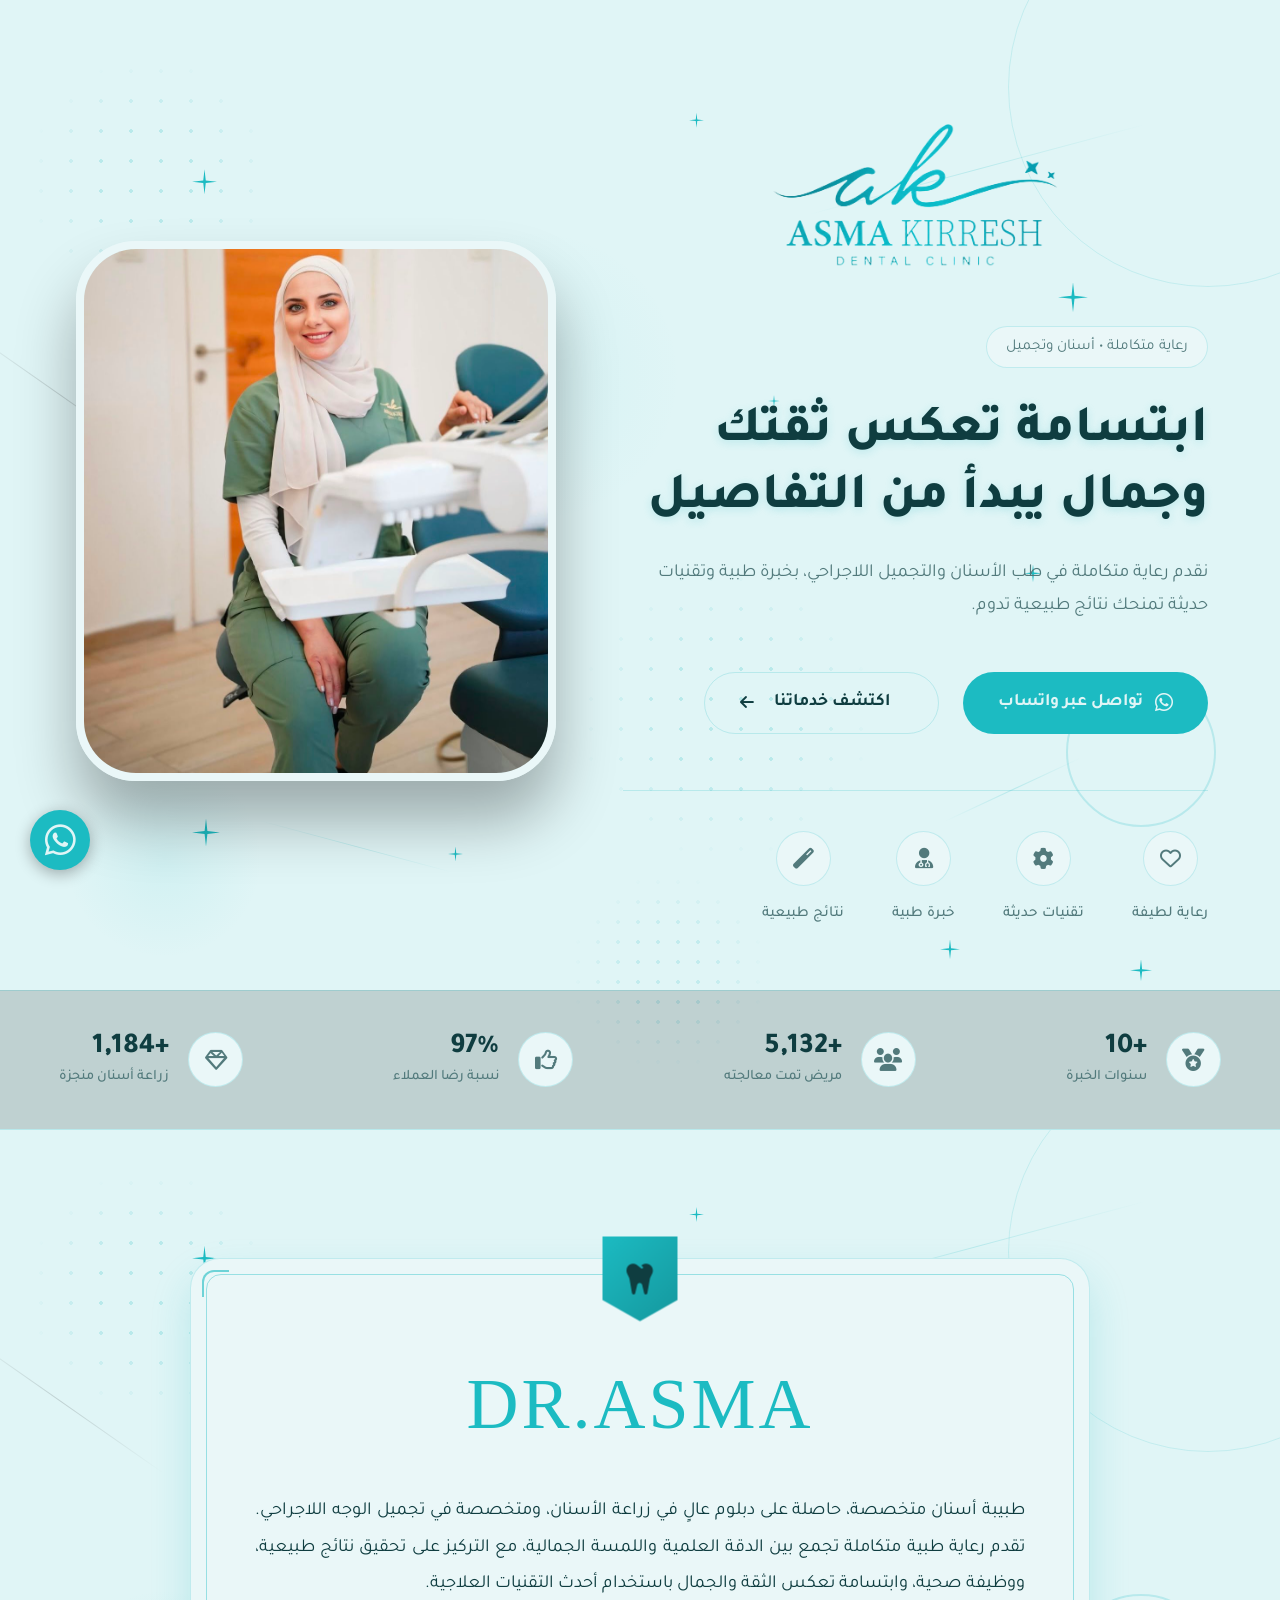
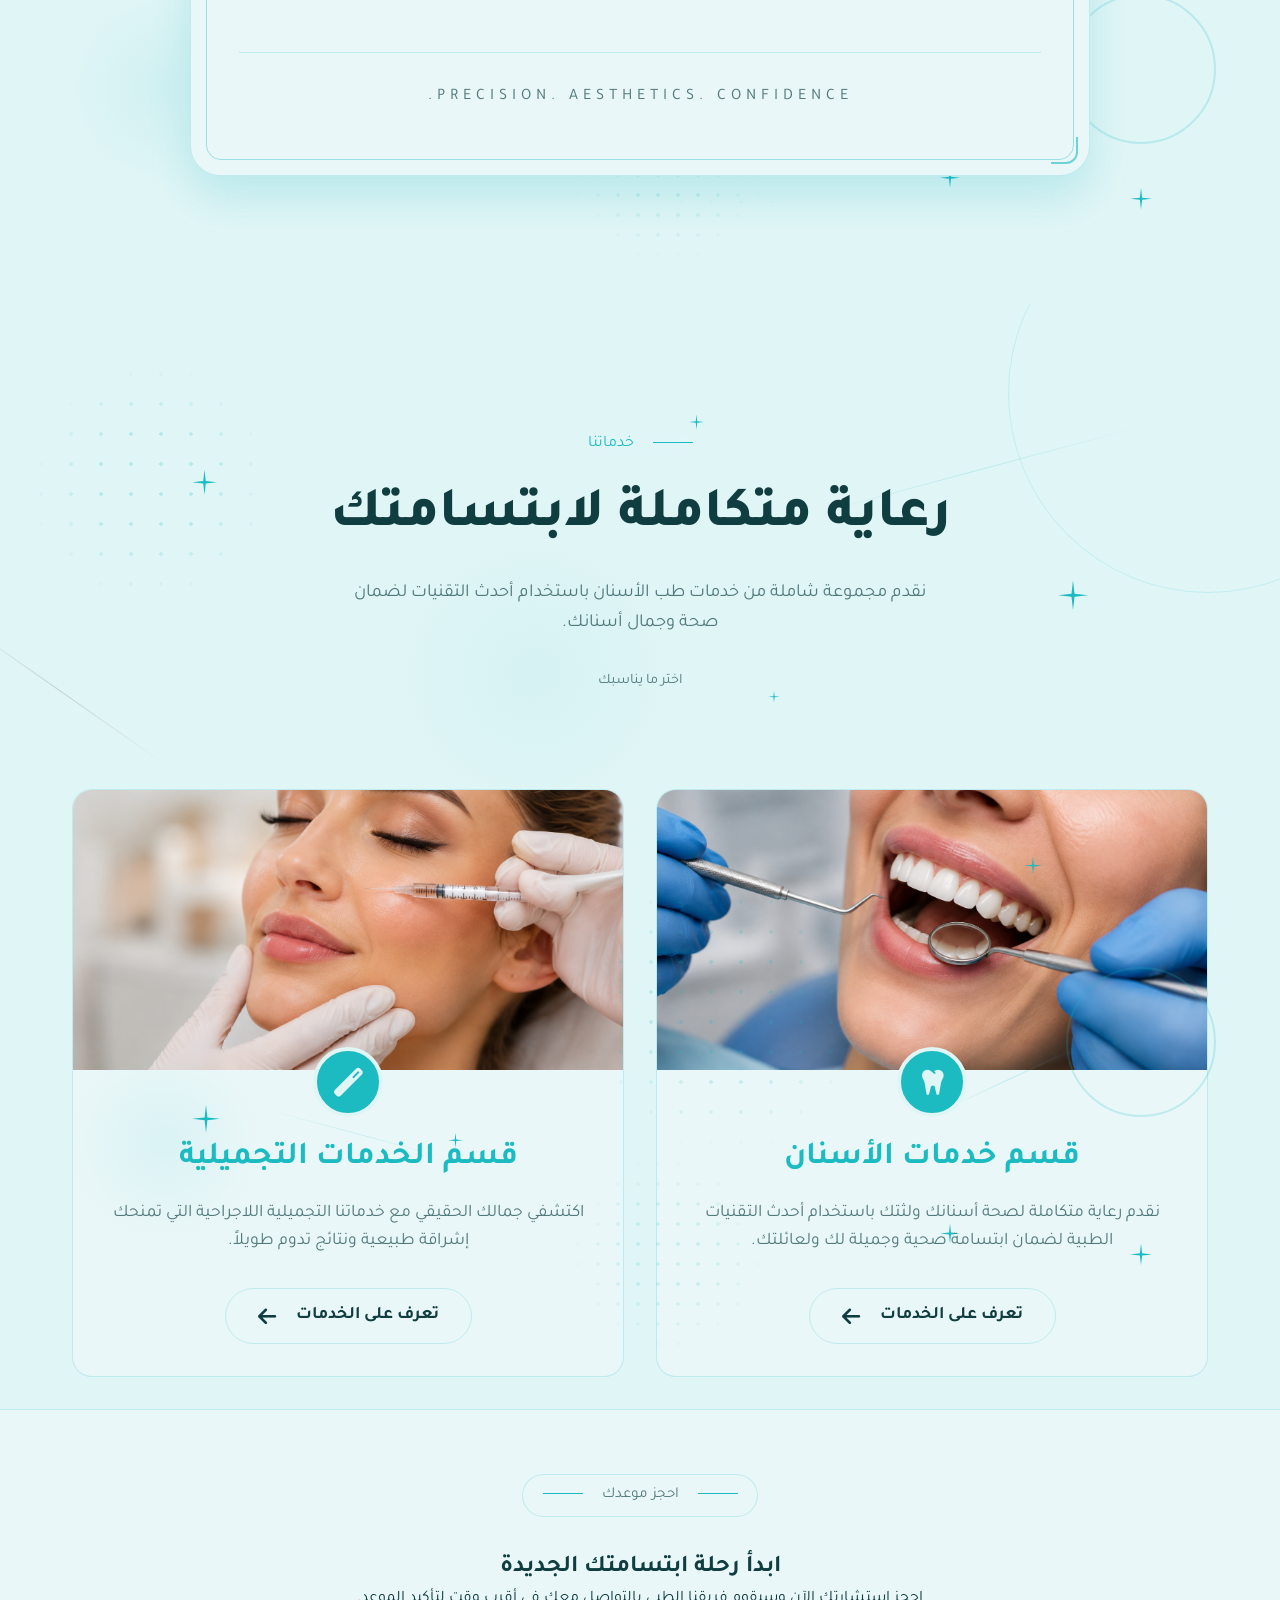
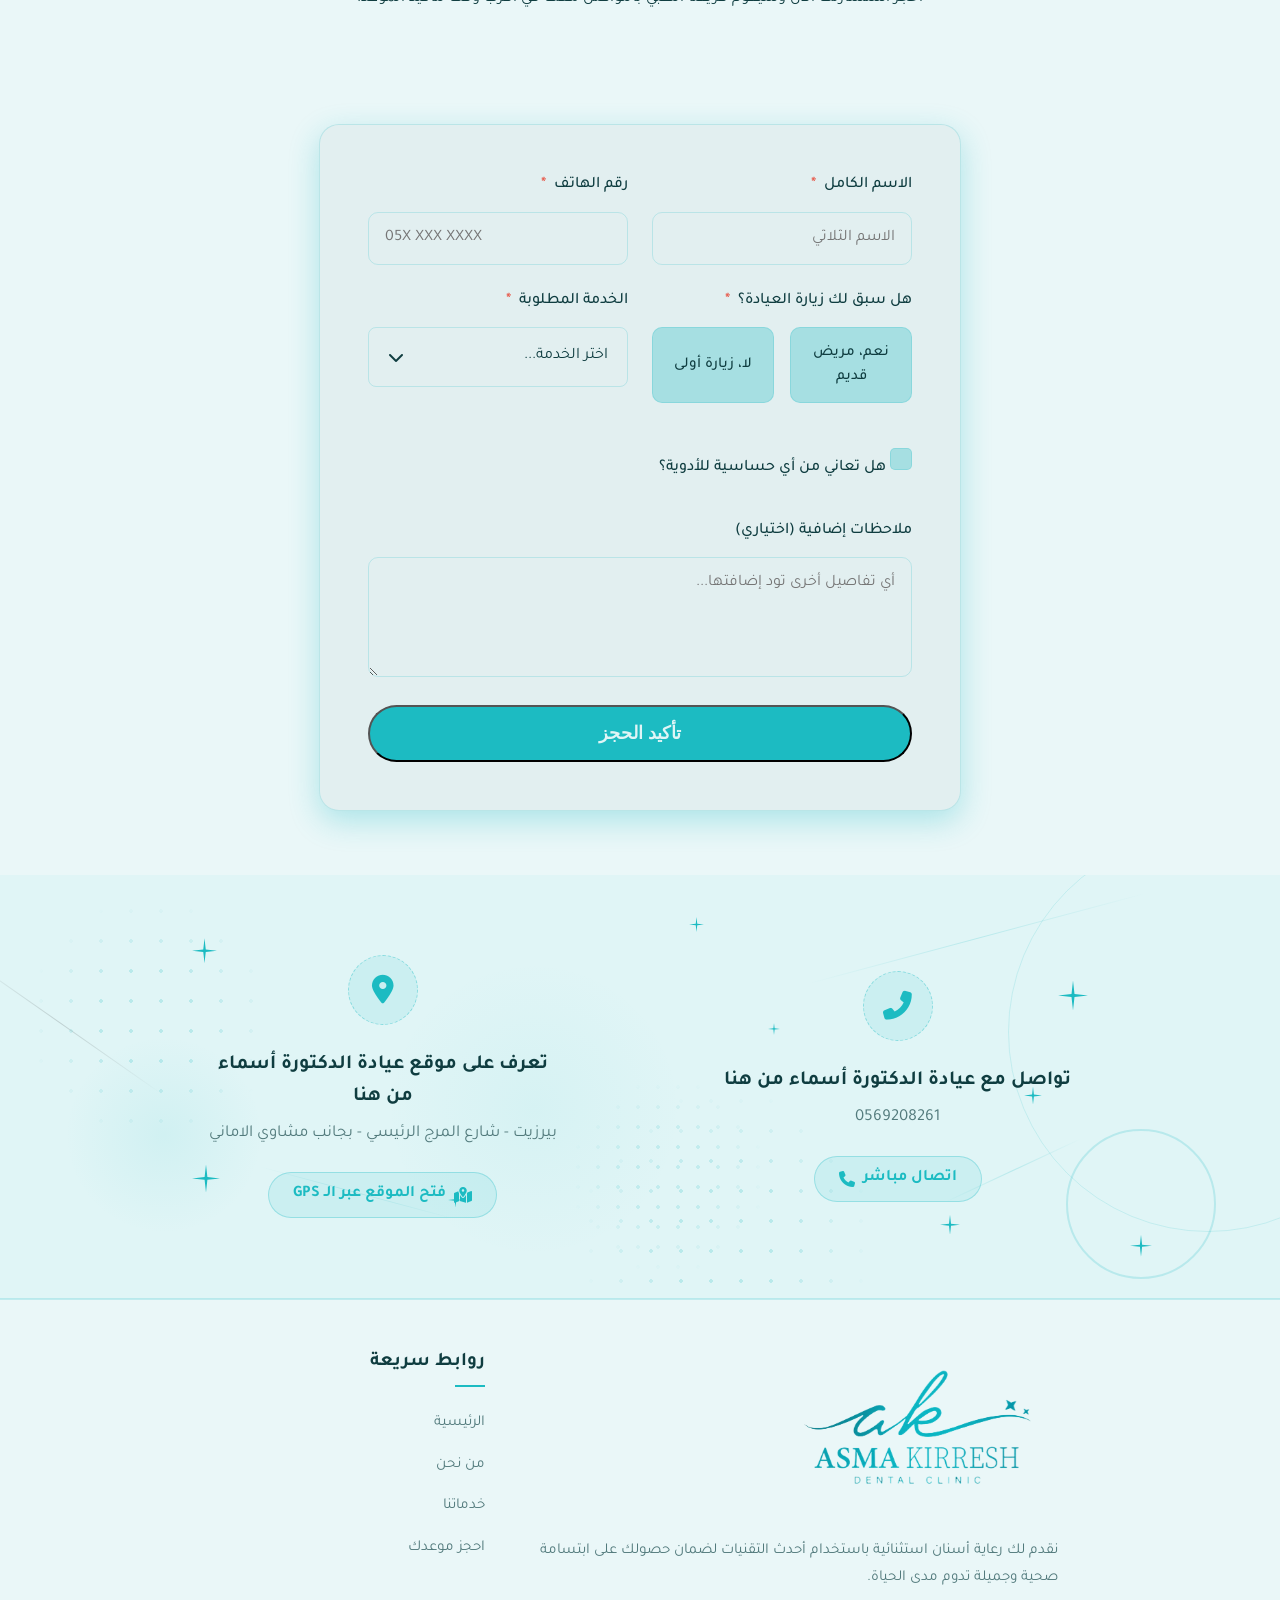
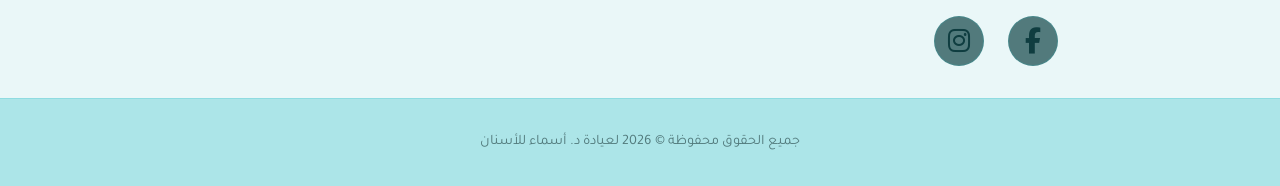
==== commit 9ea6aa31: "Update index.html" ====
--- a/index.html
+++ b/index.html
@@ -365,7 +365,7 @@
                 <div class="pre-footer-content-wrap">
                 <div class="contact-box">
                     <div class="icon-wrap"><i class="fas fa-phone-alt"></i></div>
-                    <h4>تواصل مع عيادة دكتورة أسماء من هنا</h4>
+                    <h4>تواصل مع عيادة الدكتورة أسماء من هنا</h4>
                     <p class="contact-address">0569208261</p>
                     <a href="tel:+972569208261" dir="ltr" class="action-button call-btn">
                         <i class="fas fa-phone"></i> اتصال مباشر
@@ -374,7 +374,7 @@
                 <div class="divider"></div>
                 <div class="contact-box">
                     <div class="icon-wrap"><i class="fas fa-map-marker-alt"></i></div>
-                    <h4>تعرف على موقع عيادة دكتورة أسماء من هنا</h4>
+                    <h4>تعرف على موقع عيادة الدكتورة أسماء من هنا</h4>
                     <p class="contact-address">بيرزيت - شارع المرج الرئيسي - بجانب مشاوي الاماني</p>
                     <a href="https://www.google.com/maps?q=31.959022521972656,35.18757629394531&z=17&hl=en" target="_blank" class="action-button gps-btn">
                         <i class="fas fa-map-marked-alt"></i> فتح الموقع عبر الـ GPS
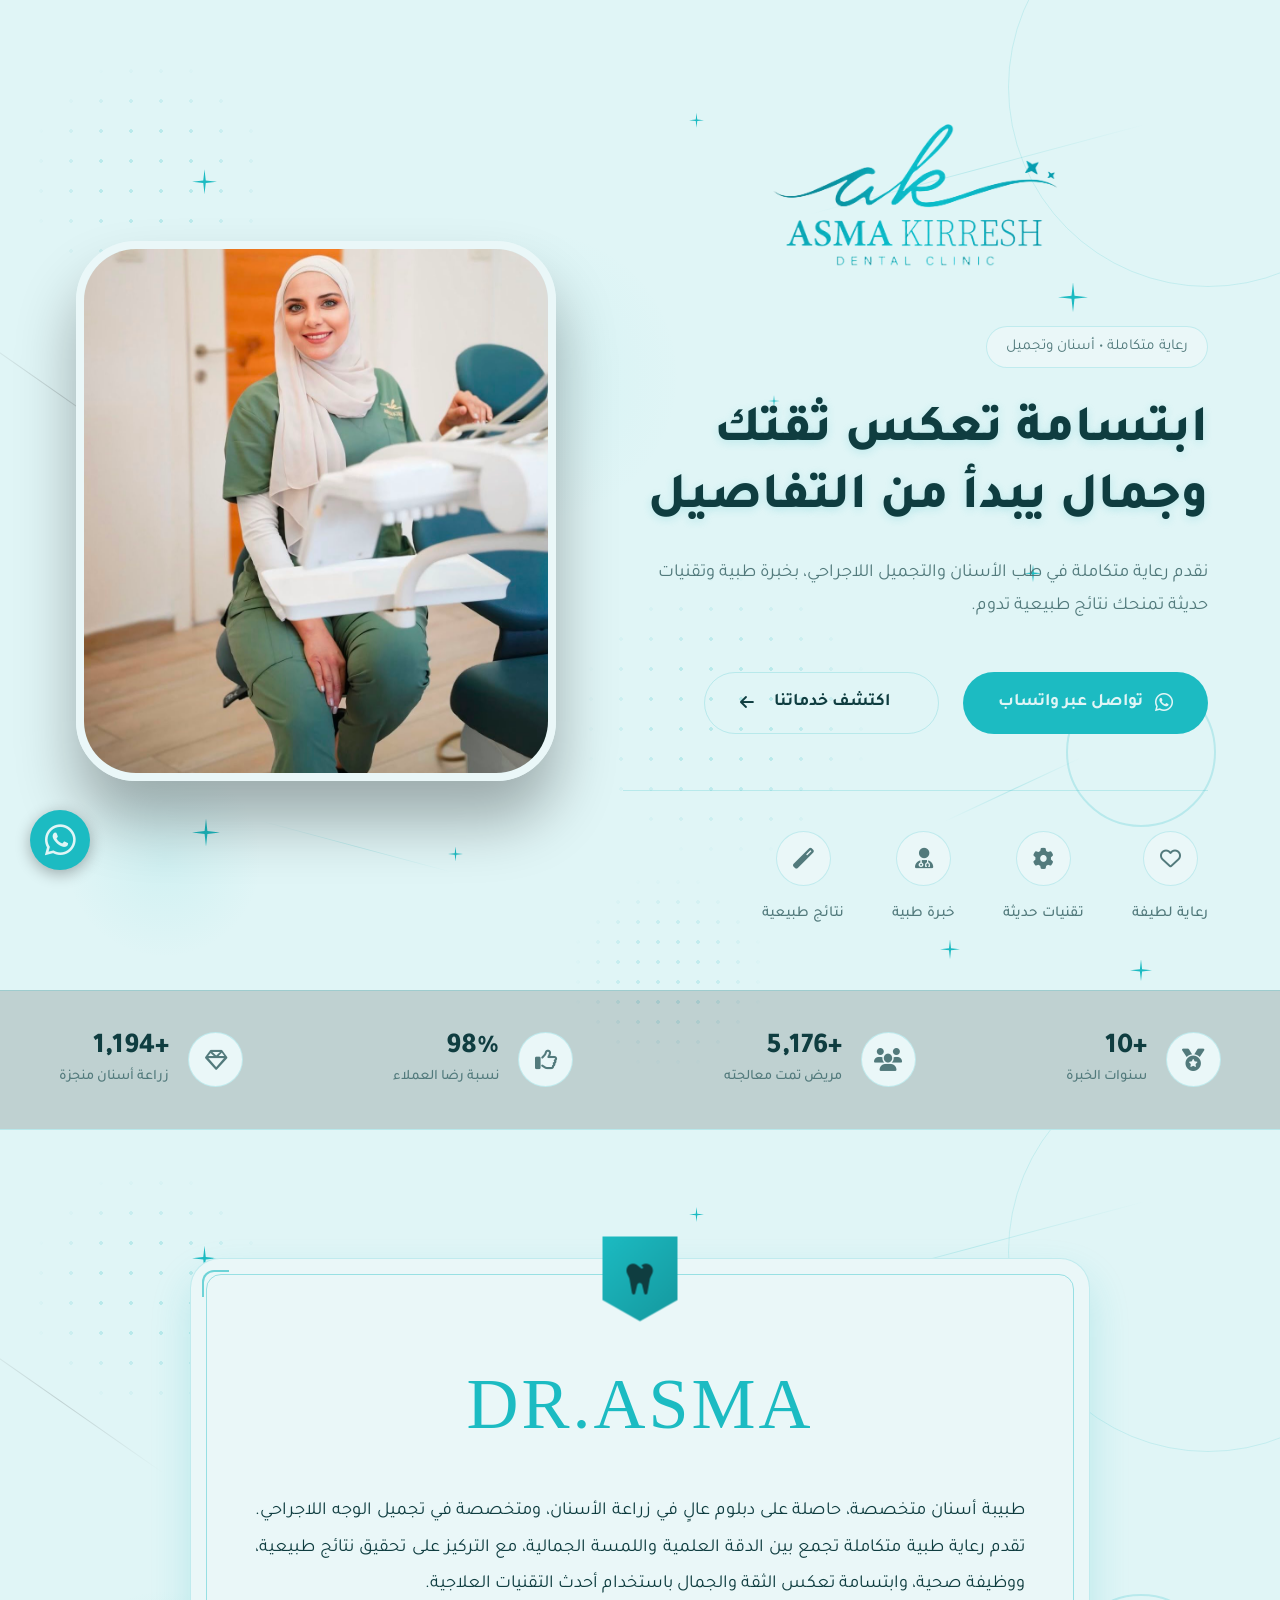
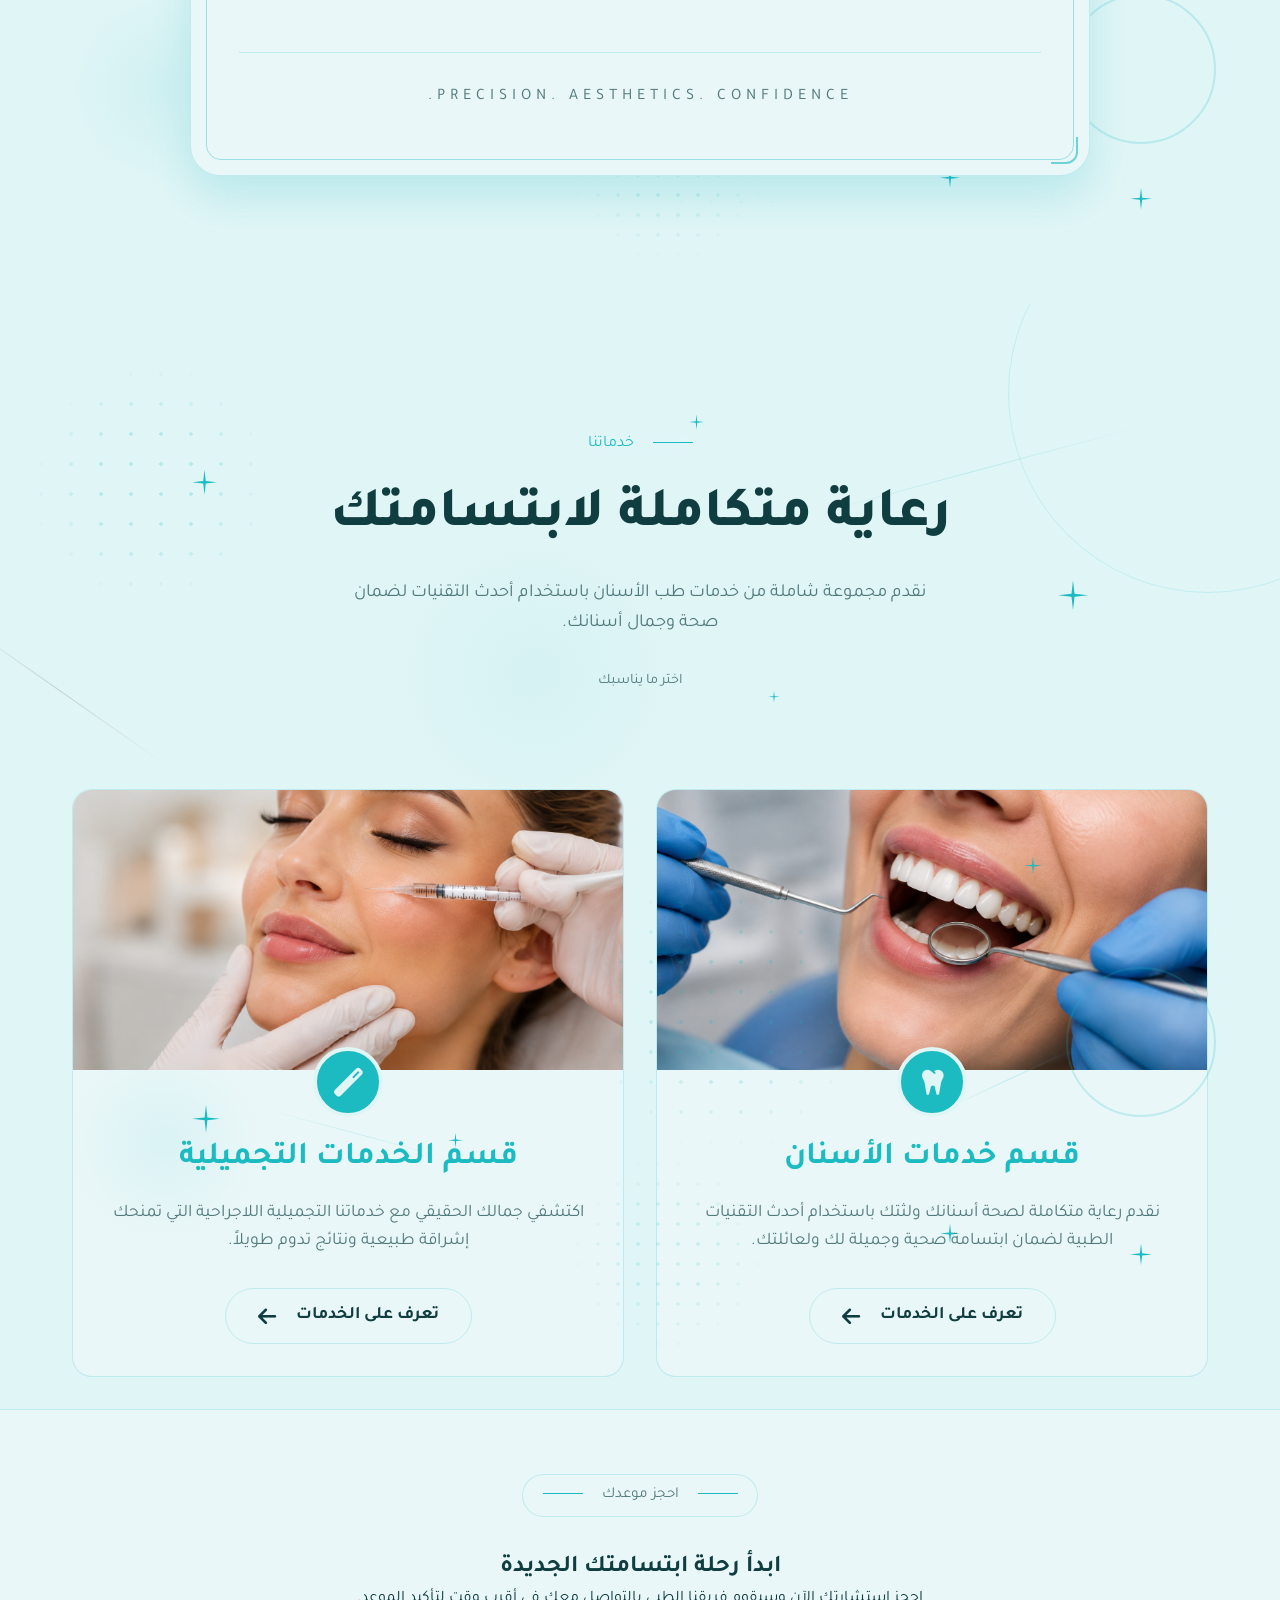
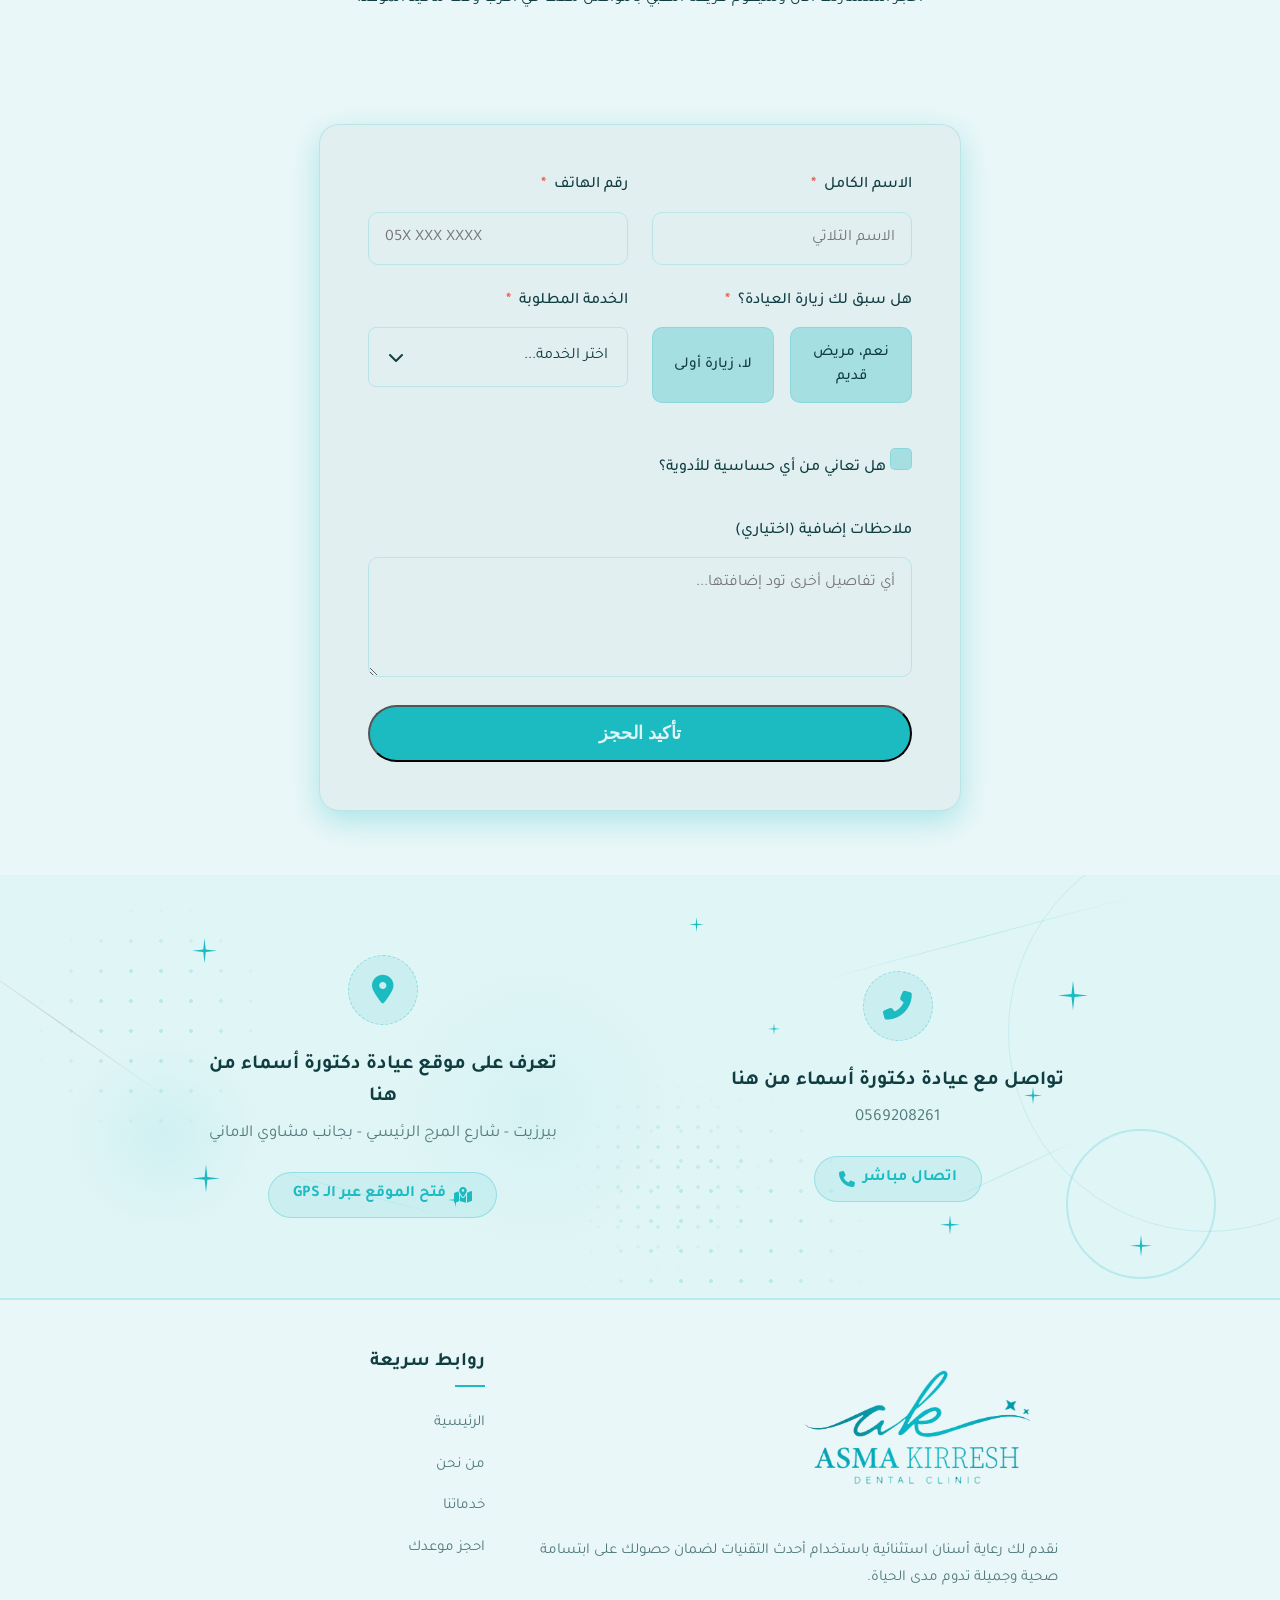
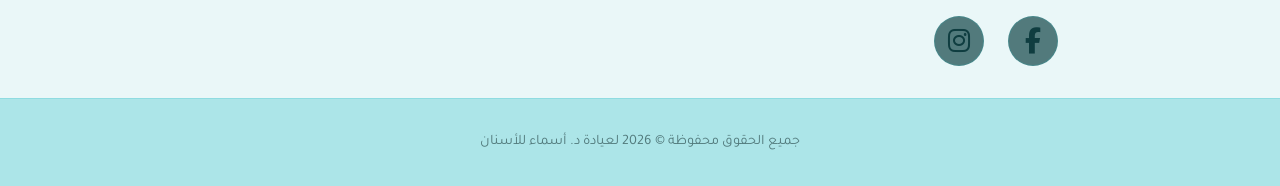
==== commit dcadc531: "Update index.html" ====
--- a/index.html
+++ b/index.html
@@ -35,7 +35,7 @@
 
         <div class="container">
             <div class="hero-content">
-                <img src="./media/logo.png" alt="عيادة د. أسماء" style="width: 350px; height: auto; max-height: 280px; object-fit: contain; mix-blend-mode: multiply; margin: 0 auto 1.5rem auto; display: block;">
+                <img src="./media/logo.png" alt="عيادة د. أسماء" style="width: 100%; max-width: 350px; height: auto; max-height: 280px; object-fit: contain; mix-blend-mode: multiply; margin: 0 auto 1.5rem auto; display: block;">
                 <div class="badge">رعاية متكاملة • أسنان وتجميل</div>
                 <h1 class="main-title">ابتسامة تعكس ثقتك<br>وجمال يبدأ من التفاصيل</h1>
                 <p class="description">
@@ -365,7 +365,7 @@
                 <div class="pre-footer-content-wrap">
                 <div class="contact-box">
                     <div class="icon-wrap"><i class="fas fa-phone-alt"></i></div>
-                    <h4>تواصل مع عيادة الدكتورة أسماء من هنا</h4>
+                    <h4>تواصل مع عيادة دكتورة أسماء من هنا</h4>
                     <p class="contact-address">0569208261</p>
                     <a href="tel:+972569208261" dir="ltr" class="action-button call-btn">
                         <i class="fas fa-phone"></i> اتصال مباشر
@@ -374,7 +374,7 @@
                 <div class="divider"></div>
                 <div class="contact-box">
                     <div class="icon-wrap"><i class="fas fa-map-marker-alt"></i></div>
-                    <h4>تعرف على موقع عيادة الدكتورة أسماء من هنا</h4>
+                    <h4>تعرف على موقع عيادة دكتورة أسماء من هنا</h4>
                     <p class="contact-address">بيرزيت - شارع المرج الرئيسي - بجانب مشاوي الاماني</p>
                     <a href="https://www.google.com/maps?q=31.959022521972656,35.18757629394531&z=17&hl=en" target="_blank" class="action-button gps-btn">
                         <i class="fas fa-map-marked-alt"></i> فتح الموقع عبر الـ GPS
